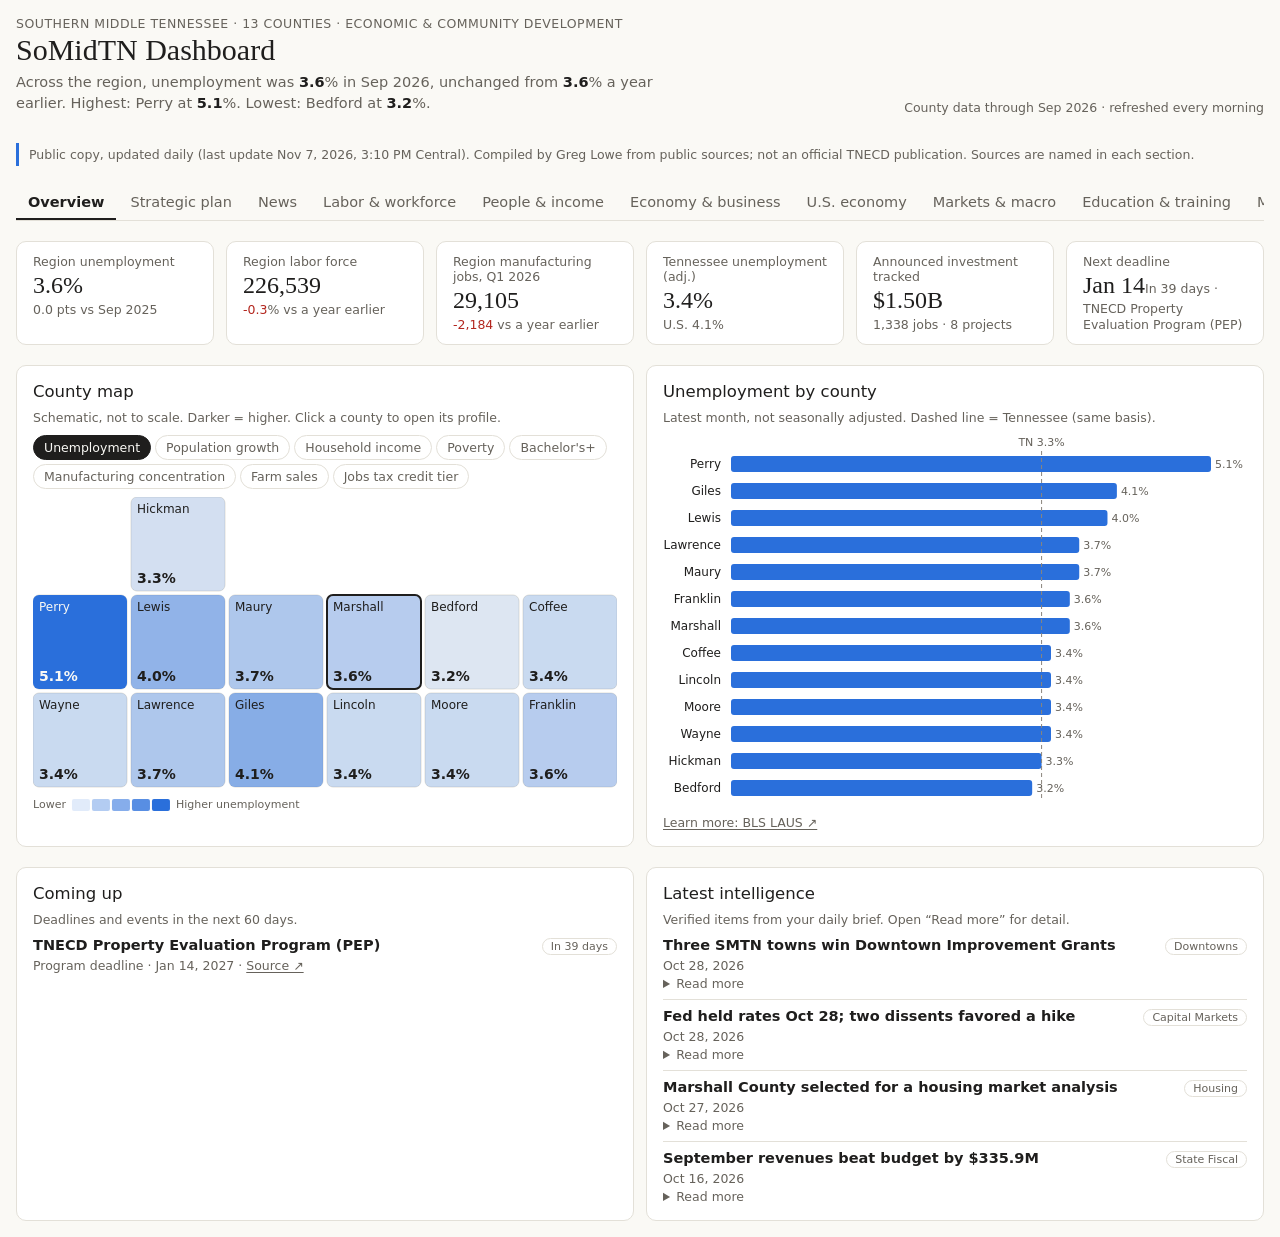
==== index.html @ 9c445b28 "Daily data update 2026-11-07 15:10 Central Co-Authored-By: Claude Opus 5.5 <noreply@anthropic.com> C" ====
<!doctype html>
<html lang="en">
<head>
<meta charset="utf-8">
<meta name="viewport" content="width=device-width, initial-scale=1">
<title>SoMidTN Dashboard</title>
<meta name="description" content="Southern Middle Tennessee economic and community development dashboard for 13 counties: labor, people, economy, education, manufacturing, tourism, agriculture, housing, county profiles, projects and grants. Updated daily from public sources.">
<meta name="robots" content="noindex, nofollow">
<link rel="stylesheet" href="theme.css">
<link rel="stylesheet" href="style.css">
</head>
<body>
<div class="sm" id="top">
  <header class="sm-head">
    <div>
      <p class="sm-eyebrow">Southern Middle Tennessee · 13 counties · Economic &amp; community development</p>
      <h1 class="sm-title">SoMidTN Dashboard</h1>
      <p class="sm-take">Across the region, unemployment was <b data-draw="t_rate" data-source="labor_region" data-field="rate" data-row="0">—</b>% in <span data-draw="t_month" data-source="labor_region" data-field="month" data-row="0">—</span>, <span data-draw="t_dir" data-source="labor_region">—</span> from <b data-draw="t_rateya" data-source="labor_region" data-field="rate_ya" data-row="0">—</b>% a year earlier. Highest: <span data-draw="t_hic" data-source="labor_region" data-field="high_county" data-row="0">—</span> at <b data-draw="t_hi" data-source="labor_region" data-field="high_rate" data-row="0">—</b>%. Lowest: <span data-draw="t_loc" data-source="labor_region" data-field="low_county" data-row="0">—</span> at <b data-draw="t_lo" data-source="labor_region" data-field="low_rate" data-row="0">—</b>%.</p>
    </div>
    <div class="sm-sync">
      <button class="sm-btn sm-syncbtn" type="button" title="Pull the newest state and national numbers from FRED (county numbers refresh every morning)">Sync now</button>
      <span class="sm-fresh">County data through <span data-draw="fresh_month" data-source="labor_region" data-field="month" data-row="0">—</span> · refreshed every morning</span>
    </div>
  </header>

  <nav class="sm-tabs" role="tablist" aria-label="Dashboard sections">
    <button class="sm-tab" role="tab" type="button" data-tab="overview" aria-selected="true">Overview</button>
    <button class="sm-tab" role="tab" type="button" data-tab="strategy" aria-selected="false">Strategic plan</button>
    <button class="sm-tab" role="tab" type="button" data-tab="news" aria-selected="false">News</button>
    <button class="sm-tab" role="tab" type="button" data-tab="workforce" aria-selected="false">Labor &amp; workforce</button>
    <button class="sm-tab" role="tab" type="button" data-tab="people" aria-selected="false">People &amp; income</button>
    <button class="sm-tab" role="tab" type="button" data-tab="economy" aria-selected="false">Economy &amp; business</button>
    <button class="sm-tab" role="tab" type="button" data-tab="useconomy" aria-selected="false">U.S. economy</button>
    <button class="sm-tab" role="tab" type="button" data-tab="markets" aria-selected="false">Markets &amp; macro</button>
    <button class="sm-tab" role="tab" type="button" data-tab="education" aria-selected="false">Education &amp; training</button>
    <button class="sm-tab" role="tab" type="button" data-tab="manufacturing" aria-selected="false">Manufacturing</button>
    <button class="sm-tab" role="tab" type="button" data-tab="tourism" aria-selected="false">Tourism</button>
    <button class="sm-tab" role="tab" type="button" data-tab="agriculture" aria-selected="false">Agriculture</button>
    <button class="sm-tab" role="tab" type="button" data-tab="housing" aria-selected="false">Housing</button>
    <button class="sm-tab" role="tab" type="button" data-tab="counties" aria-selected="false">County profiles</button>
    <button class="sm-tab" role="tab" type="button" data-tab="projects" aria-selected="false">Projects &amp; grants</button>
    <button class="sm-tab" role="tab" type="button" data-tab="resources" aria-selected="false">Resources</button>
  </nav>

  <!-- ================= OVERVIEW ================= -->
  <section class="sm-page" id="overview" role="tabpanel">
    <div class="sm-kpis">
      <div class="sm-kpi" id="kpi-region-unemp">
        <span class="sm-kpi-label">Region unemployment</span>
        <span class="sm-kpi-value"><b data-draw="k_rate" data-source="labor_region" data-field="rate" data-row="0">—</b>%</span>
        <span class="sm-kpi-sub"><b data-draw="k_rate_chg" data-source="labor_region" data-field="rate_chg" data-row="0">—</b> pts vs <span data-draw="k_rate_ya" data-source="labor_region" data-field="month_ya" data-row="0">—</span></span>
      </div>
      <div class="sm-kpi" id="kpi-region-lf">
        <span class="sm-kpi-label">Region labor force</span>
        <span class="sm-kpi-value"><b data-draw="k_lf" data-source="labor_region" data-field="lf" data-row="0">—</b></span>
        <span class="sm-kpi-sub"><b data-draw="k_lf_chg" data-source="labor_region" data-field="lf_chg_pct" data-row="0">—</b>% vs a year earlier</span>
      </div>
      <div class="sm-kpi" id="kpi-region-mfg">
        <span class="sm-kpi-label">Region manufacturing jobs, <span data-draw="k_mfg_q" data-source="mfg_county" data-field="quarter" data-where="county=Region">—</span></span>
        <span class="sm-kpi-value"><b data-draw="k_mfg" data-source="mfg_county" data-field="mfg_jobs" data-where="county=Region">—</b></span>
        <span class="sm-kpi-sub"><b data-draw="k_mfg_chg" data-source="mfg_county" data-field="mfg_jobs_chg" data-where="county=Region">—</b> vs a year earlier</span>
      </div>
      <div class="sm-kpi" id="kpi-tn-unemp">
        <span class="sm-kpi-label">Tennessee unemployment (adj.)</span>
        <span class="sm-kpi-value"><b data-draw="k_tn" data-source="macro" data-field="tn_rate" data-row="0">—</b>%</span>
        <span class="sm-kpi-sub">U.S. <b data-draw="k_us" data-source="macro" data-field="us_rate" data-row="0">—</b>%</span>
      </div>
      <div class="sm-kpi" id="kpi-pipeline">
        <span class="sm-kpi-label">Announced investment tracked</span>
        <span class="sm-kpi-value">$<b data-draw="k_inv" data-source="pipeline" data-field="invest_b" data-where="category=All">—</b>B</span>
        <span class="sm-kpi-sub"><b data-draw="k_jobs" data-source="pipeline" data-field="jobs" data-where="category=All">—</b> jobs · <b data-draw="k_projects" data-source="pipeline" data-field="projects" data-where="category=All">—</b> projects</span>
      </div>
      <div class="sm-kpi" id="kpi-next">
        <span class="sm-kpi-label">Next deadline</span>
        <div data-draw="k_next" data-source="deadlines">—</div>
      </div>
    </div>

    <div class="sm-grid wide">
      <div class="sm-card" id="card-map">
        <h3>County map</h3>
        <p class="sm-note">Schematic, not to scale. Darker = higher. Click a county to open its profile.</p>
        <div class="sm-seg" role="group" aria-label="Map metric">
          <button type="button" data-map="rate" aria-pressed="true">Unemployment</button>
          <button type="button" data-map="pop" aria-pressed="false">Population growth</button>
          <button type="button" data-map="mhi" aria-pressed="false">Household income</button>
          <button type="button" data-map="pov" aria-pressed="false">Poverty</button>
          <button type="button" data-map="bach" aria-pressed="false">Bachelor's+</button>
          <button type="button" data-map="mfg" aria-pressed="false">Manufacturing concentration</button>
          <button type="button" data-map="farm" aria-pressed="false">Farm sales</button>
          <button type="button" data-map="tier" aria-pressed="false">Jobs tax credit tier</button>
        </div>
        <div class="sm-map" data-mapview="rate" data-draw="map_rate" data-source="labor_latest"></div>
        <div class="sm-map" data-mapview="pop" data-draw="map_pop" data-source="pop_county" hidden></div>
        <div class="sm-map" data-mapview="mhi" data-draw="map_mhi" data-source="income_county" hidden></div>
        <div class="sm-map" data-mapview="pov" data-draw="map_pov" data-source="income_county" hidden></div>
        <div class="sm-map" data-mapview="bach" data-draw="map_bach" data-source="edu_county" hidden></div>
        <div class="sm-map" data-mapview="mfg" data-draw="map_mfg" data-source="mfg_county" hidden></div>
        <div class="sm-map" data-mapview="farm" data-draw="map_farm" data-source="ag_county" hidden></div>
        <div class="sm-map" data-mapview="tier" data-draw="map_tier" data-source="counties" hidden></div>
      </div>
      <div class="sm-card" id="card-county-unemp">
        <h3>Unemployment by county</h3>
        <p class="sm-note">Latest month, not seasonally adjusted. Dashed line = Tennessee (same basis).</p>
        <div class="sm-chart" data-draw="ov_urn_bars" data-source="labor_latest"></div>
        <div class="sm-more"><a href="https://www.bls.gov/lau/" target="_blank" rel="noopener">Learn more: BLS LAUS ↗</a></div>
      </div>
    </div>

    <div class="sm-grid wide">
      <div class="sm-card" id="card-coming-up">
        <h3>Coming up</h3>
        <p class="sm-note">Deadlines and events in the next 60 days.</p>
        <ul class="sm-list" data-draw="ov_deadlines" data-source="deadlines"></ul>
      </div>
      <div class="sm-card" id="card-intel">
        <h3>Latest intelligence</h3>
        <p class="sm-note">Verified items from your daily brief. Open “Read more” for detail.</p>
        <ul class="sm-list" data-draw="ov_intel" data-source="intel"></ul>
      </div>
    </div>
  </section>

  <!-- ================= STRATEGIC PLAN ================= -->
  <section class="sm-page" id="strategy" role="tabpanel" hidden>
    <p class="sm-note">A strategy for keeping and growing the region's existing employers (business retention and expansion) and recruiting new ones across the 13 counties. Every finding below is calculated from the data on this dashboard and updates on its own when that data refreshes. The focus areas and action steps are suggestions for review, not adopted policy.</p>
    <p class="sm-note" data-draw="sp_asof" data-source="sp_facts"></p>
    <div class="sm-kpis" data-draw="sp_kpis" data-source="sp_facts"></div>
    <div class="sm-grid">
      <div class="sm-card" id="card-sp-swot">
        <h3>Where the region stands</h3>
        <p class="sm-note">Strengths, weaknesses, opportunities and threats, each tied to a number and its source.</p>
        <div data-draw="sp_swot" data-source="sp_facts sp_counties sp_clusters programs markets_tape"></div>
      </div>
    </div>
    <div class="sm-grid">
      <div class="sm-card" id="card-sp-plan">
        <h3>Action plan</h3>
        <p class="sm-note">Plan start: Monday, Nov 9, 2026. Target dates are fixed from that day. Steps are suggestions and appear only when the data calls for them; the counties and programs named in each step update with the data.</p>
        <ul class="sm-list" data-draw="sp_plan" data-source="sp_facts sp_counties sp_clusters programs warn"></ul>
      </div>
    </div>
    <div class="sm-grid">
      <div class="sm-card" id="card-sp-matrix">
        <h3>County focus</h3>
        <p class="sm-note">How the focus is chosen. <b>Retain &amp; expand</b>: a WARN notice in the last 24 months, factory jobs down 5% or more from a year earlier, or manufacturing at 3 or more times the national share with jobs falling. <b>Build on wins</b>: announced projects in the last 24 months with 100 or more stated jobs. <b>Market the workforce</b>: unemployment at or above Tennessee's. <b>Prepare sites &amp; product</b>: none of these. Click a row to open that county's profile.</p>
        <div class="sm-tablebox" data-draw="sp_matrix" data-source="sp_counties"></div>
      </div>
    </div>
    <div class="sm-grid">
      <div class="sm-card" id="card-sp-bre">
        <h3>Retention and expansion watch list</h3>
        <p class="sm-note">Counties flagged <b>Retain &amp; expand</b>, with their largest manufacturing subsectors, the place to start employer visits. BLS withholds some county figures for privacy.</p>
        <div class="sm-tablebox" data-draw="sp_bre" data-source="sp_counties sp_employers"></div>
      </div>
    </div>
    <div class="sm-grid">
      <div class="sm-card" id="card-sp-employers">
        <h3>Major employers</h3>
        <p class="sm-note">From Greg's employer Sheet (notebook research), checked on the web one county a day on the 1st to 13th of each month. A company appears only when it has a web source; employee counts are as stated by that source. Statuses show whether and when each one was web-checked.</p>
        <div data-draw="sp_employers_tbl" data-source="sp_employers"></div>
      </div>
    </div>
    <div class="sm-grid wide">
      <div class="sm-card" id="card-sp-clusters">
        <h3>Recruitment targets: clusters the region already has</h3>
        <p class="sm-note">Manufacturing subsectors ranked by jobs across the 13 counties (BLS QCEW, disclosed figures only, so totals are lower bounds). Suppliers to these clusters are natural recruitment targets.</p>
        <div class="sm-tablebox" data-draw="sp_clusters_tbl" data-source="sp_clusters"></div>
        <h3>Recent wins to build on</h3>
        <ul class="sm-list" data-draw="sp_wins" data-source="projects sp_facts"></ul>
      </div>
      <div class="sm-card" id="card-sp-measures">
        <h3>Measures to track</h3>
        <p class="sm-note">Current values update with each data refresh.</p>
        <div class="sm-tablebox" data-draw="sp_measures" data-source="sp_facts sp_counties"></div>
        <h3>Funding and programs to use</h3>
        <ul class="sm-list" data-draw="sp_funding" data-source="programs"></ul>
      </div>
    </div>
    <div class="sm-grid">
      <div class="sm-card" id="card-sp-notebooks">
        <h3>Your Gemini Notebooks</h3>
        <p class="sm-note">Research notebooks behind this plan. They open only for you or people you have shared each notebook with. Notebook answers are AI summaries, so facts used on this dashboard cite the original sources.</p>
        <ul class="sm-list" data-draw="sp_notebooks" data-source="notebooks counties"></ul>
        <div class="sm-more" data-draw="sp_nb_counties" data-source="counties"></div>
      </div>
    </div>
    <div class="sm-more"><a href="https://tnecd.com/wp-content/uploads/2025/06/EHV_Tax_Tier_Map_FY2025-2026_V5.pdf" target="_blank" rel="noopener">TNECD tax credit tier map ↗</a><a href="https://www.bls.gov/cew/" target="_blank" rel="noopener">BLS QCEW ↗</a><a href="https://www.tn.gov/workforce/employers/staffing-redirect/layoffs---unemployment/warn-notices/q-and-a.html" target="_blank" rel="noopener">TDLWD WARN &amp; Rapid Response Q&amp;A ↗</a></div>
  </section>

  <!-- ================= NEWS ================= -->
  <section class="sm-page" id="news" role="tabpanel" hidden>
    <h2 class="sm-h2">Stories of interest</h2>
    <p class="sm-note">Verified stories, each with its source, picked for Southern Middle Tennessee economic development and your interests. A Claude scheduled task adds new ones every day. Newest first.</p>
    <div class="sm-seg" id="nw-filter" role="group" aria-label="Filter stories by category">
      <button type="button" data-cat="All" aria-pressed="true">All</button>
      <button type="button" data-cat="ECD &amp; Workforce" aria-pressed="false">ECD &amp; Workforce</button>
      <button type="button" data-cat="Industry &amp; Infrastructure" aria-pressed="false">Industry &amp; Infrastructure</button>
      <button type="button" data-cat="Economy &amp; Markets" aria-pressed="false">Economy &amp; Markets</button>
      <button type="button" data-cat="AI &amp; Agent Tech" aria-pressed="false">AI &amp; Agent Tech</button>
      <button type="button" data-cat="Health &amp; Longevity" aria-pressed="false">Health &amp; Longevity</button>
      <button type="button" data-cat="Non-Obvious Trends" aria-pressed="false">Non-Obvious Trends</button>
    </div>
    <ul class="sm-news" data-draw="nw_stories" data-source="stories"></ul>
    <h2 class="sm-h2">From your AI Frontier Radar sheet</h2>
    <p class="sm-note">Copied every day from the &ldquo;AI Frontier Radar&rdquo; tab of your Daily Brief Google Sheet and shown as written. These entries are not re-verified by Claude; check the link before citing one. <a href="https://docs.google.com/spreadsheets/d/1HSRRdZKimUHMlo3SUYB4FmWnyyxDk7aiKHU2eWq0wLo/edit" target="_blank" rel="noopener">Open the sheet &#8599;</a></p>
    <ul class="sm-news" data-draw="nw_radar" data-source="radar_feed"></ul>
  </section>

  <!-- ================= LABOR & WORKFORCE ================= -->
  <section class="sm-page" id="workforce" role="tabpanel" hidden>
    <div class="sm-kpis">
      <div class="sm-kpi">
        <span class="sm-kpi-label">Tennessee nonfarm jobs</span>
        <span class="sm-kpi-value"><b data-draw="w_nf" data-source="macro" data-field="nonfarm_k" data-row="0">—</b>K</span>
        <span class="sm-kpi-sub"><b data-draw="w_nf_chg" data-source="macro" data-field="nonfarm_chg_k" data-row="0">—</b>K over the year</span>
      </div>
      <div class="sm-kpi">
        <span class="sm-kpi-label">TN initial jobless claims, week of <span data-draw="w_cl_wk" data-source="macro" data-field="claims_week" data-row="0">—</span></span>
        <span class="sm-kpi-value"><b data-draw="w_cl" data-source="macro" data-field="claims" data-row="0">—</b></span>
        <span class="sm-kpi-sub">Prior week <b data-draw="w_cl_prev" data-source="macro" data-field="claims_prev" data-row="0">—</b></span>
      </div>
      <div class="sm-kpi">
        <span class="sm-kpi-label">Tennessee unemployment (adj.)</span>
        <span class="sm-kpi-value"><b data-draw="w_tn" data-source="macro" data-field="tn_rate" data-row="0">—</b>%</span>
        <span class="sm-kpi-sub">U.S. <b data-draw="w_us" data-source="macro" data-field="us_rate" data-row="0">—</b>%</span>
      </div>
      <div class="sm-kpi">
        <span class="sm-kpi-label">Region labor force</span>
        <span class="sm-kpi-value"><b data-draw="w_lf" data-source="labor_region" data-field="lf" data-row="0">—</b></span>
        <span class="sm-kpi-sub"><b data-draw="w_lf_chg" data-source="labor_region" data-field="lf_chg" data-row="0">—</b> people vs a year earlier</span>
      </div>
    </div>
    <div class="sm-card" id="card-multiples">
      <h3>Unemployment by county, last two years</h3>
      <p class="sm-note">Same scale on every chart. Dashed line = Tennessee. Not seasonally adjusted. October 2025 is blank because BLS did not collect it during the federal shutdown.</p>
      <div class="sm-mult" data-draw="w_mult" data-source="urn_trend"></div>
    </div>
    <div class="sm-grid wide">
      <div class="sm-card" id="card-region-trend">
        <h3>Region vs. Tennessee</h3>
        <p class="sm-note">Region rate weights each county by its labor force.</p>
        <div class="sm-chart" data-draw="w_region_line" data-source="urn_trend"></div>
      </div>
      <div class="sm-card" id="card-labor-table">
        <h3>Labor force detail</h3>
        <p class="sm-note">Click a column to sort.</p>
        <div class="sm-tablebox">
          <table class="sm-table" data-source="labor_latest" data-row-key="county" data-sort-table="labor">
            <thead><tr>
              <th data-field="county"><button class="sm-sort" type="button" data-sort="county">County</button></th>
              <th data-field="rate"><button class="sm-sort" type="button" data-sort="rate">Rate %</button></th>
              <th data-field="rate_ya"><button class="sm-sort" type="button" data-sort="rate_ya">Year ago %</button></th>
              <th data-field="rate_chg"><button class="sm-sort" type="button" data-sort="rate_chg">Change pts</button></th>
              <th data-field="lf"><button class="sm-sort" type="button" data-sort="lf">Labor force</button></th>
              <th data-field="lf_chg_pct"><button class="sm-sort" type="button" data-sort="lf_chg_pct">LF change %</button></th>
            </tr></thead>
            <tbody data-draw="w_table"></tbody>
          </table>
        </div>
      </div>
    </div>
    <div class="sm-card" id="card-warn">
      <h3>Layoff watch: WARN notices in the region</h3>
      <p class="sm-note">Verified WARN layoff and closure notices in the 13 counties, last 24 months: <b data-draw="w_warn_total" data-source="warn_total" data-field="workers" data-row="0">—</b> workers in <b data-draw="w_warn_n" data-source="warn_total" data-field="notices" data-row="0">—</b> notices. Newest first.</p>
      <ul class="sm-list" data-draw="w_warn" data-source="warn"></ul>
      <div class="sm-more"><a href="https://www.tn.gov/workforce/general-resources/major-publications0/major-publications-redirect/reports.html" target="_blank" rel="noopener">Learn more: TN WARN reports ↗</a></div>
    </div>
    <div class="sm-card" id="card-wf-signals">
      <h3>Workforce signals by county</h3>
      <p class="sm-note">From your county profiles. Items marked “Unverified” have not been re-checked against a source.</p>
      <ul class="sm-list" data-draw="w_signals" data-source="counties"></ul>
      <div class="sm-more"><a href="https://www.jobs4tn.gov/" target="_blank" rel="noopener">Jobs4TN ↗</a><a href="https://www.tn.gov/workforce.html" target="_blank" rel="noopener">TN Labor &amp; Workforce ↗</a></div>
    </div>
  </section>

  <!-- ================= PEOPLE & INCOME ================= -->
  <section class="sm-page" id="people" role="tabpanel" hidden>
    <div class="sm-kpis">
      <div class="sm-kpi">
        <span class="sm-kpi-label">Region population, <span data-draw="p_year" data-source="pop_region" data-field="year" data-row="0">—</span></span>
        <span class="sm-kpi-value"><b data-draw="p_pop" data-source="pop_region" data-field="pop" data-row="0">—</b></span>
        <span class="sm-kpi-sub"><b data-draw="p_pop_add" data-source="pop_region" data-field="chg_since_base" data-row="0">—</b> people since <span data-draw="p_base" data-source="pop_region" data-field="base_year" data-row="0">—</span></span>
      </div>
      <div class="sm-kpi">
        <span class="sm-kpi-label">Tennessee median household income</span>
        <span class="sm-kpi-value">$<b data-draw="p_tn_mhi" data-source="income_county" data-field="mhi" data-where="county=Tennessee">—</b></span>
        <span class="sm-kpi-sub">Census SAIPE, <span data-draw="p_tn_mhi_y" data-source="income_county" data-field="year" data-where="county=Tennessee">—</span></span>
      </div>
      <div class="sm-kpi">
        <span class="sm-kpi-label">Tennessee poverty rate</span>
        <span class="sm-kpi-value"><b data-draw="p_tn_pov" data-source="income_county" data-field="poverty" data-where="county=Tennessee">—</b>%</span>
        <span class="sm-kpi-sub">All ages</span>
      </div>
      <div class="sm-kpi">
        <span class="sm-kpi-label">Tennessee per-capita income</span>
        <span class="sm-kpi-value">$<b data-draw="p_tn_pcpi" data-source="income_county" data-field="pcpi" data-where="county=Tennessee">—</b></span>
        <span class="sm-kpi-sub">BEA, <span data-draw="p_tn_pcpi_y" data-source="income_county" data-field="year" data-where="county=Tennessee">—</span></span>
      </div>
    </div>
    <div class="sm-grid">
      <div class="sm-card" id="card-pop">
        <h3>Population by county</h3>
        <p class="sm-note">Census estimates, July 1 (live from FRED).</p>
        <div class="sm-chart" data-draw="p_pop_bars" data-source="pop_county"></div>
      </div>
      <div class="sm-card" id="card-pop-growth">
        <h3>Population growth</h3>
        <p class="sm-note">Percent change since <span data-draw="p_growth_base" data-source="pop_county" data-field="base_year" data-row="0">—</span>, Census estimates.</p>
        <div class="sm-chart" data-draw="p_growth_bars" data-source="pop_county"></div>
      </div>
      <div class="sm-card" id="card-pop-region">
        <h3>Region population by year</h3>
        <p class="sm-note">All 13 counties combined.</p>
        <div class="sm-chart" data-draw="p_region_cols" data-source="pop_region"></div>
      </div>
    </div>
    <div class="sm-grid">
      <div class="sm-card" id="card-mhi">
        <h3>Median household income</h3>
        <p class="sm-note">Census SAIPE. Dashed line = Tennessee.</p>
        <div class="sm-chart" data-draw="p_mhi_bars" data-source="income_county"></div>
      </div>
      <div class="sm-card" id="card-poverty">
        <h3>Poverty rate</h3>
        <p class="sm-note">All ages, Census SAIPE. Dashed line = Tennessee.</p>
        <div class="sm-chart" data-draw="p_pov_bars" data-source="income_county"></div>
      </div>
      <div class="sm-card" id="card-pcpi">
        <h3>Per-capita personal income</h3>
        <p class="sm-note">BEA. Dashed line = Tennessee, same year.</p>
        <div class="sm-chart" data-draw="p_pcpi_bars" data-source="income_county"></div>
      </div>
    </div>
    <h2 class="sm-h2" id="workforce-readiness">Workforce readiness</h2>
    <p class="sm-note">Census American Community Survey, <span data-draw="acs_period" data-source="acs_county" data-field="period" data-where="county=Tennessee">—</span> (five years of survey responses averaged). Dashed line = Tennessee.</p>
    <div class="sm-grid">
      <div class="sm-card" id="card-acs-lfpr">
        <h3>Labor force participation</h3>
        <p class="sm-note">Share of people 16 and older working or looking for work. Rates include people living in prisons and nursing homes, which can pull rural counties down.</p>
        <div class="sm-chart" data-draw="acs_lfpr" data-source="acs_county"></div>
      </div>
      <div class="sm-card" id="card-acs-age">
        <h3>Median age</h3>
        <p class="sm-note">Hover for the share of residents 65 and older.</p>
        <div class="sm-chart" data-draw="acs_age" data-source="acs_county"></div>
      </div>
      <div class="sm-card" id="card-acs-commute">
        <h3>Average commute</h3>
        <p class="sm-note">Minutes to work, one way. Hover for the share who work from home.</p>
        <div class="sm-chart" data-draw="acs_commute" data-source="acs_county"></div>
      </div>
      <div class="sm-card" id="card-acs-mfgw">
        <h3>Residents who work in manufacturing</h3>
        <p class="sm-note">Share of employed residents, wherever their job is.</p>
        <div class="sm-chart" data-draw="acs_mfgw" data-source="acs_county"></div>
      </div>
      <div class="sm-card" id="card-acs-bb">
        <h3>Households with broadband</h3>
        <p class="sm-note">Share of households with a broadband internet subscription.</p>
        <div class="sm-chart" data-draw="acs_bb" data-source="acs_county"></div>
      </div>
      <div class="sm-card" id="card-acs-vets">
        <h3>Veterans</h3>
        <p class="sm-note">Share of civilian adults who are veterans.</p>
        <div class="sm-chart" data-draw="acs_vets" data-source="acs_county"></div>
      </div>
      <div class="sm-card" id="card-acs-unins">
        <h3>No health insurance</h3>
        <p class="sm-note">Share of residents without health coverage.</p>
        <div class="sm-chart" data-draw="acs_unins" data-source="acs_county"></div>
      </div>
    </div>
    <div class="sm-more"><a href="https://www.census.gov/quickfacts/" target="_blank" rel="noopener">Learn more: Census QuickFacts ↗</a><a href="https://data.census.gov/" target="_blank" rel="noopener">data.census.gov ↗</a></div>
  </section>

  <!-- ================= ECONOMY & BUSINESS ================= -->
  <section class="sm-page" id="economy" role="tabpanel" hidden>
    <div class="sm-kpis">
      <div class="sm-kpi">
        <span class="sm-kpi-label">Region real GDP, <span data-draw="e_year" data-source="gdp_region" data-field="year" data-row="0">—</span></span>
        <span class="sm-kpi-value">$<b data-draw="e_gdp" data-source="gdp_region" data-field="gdp_b" data-row="0">—</b>B</span>
        <span class="sm-kpi-sub"><b data-draw="e_gdp_chg" data-source="gdp_region" data-field="chg_1yr_pct" data-row="0">—</b>% vs prior year (2017 dollars)</span>
      </div>
      <div class="sm-kpi">
        <span class="sm-kpi-label">10-year Treasury</span>
        <span class="sm-kpi-value"><b data-draw="e_10y" data-source="macro" data-field="ust10" data-row="0">—</b>%</span>
        <span class="sm-kpi-sub"><span data-draw="e_10y_d" data-source="macro" data-field="ust10_date" data-row="0">—</span></span>
      </div>
      <div class="sm-kpi">
        <span class="sm-kpi-label">30-year mortgage</span>
        <span class="sm-kpi-value"><b data-draw="e_mtg" data-source="macro" data-field="mortgage" data-row="0">—</b>%</span>
        <span class="sm-kpi-sub"><b data-draw="e_mtg_chg" data-source="macro" data-field="mortgage_chg" data-row="0">—</b> pts vs prior week</span>
      </div>
      <div class="sm-kpi">
        <span class="sm-kpi-label">Fed funds target (upper)</span>
        <span class="sm-kpi-value"><b data-draw="e_fed" data-source="macro" data-field="fed_upper" data-row="0">—</b>%</span>
        <span class="sm-kpi-sub">As of <span data-draw="e_fed_d" data-source="macro" data-field="fed_date" data-row="0">—</span></span>
      </div>
      <div class="sm-kpi">
        <span class="sm-kpi-label">Inflation (CPI, 12 months)</span>
        <span class="sm-kpi-value"><b data-draw="e_cpi" data-source="macro" data-field="cpi" data-row="0">—</b>%</span>
        <span class="sm-kpi-sub"><span data-draw="e_cpi_m" data-source="macro" data-field="cpi_month" data-row="0">—</span></span>
      </div>
    </div>
    <div class="sm-grid">
      <div class="sm-card" id="card-gdp">
        <h3>Real GDP by county</h3>
        <p class="sm-note">Billions of 2017 dollars, BEA.</p>
        <div class="sm-chart" data-draw="e_gdp_bars" data-source="gdp_county"></div>
      </div>
      <div class="sm-card" id="card-gdp-growth">
        <h3>Real GDP growth</h3>
        <p class="sm-note">Percent change since <span data-draw="e_growth_base" data-source="gdp_county" data-field="base_year" data-row="0">—</span>, inflation-adjusted.</p>
        <div class="sm-chart" data-draw="e_gdp_growth" data-source="gdp_county"></div>
      </div>
      <div class="sm-card" id="card-gdp-region">
        <h3>Region real GDP by year</h3>
        <p class="sm-note">Billions of 2017 dollars.</p>
        <div class="sm-chart" data-draw="e_gdp_cols" data-source="gdp_region"></div>
      </div>
      <div class="sm-card" id="card-biz">
        <h3>Private business establishments</h3>
        <p class="sm-note">BLS QCEW, latest quarter. Label shows change vs a year earlier.</p>
        <div class="sm-chart" data-draw="e_biz_bars" data-source="biz_county"></div>
      </div>
    </div>
    <h2 class="sm-h2" id="economy-mix">What each county's economy runs on</h2>
    <p class="sm-note">BEA GDP by industry, <span data-draw="e_mix_year" data-source="industry_mix" data-field="year" data-row="0">—</span>, current dollars. "Not disclosed" is the part BEA withholds to protect individual employers. Finance &amp; real estate includes the rental value of owner-occupied homes.</p>
    <div class="sm-card" id="card-econ-mix">
      <h3>Economy mix by county</h3>
      <p class="sm-note">Each bar is 100% of the county's GDP. Hover a segment for its dollar value.</p>
      <div class="sm-chart" data-draw="e_mix" data-source="industry_mix"></div>
    </div>
    <div class="sm-grid wide">
      <div class="sm-card" id="card-mfg-gdp">
        <h3>Manufacturing's share of the local economy</h3>
        <p class="sm-note">Manufacturing GDP as a share of all GDP. Dashed line = Tennessee.</p>
        <div class="sm-chart" data-draw="e_mfg_gdp" data-source="mfg_gdp"></div>
      </div>
      <div class="sm-card" id="card-top-ind">
        <h3>Largest industries in each county</h3>
        <p class="sm-note">Top three by share of GDP, among industries BEA publishes.</p>
        <ul class="sm-list" data-draw="e_top_ind" data-source="industry_mix"></ul>
      </div>
    </div>
    <div class="sm-more"><a href="https://www.bea.gov/data/by-place-county-metro-local" target="_blank" rel="noopener">Learn more: BEA county data ↗</a><a href="https://www.bls.gov/cew/" target="_blank" rel="noopener">BLS QCEW ↗</a></div>
  </section>

  <!-- ================= U.S. ECONOMY (EconVitals) ================= -->
  <section class="sm-page" id="useconomy" role="tabpanel" hidden>
    <p class="sm-note">National numbers from EconVitals (public domain), built from BLS, BEA, Census, Treasury and FRED data. Refreshed every morning.</p>
    <div class="sm-kpis" data-draw="ev_glance" data-source="econvitals"></div>
    <div class="sm-grid">
      <div class="sm-card" id="card-ev-nowcast">
        <h3>GDP nowcasts for this quarter</h3>
        <p class="sm-note">Annualized growth rate each tracker expects. Hover for the date.</p>
        <div class="sm-chart" data-draw="ev_nowcast" data-source="econvitals"></div>
      </div>
      <div class="sm-card" id="card-ev-jobs">
        <h3>U.S. job gains by sector</h3>
        <p class="sm-note">Average jobs added per month over the last 3 months, thousands. Hover for 1-month and 12-month figures.</p>
        <div class="sm-chart" data-draw="ev_jobs" data-source="econvitals"></div>
      </div>
      <div class="sm-card" id="card-ev-yields">
        <h3>Treasury yields</h3>
        <p class="sm-note">Borrowing costs that set the tone for industrial and spec-building finance. Hover for the weekly change.</p>
        <div class="sm-chart" data-draw="ev_yields" data-source="econvitals"></div>
      </div>
    </div>
    <div class="sm-more"><a href="https://econvitals.org/" target="_blank" rel="noopener">Learn more: EconVitals ↗</a><a href="https://econvitals.org/briefings/" target="_blank" rel="noopener">Weekly briefings ↗</a><a href="https://econvitals.org/calendar/" target="_blank" rel="noopener">Release calendar ↗</a></div>
  </section>

  <!-- ================= MARKETS & MACRO ================= -->
  <section class="sm-page" id="markets" role="tabpanel" hidden>
    <p class="sm-note">Interest rates, credit, currencies, commodities, the federal budget and other central banks. The daily market tape comes from EconVitals (public domain, built from Treasury, Federal Reserve, CME and exchange data) and refreshes every morning. Bond spreads, yield history and the federal budget are live FRED series. Each figure carries its own date. Data only, not investment advice.</p>
    <p class="sm-note" data-draw="mk_asof" data-source="markets_tape"></p>
    <div class="sm-kpis" data-draw="mk_kpis" data-source="markets_tape"></div>
    <div class="sm-grid wide">
      <div class="sm-card" id="card-mk-rates">
        <h3>Rates, inflation pricing and credit</h3>
        <p class="sm-note">Yield and spread changes are in basis points (bp; 100 bp = 1 percentage point). VIX and NFCI changes are index points.</p>
        <div class="sm-tablebox" data-draw="mk_rates_tbl" data-source="markets_tape mk_spreads"></div>
      </div>
      <div class="sm-card" id="card-mk-global">
        <h3>Central banks and economies abroad</h3>
        <p class="sm-note">Policy rate, 10-year government bond yield, inflation (12 months), unemployment and GDP growth over 4 quarters, percent (EconVitals; each country's latest month). The U.S. policy rate is the top of the Fed's range.</p>
        <div class="sm-tablebox" data-draw="mk_intl_tbl" data-source="markets_tape"></div>
      </div>
    </div>
    <div class="sm-grid">
      <div class="sm-card" id="card-mk-curve">
        <h3>Treasury yields, past year</h3>
        <p class="sm-note">Daily 2-, 10- and 30-year Treasury yields, percent (FRED). Hover for any day.</p>
        <div class="sm-chart" data-draw="mk_yields_chart" data-source="mk_dgs2 mk_dgs10 mk_dgs30"></div>
      </div>
      <div class="sm-card" id="card-mk-oas">
        <h3>Corporate bond spreads, past year</h3>
        <p class="sm-note">Extra yield companies pay over Treasuries (option-adjusted spread, percentage points; ICE BofA via FRED). Wider spreads mean costlier credit for expansions.</p>
        <div class="sm-chart" data-draw="mk_oas_chart" data-source="mk_ig mk_hy"></div>
      </div>
      <div class="sm-card" id="card-mk-infl">
        <h3>U.S. inflation</h3>
        <p class="sm-note">Change over 12 months, and the last 3 months at an annual rate (EconVitals, from BLS and BEA).</p>
        <div class="sm-tablebox" data-draw="mk_infl_tbl" data-source="markets_tape"></div>
      </div>
    </div>
    <div class="sm-grid wide">
      <div class="sm-card" id="card-mk-fx">
        <h3>Currencies and commodities</h3>
        <p class="sm-note">Changes in percent. Commodity prices are front-month futures.</p>
        <div class="sm-tablebox" data-draw="mk_fx_tbl" data-source="markets_tape"></div>
      </div>
      <div class="sm-card" id="card-mk-fiscal">
        <h3>Federal budget, share of GDP</h3>
        <p class="sm-note">Latest fiscal year compared with the average of the last 60 fiscal years (OMB and BEA via FRED). The line shows the surplus or deficit each year; the dashed line is the 60-year average.</p>
        <div class="sm-tablebox" data-draw="mk_fiscal_tbl" data-source="mk_fiscal"></div>
        <div class="sm-chart" data-draw="mk_deficit_chart" data-source="mk_fiscal mk_deficit"></div>
      </div>
    </div>
    <div class="sm-grid">
      <div class="sm-card" id="card-mk-why">
        <h3>Why it matters for Southern Middle Tennessee</h3>
        <ul class="sm-list">
          <li class="sm-item"><p>Long-term Treasury yields and the 30-year mortgage rate set the cost of financing industrial buildings, spec buildings and housing.</p></li>
          <li class="sm-item"><p>Corporate bond spreads show how easily companies can borrow. Wider spreads usually mean tighter credit for expansion projects.</p></li>
          <li class="sm-item"><p>The dollar's value affects what local manufacturers earn on exports and what foreign companies pay to invest in Tennessee.</p></li>
          <li class="sm-item"><p>Oil, natural gas and copper prices feed into manufacturers' input and freight costs.</p></li>
          <li class="sm-item"><p>Interest rates and growth abroad shape expansion decisions by foreign-owned companies with Tennessee plants.</p></li>
        </ul>
      </div>
    </div>
    <div class="sm-more"><a href="https://econvitals.org/financial/" target="_blank" rel="noopener">EconVitals financial ↗</a><a href="https://econvitals.org/inflation/" target="_blank" rel="noopener">EconVitals inflation ↗</a><a href="https://econvitals.org/international/" target="_blank" rel="noopener">EconVitals international ↗</a><a href="https://www.federalreserve.gov/monetarypolicy/fomccalendars.htm" target="_blank" rel="noopener">Fed meeting calendar ↗</a><a href="https://fred.stlouisfed.org/" target="_blank" rel="noopener">FRED ↗</a></div>
  </section>

  <!-- ================= EDUCATION & TRAINING ================= -->
  <section class="sm-page" id="education" role="tabpanel" hidden>
    <div class="sm-grid wide">
      <div class="sm-card" id="card-bach">
        <h3>Adults with a bachelor's degree or higher</h3>
        <p class="sm-note">Census ACS 5-year estimate, percent of adults.</p>
        <div class="sm-chart" data-draw="ed_bach" data-source="edu_county"></div>
      </div>
      <div class="sm-card" id="card-training">
        <h3>Training providers in the region</h3>
        <p class="sm-note">Main campuses. Check each site for current programs.</p>
        <ul class="sm-list" data-draw="ed_training" data-source="resources"></ul>
      </div>
    </div>
    <div class="sm-grid wide">
      <div class="sm-card" id="card-acs-hs">
        <h3>High school diploma or higher</h3>
        <p class="sm-note">Adults 25 and older, Census ACS. Dashed line = Tennessee.</p>
        <div class="sm-chart" data-draw="acs_hs" data-source="acs_county"></div>
      </div>
      <div class="sm-card" id="card-acs-assoc">
        <h3>Associate's degree</h3>
        <p class="sm-note">Adults 25 and older whose highest degree is an associate's. Dashed line = Tennessee.</p>
        <div class="sm-chart" data-draw="acs_assoc" data-source="acs_county"></div>
      </div>
    </div>
    <div class="sm-card" id="card-wf-programs">
      <h3>Workforce programs</h3>
      <ul class="sm-list" data-draw="ed_programs" data-source="programs"></ul>
    </div>
    <h2 class="sm-h2" id="college-pipeline">Colleges and TCATs in the region</h2>
    <p class="sm-note">U.S. Department of Education IPEDS: fall <span data-draw="col_eyear" data-source="college_summary" data-field="enroll_year" data-row="0">—</span> enrollment and credentials awarded in the <span data-draw="col_cyear" data-source="college_summary" data-field="comp_label" data-row="0">—</span> school year, for the 7 public and nonprofit colleges and TCATs with a main campus in the 13 counties. Three small for-profit schools (The Hair Academy, Lawrenceburg Technical College, Love Beauty School) are not included. Branch campuses count under their main campus.</p>
    <div class="sm-kpis">
      <div class="sm-kpi">
        <span class="sm-kpi-label">Students enrolled (fall)</span>
        <span class="sm-kpi-value"><b data-draw="col_enr" data-source="college_summary" data-field="enroll" data-where="institution=All">—</b></span>
        <span class="sm-kpi-sub"><b data-draw="col_enr_chg" data-source="college_summary" data-field="enroll_chg" data-where="institution=All">—</b> vs the year before</span>
      </div>
      <div class="sm-kpi">
        <span class="sm-kpi-label">Certificates &amp; diplomas</span>
        <span class="sm-kpi-value"><b data-draw="col_cert" data-source="college_summary" data-field="certificates" data-where="institution=All">—</b></span>
        <span class="sm-kpi-sub">Awarded in one school year</span>
      </div>
      <div class="sm-kpi">
        <span class="sm-kpi-label">Associate degrees</span>
        <span class="sm-kpi-value"><b data-draw="col_assoc" data-source="college_summary" data-field="associate" data-where="institution=All">—</b></span>
        <span class="sm-kpi-sub">Awarded in one school year</span>
      </div>
      <div class="sm-kpi">
        <span class="sm-kpi-label">Bachelor's &amp; graduate degrees</span>
        <span class="sm-kpi-value"><b data-draw="col_bach" data-source="college_summary" data-field="bachelor_plus" data-where="institution=All">—</b></span>
        <span class="sm-kpi-sub">Awarded in one school year</span>
      </div>
    </div>
    <div class="sm-grid">
      <div class="sm-card" id="card-col-enr">
        <h3>Fall enrollment by school</h3>
        <p class="sm-note">All students, full- and part-time. Hover for the change from the year before.</p>
        <div class="sm-chart" data-draw="col_enr_bars" data-source="college_summary"></div>
      </div>
      <div class="sm-card" id="card-col-comp">
        <h3>Credentials awarded by school</h3>
        <p class="sm-note">Certificates, diplomas and degrees in one school year. Hover for the mix.</p>
        <div class="sm-chart" data-draw="col_comp_bars" data-source="college_summary"></div>
      </div>
    </div>
    <div class="sm-grid wide">
      <div class="sm-card" id="card-pipeline">
        <h3>Regional talent pipeline by program area</h3>
        <p class="sm-note">Certificates, diplomas and associate degrees from all 7 schools combined. Hover for the split.</p>
        <div class="sm-chart" data-draw="col_pipeline" data-source="program_pipeline"></div>
      </div>
      <div class="sm-card" id="card-col-top">
        <h3>Top programs at each school</h3>
        <p class="sm-note">Program areas with the most credentials awarded. Open “Read more” for the full list.</p>
        <ul class="sm-list" data-draw="col_top" data-source="edu_colleges"></ul>
        <div class="sm-more"><a href="https://nces.ed.gov/collegenavigator/" target="_blank" rel="noopener">Learn more: College Navigator ↗</a></div>
      </div>
    </div>
    <h2 class="sm-h2" id="hs-grad">High school graduation, class of <span data-draw="hs_year" data-source="grad_summary" data-field="year" data-row="0">—</span></h2>
    <p class="sm-note">TN Department of Education district graduation rates (2025-26 file, suppressed version). 16 school districts in the 13 counties, including the Tullahoma, Manchester and Fayetteville city systems. TDOE publishes two versions of the rate; the federal version is the same or lower in every district here. Region and Tennessee figures are calculated by adding district counts.</p>
    <div class="sm-kpis">
      <div class="sm-kpi">
        <span class="sm-kpi-label">Graduation rate, region</span>
        <span class="sm-kpi-value"><b data-draw="hs_rate" data-source="grad_summary" data-field="rate_state" data-where="district=Region">—</b></span>
        <span class="sm-kpi-sub">State version · Tennessee <b data-draw="hs_tn" data-source="grad_summary" data-field="rate_state" data-where="district=Tennessee">—</b></span>
      </div>
      <div class="sm-kpi">
        <span class="sm-kpi-label">Federal version, region</span>
        <span class="sm-kpi-value"><b data-draw="hs_fed" data-source="grad_summary" data-field="rate_federal" data-where="district=Region">—</b></span>
        <span class="sm-kpi-sub">Tennessee <b data-draw="hs_tn_fed" data-source="grad_summary" data-field="rate_federal" data-where="district=Tennessee">—</b></span>
      </div>
      <div class="sm-kpi">
        <span class="sm-kpi-label">Graduates, region</span>
        <span class="sm-kpi-value"><b data-draw="hs_grads" data-source="grad_summary" data-field="grads_state" data-where="district=Region">—</b></span>
        <span class="sm-kpi-sub">of <b data-draw="hs_cohort" data-source="grad_summary" data-field="cohort" data-where="district=Region">—</b> students in the class</span>
      </div>
      <div class="sm-kpi">
        <span class="sm-kpi-label">Economically disadvantaged</span>
        <span class="sm-kpi-value"><b data-draw="hs_econ" data-source="grad_summary" data-field="econ_rate_state" data-where="district=Region">—</b></span>
        <span class="sm-kpi-sub">Graduation rate, state version, region</span>
      </div>
    </div>
    <div class="sm-grid wide">
      <div class="sm-card" id="card-hs-rate">
        <h3>Graduation rate by school district</h3>
        <p class="sm-note">Hover a district for graduates, class size and student groups.</p>
        <div class="sm-chart" data-draw="hs_dumbbell" data-source="grad_summary"></div>
      </div>
      <div class="sm-card" id="card-hs-grads">
        <h3>Graduates by district</h3>
        <p class="sm-note">The size of each district's yearly pipeline into college, training and work.</p>
        <div class="sm-chart" data-draw="hs_grads_bars" data-source="grad_summary"></div>
        <div class="sm-more"><a href="https://www.tn.gov/education/districts/federal-programs-and-oversight/data/data-downloads.html" target="_blank" rel="noopener">Learn more: TDOE Data Downloads &amp; Requests ↗</a></div>
      </div>
    </div>
    <p class="sm-note">Updated once a year by hand: the TDOE website blocks automated downloads, so attach each new district graduation-rate file in the Claude chat and the dashboard is rebuilt from it.</p>
  </section>

  <!-- ================= MANUFACTURING ================= -->
  <section class="sm-page" id="manufacturing" role="tabpanel" hidden>
    <div class="sm-kpis">
      <div class="sm-kpi">
        <span class="sm-kpi-label">Tennessee manufacturing jobs</span>
        <span class="sm-kpi-value"><b data-draw="m_jobs" data-source="macro" data-field="mfg_k" data-row="0">—</b>K</span>
        <span class="sm-kpi-sub"><b data-draw="m_jobs_chg" data-source="macro" data-field="mfg_chg_k" data-row="0">—</b>K over the year</span>
      </div>
      <div class="sm-kpi">
        <span class="sm-kpi-label">Announced manufacturing investment</span>
        <span class="sm-kpi-value">$<b data-draw="m_inv" data-source="pipeline" data-field="invest_b" data-where="category=Manufacturing">—</b>B</span>
        <span class="sm-kpi-sub"><b data-draw="m_jobs_ann" data-source="pipeline" data-field="jobs" data-where="category=Manufacturing">—</b> jobs announced</span>
      </div>
      <div class="sm-kpi">
        <span class="sm-kpi-label">TN factory pay, <span data-draw="m_wage_m" data-source="mfg_context" data-field="wage_month" data-row="0">—</span></span>
        <span class="sm-kpi-value">$<b data-draw="m_wage" data-source="mfg_context" data-field="tn_wage" data-row="0">—</b>/hr</span>
        <span class="sm-kpi-sub"><b data-draw="m_wage_chg" data-source="mfg_context" data-field="tn_wage_chg_pct" data-row="0">—</b>% vs a year earlier</span>
      </div>
      <div class="sm-kpi">
        <span class="sm-kpi-label">Nashville metro manufacturing jobs</span>
        <span class="sm-kpi-value"><b data-draw="m_nash" data-source="mfg_context" data-field="nash_k" data-row="0">—</b>K</span>
        <span class="sm-kpi-sub"><b data-draw="m_nash_chg" data-source="mfg_context" data-field="nash_chg_k" data-row="0">—</b>K over the year</span>
      </div>
      <div class="sm-kpi">
        <span class="sm-kpi-label">U.S. manufacturing jobs</span>
        <span class="sm-kpi-value"><b data-draw="m_us" data-source="mfg_context" data-field="us_m" data-row="0">—</b>M</span>
        <span class="sm-kpi-sub"><b data-draw="m_us_chg" data-source="mfg_context" data-field="us_chg_k" data-row="0">—</b>K over the year</span>
      </div>
    </div>
    <h2 class="sm-h2" id="mfg-counties">Manufacturing in the 13 counties, <span data-draw="m_q" data-source="mfg_county" data-field="quarter" data-where="county=Region">—</span></h2>
    <div class="sm-kpis">
      <div class="sm-kpi">
        <span class="sm-kpi-label">Region manufacturing jobs</span>
        <span class="sm-kpi-value"><b data-draw="m_reg_jobs" data-source="mfg_county" data-field="mfg_jobs" data-where="county=Region">—</b></span>
        <span class="sm-kpi-sub"><b data-draw="m_reg_chg" data-source="mfg_county" data-field="mfg_jobs_chg" data-where="county=Region">—</b> vs a year earlier (<b data-draw="m_reg_chg_pct" data-source="mfg_county" data-field="mfg_jobs_chg_pct" data-where="county=Region">—</b>%)</span>
      </div>
      <div class="sm-kpi">
        <span class="sm-kpi-label">Share of private-sector jobs</span>
        <span class="sm-kpi-value"><b data-draw="m_reg_share" data-source="mfg_county" data-field="mfg_share_pct" data-where="county=Region">—</b>%</span>
        <span class="sm-kpi-sub">Tennessee <b data-draw="m_tn_share" data-source="mfg_county" data-field="mfg_share_pct" data-where="county=Tennessee">—</b>%</span>
      </div>
      <div class="sm-kpi">
        <span class="sm-kpi-label">Manufacturing plants</span>
        <span class="sm-kpi-value"><b data-draw="m_reg_estabs" data-source="mfg_county" data-field="mfg_estabs" data-where="county=Region">—</b></span>
        <span class="sm-kpi-sub">Private establishments</span>
      </div>
      <div class="sm-kpi">
        <span class="sm-kpi-label">Tennessee manufacturing pay</span>
        <span class="sm-kpi-value">$<b data-draw="m_tn_wage" data-source="mfg_county" data-field="mfg_wage_wk" data-where="county=Tennessee">—</b>/wk</span>
        <span class="sm-kpi-sub">Average weekly wage, same quarter</span>
      </div>
    </div>
    <p class="sm-note">BLS Quarterly Census of Employment and Wages (QCEW), private employers, jobs in the last month of the quarter. Moore County's manufacturing figures are withheld by BLS to protect employer confidentiality, so region totals cover the other 12 counties.</p>
    <div class="sm-grid">
      <div class="sm-card" id="card-mfg-cty-jobs">
        <h3>Manufacturing jobs by county</h3>
        <p class="sm-note">Label shows the change from a year earlier.</p>
        <div class="sm-chart" data-draw="m_cty_jobs" data-source="mfg_county"></div>
      </div>
      <div class="sm-card" id="card-mfg-cty-chg">
        <h3>Change over the year</h3>
        <p class="sm-note">Percent change in manufacturing jobs. Dashed line = Tennessee.</p>
        <div class="sm-chart" data-draw="m_cty_chg" data-source="mfg_county"></div>
      </div>
      <div class="sm-card" id="card-mfg-cty-lq">
        <h3>How concentrated is manufacturing?</h3>
        <p class="sm-note">Location quotient: 1.0 = U.S. average share of jobs; 3.0 = three times the national share.</p>
        <div class="sm-chart" data-draw="m_cty_lq" data-source="mfg_county"></div>
      </div>
      <div class="sm-card" id="card-mfg-cty-wage">
        <h3>Average weekly manufacturing pay</h3>
        <p class="sm-note">Dashed line = Tennessee.</p>
        <div class="sm-chart" data-draw="m_cty_wage" data-source="mfg_county"></div>
      </div>
    </div>
    <div class="sm-card" id="card-mfg-subsectors">
      <h3>Largest manufacturing industries in each county</h3>
      <p class="sm-note">Top industries BLS publishes for each county (some are withheld for confidentiality). Open “Read more” for the full list.</p>
      <ul class="sm-list" data-draw="m_subsectors" data-source="qcew_subsectors"></ul>
      <div class="sm-more"><a href="https://www.bls.gov/cew/" target="_blank" rel="noopener">Learn more: BLS QCEW ↗</a></div>
    </div>
    <h2 class="sm-h2">Tennessee and national context</h2>
    <div class="sm-grid wide">
      <div class="sm-card" id="card-tn-mfg">
        <h3>Tennessee manufacturing employment</h3>
        <p class="sm-note">Thousands of jobs, seasonally adjusted, BLS.</p>
        <div class="sm-chart" data-draw="m_trend" data-source="tn_mfg"></div>
      </div>
      <div class="sm-card" id="card-mfg-inv">
        <h3>Announced manufacturing projects</h3>
        <p class="sm-note">Investment in millions of dollars.</p>
        <div class="sm-chart" data-draw="m_inv_bars" data-source="projects"></div>
      </div>
    </div>
    <div class="sm-grid wide">
      <div class="sm-card" id="card-mfg-growth">
        <h3>Manufacturing job growth, past 12 months</h3>
        <p class="sm-note">Percent change in manufacturing jobs, same month a year earlier. BLS.</p>
        <div class="sm-chart" data-draw="m_growth_bars" data-source="mfg_growth"></div>
      </div>
      <div class="sm-card" id="card-nash-mfg">
        <h3>Nashville metro manufacturing employment</h3>
        <p class="sm-note">Thousands of jobs, seasonally adjusted. The metro area includes Maury County.</p>
        <div class="sm-chart" data-draw="m_nash_trend" data-source="nash_mfg"></div>
      </div>
    </div>
    <div class="sm-card" id="card-anchors">
      <h3>Anchor employers by county</h3>
      <p class="sm-note">From your county profiles.</p>
      <ul class="sm-list" data-draw="m_anchors" data-source="counties"></ul>
    </div>
  </section>

  <!-- ================= TOURISM ================= -->
  <section class="sm-page" id="tourism" role="tabpanel" hidden>
    <div class="sm-kpis">
      <div class="sm-kpi">
        <span class="sm-kpi-label">Tennessee visitor spending, <span data-draw="tr_year" data-source="tourism_summary" data-field="year" data-where="county=Tennessee">—</span></span>
        <span class="sm-kpi-value">$<b data-draw="tr_spend" data-source="tourism_summary" data-field="spending" data-where="county=Tennessee">—</b>B</span>
        <span class="sm-kpi-sub"><b data-draw="tr_chg" data-source="tourism_summary" data-field="spend_chg_pct" data-where="county=Tennessee">—</b>% vs prior year</span>
      </div>
      <div class="sm-kpi">
        <span class="sm-kpi-label">TN leisure &amp; hospitality jobs</span>
        <span class="sm-kpi-value"><b data-draw="tr_jobs" data-source="macro" data-field="leih_k" data-row="0">—</b>K</span>
        <span class="sm-kpi-sub"><b data-draw="tr_jobs_chg" data-source="macro" data-field="leih_chg_k" data-row="0">—</b>K over the year</span>
      </div>
    </div>
    <div class="sm-grid wide">
      <div class="sm-card" id="card-leih">
        <h3>Tennessee leisure &amp; hospitality employment</h3>
        <p class="sm-note">Thousands of jobs, seasonally adjusted, BLS.</p>
        <div class="sm-chart" data-draw="tr_trend" data-source="tn_leih"></div>
      </div>
      <div class="sm-card" id="card-attractions">
        <h3>Signature attractions</h3>
        <ul class="sm-list" data-draw="tr_attr" data-source="resources"></ul>
      </div>
    </div>
    <h2 class="sm-h2" id="tourism-counties">Tourism in the 13 counties, <span data-draw="tu_year" data-source="tourism_summary" data-field="year" data-where="county=Region">—</span></h2>
    <p class="sm-note">TN Department of Tourist Development, <em>Economic Impact of Travel on Tennessee</em> report for that year (Tourism Economics), county pages. Direct impacts of visitor spending only. Region totals add the 13 counties; Tennessee adds all 95.</p>
    <div class="sm-kpis">
      <div class="sm-kpi">
        <span class="sm-kpi-label">Visitor spending, region</span>
        <span class="sm-kpi-value"><b data-draw="tu_spend" data-source="tourism_summary" data-field="spending" data-where="county=Region">—</b></span>
        <span class="sm-kpi-sub"><b data-draw="tu_spend_chg" data-source="tourism_summary" data-field="spend_chg_pct" data-where="county=Region">—</b> vs <span data-draw="tu_pyear" data-source="tourism_summary" data-field="prior_year" data-where="county=Region">—</span> · Tennessee <b data-draw="tu_tn_chg" data-source="tourism_summary" data-field="spend_chg_pct" data-where="county=Tennessee">—</b></span>
      </div>
      <div class="sm-kpi">
        <span class="sm-kpi-label">Tourism jobs, region</span>
        <span class="sm-kpi-value"><b data-draw="tu_jobs" data-source="tourism_summary" data-field="jobs" data-where="county=Region">—</b></span>
        <span class="sm-kpi-sub"><b data-draw="tu_jobs_chg" data-source="tourism_summary" data-field="jobs_chg" data-where="county=Region">—</b> vs the year before, full- and part-time</span>
      </div>
      <div class="sm-kpi">
        <span class="sm-kpi-label">State &amp; local taxes, region</span>
        <span class="sm-kpi-value"><b data-draw="tu_tax" data-source="tourism_summary" data-field="taxes" data-where="county=Region">—</b></span>
        <span class="sm-kpi-sub"><b data-draw="tu_state_tax" data-source="tourism_summary" data-field="state_taxes" data-where="county=Region">—</b> state · <b data-draw="tu_local_tax" data-source="tourism_summary" data-field="local_taxes" data-where="county=Region">—</b> local</span>
      </div>
      <div class="sm-kpi">
        <span class="sm-kpi-label">Region share of Tennessee spending</span>
        <span class="sm-kpi-value"><b data-draw="tu_share" data-source="tourism_summary" data-field="share_tn_pct" data-where="county=Region">—</b></span>
        <span class="sm-kpi-sub">Top county: <b data-draw="tu_top" data-source="tourism_summary" data-field="top_county" data-where="county=Region">—</b>, #<b data-draw="tu_top_rank" data-source="tourism_summary" data-field="top_rank" data-where="county=Region">—</b> of 95</span>
      </div>
    </div>
    <div class="sm-grid wide">
      <div class="sm-card" id="card-tu-map">
        <h3>Visitor spending by county</h3>
        <p class="sm-note">Darker = more spending. Hover for the change and state rank; click a county for its profile.</p>
        <div class="sm-map" data-draw="tu_map" data-source="tourism_summary"></div>
      </div>
      <div class="sm-card" id="card-tu-spend">
        <h3>Spending and rank among 95 counties</h3>
        <p class="sm-note">Direct visitor spending. # = state rank.</p>
        <div class="sm-chart" data-draw="tu_spend_bars" data-source="tourism_summary"></div>
      </div>
    </div>
    <div class="sm-grid">
      <div class="sm-card" id="card-tu-chg">
        <h3>Change from the year before</h3>
        <p class="sm-note">Percent change in visitor spending. Dashed line = Tennessee.</p>
        <div class="sm-chart" data-draw="tu_chg_bars" data-source="tourism_summary"></div>
      </div>
      <div class="sm-card" id="card-tu-jobs">
        <h3>Tourism jobs</h3>
        <p class="sm-note">Full- and part-time jobs, including owners, supported directly by visitor spending.</p>
        <div class="sm-chart" data-draw="tu_jobs_bars" data-source="tourism_summary"></div>
      </div>
    </div>
    <div class="sm-grid">
      <div class="sm-card" id="card-tu-tax">
        <h3>State &amp; local taxes from visitors</h3>
        <p class="sm-note">Sales, bed, income and other taxes generated by visitor spending. Hover for the state/local split.</p>
        <div class="sm-chart" data-draw="tu_tax_bars" data-source="tourism_summary"></div>
      </div>
      <div class="sm-card" id="card-tu-mix">
        <h3>Where visitors spend, region</h3>
        <p class="sm-note">Spending by category, all 13 counties.</p>
        <div class="sm-chart" data-draw="tu_mix" data-source="tourism_summary"></div>
        <div class="sm-more"><a href="https://industry.tnvacation.com/research" target="_blank" rel="noopener">Learn more: TN Tourism research &amp; full report ↗</a></div>
      </div>
    </div>
  </section>

  <!-- ================= AGRICULTURE ================= -->
  <section class="sm-page" id="agriculture" role="tabpanel" hidden>
    <div class="sm-kpis">
      <div class="sm-kpi">
        <span class="sm-kpi-label">Region farms, <span data-draw="ag_year" data-source="ag_county" data-field="year" data-where="county=Region">—</span></span>
        <span class="sm-kpi-value"><b data-draw="ag_farms" data-source="ag_county" data-field="farms" data-where="county=Region">—</b></span>
        <span class="sm-kpi-sub"><b data-draw="ag_farms_chg" data-source="ag_county" data-field="farms_chg_pct" data-where="county=Region">—</b>% vs 2017</span>
      </div>
      <div class="sm-kpi">
        <span class="sm-kpi-label">Land in farms</span>
        <span class="sm-kpi-value"><b data-draw="ag_acres" data-source="ag_county" data-field="acres" data-where="county=Region">—</b></span>
        <span class="sm-kpi-sub">acres</span>
      </div>
      <div class="sm-kpi">
        <span class="sm-kpi-label">Farm product sales</span>
        <span class="sm-kpi-value">$<b data-draw="ag_sales" data-source="ag_county" data-field="sales_m" data-where="county=Region">—</b>M</span>
        <span class="sm-kpi-sub"><b data-draw="ag_sales_chg" data-source="ag_county" data-field="sales_chg_pct" data-where="county=Region">—</b>% vs 2017 (not inflation-adjusted)</span>
      </div>
      <div class="sm-kpi">
        <span class="sm-kpi-label">Cattle and calves</span>
        <span class="sm-kpi-value"><b data-draw="ag_cattle" data-source="ag_county" data-field="cattle_head" data-where="county=Region">—</b></span>
        <span class="sm-kpi-sub">head on hand</span>
      </div>
    </div>
    <p class="sm-note">USDA 2022 Census of Agriculture, the most recent. The next one (2027) is expected to be published in 2029.</p>
    <div class="sm-grid">
      <div class="sm-card" id="card-ag-sales">
        <h3>Farm product sales by county</h3>
        <p class="sm-note">Millions of dollars. Hover to split crops and livestock.</p>
        <div class="sm-chart" data-draw="ag_sales_bars" data-source="ag_county"></div>
      </div>
      <div class="sm-card" id="card-ag-farms">
        <h3>Change in number of farms, 2017 to 2022</h3>
        <p class="sm-note">Percent change. Dashed line = Tennessee.</p>
        <div class="sm-chart" data-draw="ag_farms_bars" data-source="ag_county"></div>
      </div>
      <div class="sm-card" id="card-ag-cattle">
        <h3>Cattle and calves on hand</h3>
        <p class="sm-note">Head, December 31, 2022.</p>
        <div class="sm-chart" data-draw="ag_cattle_bars" data-source="ag_county"></div>
      </div>
    </div>
    <div class="sm-card" id="card-ag-top">
      <h3>Top farm products in each county</h3>
      <p class="sm-note">Ranked by 2022 sales. USDA withholds some products for confidentiality; those are listed under “Read more”.</p>
      <ul class="sm-list" data-draw="ag_top" data-source="ag_county"></ul>
      <div class="sm-more"><a href="https://quickstats.nass.usda.gov/" target="_blank" rel="noopener">Learn more: USDA Quick Stats ↗</a><a href="https://www.nass.usda.gov/AgCensus/" target="_blank" rel="noopener">Census of Agriculture ↗</a></div>
    </div>
    <div class="sm-grid wide">
      <div class="sm-card" id="card-ag-projects">
        <h3>Agriculture projects</h3>
        <ul class="sm-list" data-draw="ag_projects" data-source="projects"></ul>
      </div>
      <div class="sm-card" id="card-ag-links">
        <h3>Agriculture resources</h3>
        <ul class="sm-list" data-draw="ag_links" data-source="resources"></ul>
      </div>
    </div>
  </section>

  <!-- ================= HOUSING ================= -->
  <section class="sm-page" id="housing" role="tabpanel" hidden>
    <div class="sm-kpis">
      <div class="sm-kpi">
        <span class="sm-kpi-label">Region housing units permitted, <span data-draw="h_year" data-source="permits_region" data-field="year" data-row="0">—</span></span>
        <span class="sm-kpi-value"><b data-draw="h_units" data-source="permits_region" data-field="units" data-row="0">—</b></span>
        <span class="sm-kpi-sub"><b data-draw="h_units_prev" data-source="permits_region" data-field="units" data-row="1">—</b> the year before</span>
      </div>
      <div class="sm-kpi">
        <span class="sm-kpi-label">30-year mortgage rate</span>
        <span class="sm-kpi-value"><b data-draw="h_mtg" data-source="mortgage" data-field="mortgage" data-row="0">—</b>%</span>
        <span class="sm-kpi-sub">Week of <span data-draw="h_mtg_d" data-source="mortgage" data-field="mortgage_date" data-row="0">—</span></span>
      </div>
    </div>
    <div class="sm-grid wide">
      <div class="sm-card" id="card-permits">
        <h3>New housing units permitted</h3>
        <p class="sm-note">Census Building Permits Survey. Counts only places that issue permits, so rural counties can read low.</p>
        <div class="sm-chart" data-draw="h_permits" data-source="permits"></div>
      </div>
      <div class="sm-card" id="card-acs-home">
        <h3>Median home value</h3>
        <p class="sm-note">Owner-occupied homes, Census ACS. Dashed line = Tennessee.</p>
        <div class="sm-chart" data-draw="acs_home" data-source="acs_county"></div>
      </div>
      <div class="sm-card" id="card-acs-rent">
        <h3>Median gross rent</h3>
        <p class="sm-note">Monthly, including utilities, Census ACS. Dashed line = Tennessee.</p>
        <div class="sm-chart" data-draw="acs_rent" data-source="acs_county"></div>
      </div>
      <div class="sm-card" id="card-acs-vacant">
        <h3>Vacant housing</h3>
        <p class="sm-note">Share of all housing units, including seasonal homes. Dashed line = Tennessee.</p>
        <div class="sm-chart" data-draw="acs_vacant" data-source="acs_county"></div>
      </div>
      <div class="sm-card" id="card-housing-news">
        <h3>Housing programs and news</h3>
        <ul class="sm-list" data-draw="h_news" data-source="programs intel"></ul>
      </div>
    </div>
  </section>

  <!-- ================= COUNTY PROFILES ================= -->
  <section class="sm-page" id="counties" role="tabpanel" hidden>
    <div class="sm-chips" role="group" aria-label="Choose a county">
      <button class="sm-chip" type="button" data-county="Bedford" aria-pressed="false">Bedford</button>
      <button class="sm-chip" type="button" data-county="Coffee" aria-pressed="false">Coffee</button>
      <button class="sm-chip" type="button" data-county="Franklin" aria-pressed="false">Franklin</button>
      <button class="sm-chip" type="button" data-county="Giles" aria-pressed="false">Giles</button>
      <button class="sm-chip" type="button" data-county="Hickman" aria-pressed="false">Hickman</button>
      <button class="sm-chip" type="button" data-county="Lawrence" aria-pressed="false">Lawrence</button>
      <button class="sm-chip" type="button" data-county="Lewis" aria-pressed="false">Lewis</button>
      <button class="sm-chip" type="button" data-county="Lincoln" aria-pressed="false">Lincoln</button>
      <button class="sm-chip" type="button" data-county="Marshall" aria-pressed="false">Marshall</button>
      <button class="sm-chip" type="button" data-county="Maury" aria-pressed="false">Maury</button>
      <button class="sm-chip" type="button" data-county="Moore" aria-pressed="false">Moore</button>
      <button class="sm-chip" type="button" data-county="Perry" aria-pressed="false">Perry</button>
      <button class="sm-chip" type="button" data-county="Wayne" aria-pressed="false">Wayne</button>
    </div>
    <div class="sm-card" id="card-profile">
      <div class="sm-prof-head">
        <h2 class="sm-prof-name"><span data-draw="pf_name" data-source="counties" data-field="county">—</span> County</h2>
        <span class="sm-item-meta">Seat: <span data-draw="pf_seat" data-source="counties" data-field="seat">—</span> · <span data-draw="pf_tier" data-source="counties" data-field="tier_label">—</span> · <span data-draw="pf_badge" data-source="counties">—</span></span>
      </div>
      <div class="sm-kv">
        <div><span>Unemployment, <span data-draw="pf_month" data-source="labor_latest" data-field="month">—</span></span><b><span data-draw="pf_rate" data-source="labor_latest" data-field="rate">—</span>%</b></div>
        <div><span>Labor force</span><b data-draw="pf_lf" data-source="labor_latest" data-field="lf">—</b></div>
        <div><span>Population</span><b data-draw="pf_pop" data-source="pop_county" data-field="pop">—</b></div>
        <div><span>Growth since <span data-draw="pf_popbase" data-source="pop_county" data-field="base_year">—</span></span><b><span data-draw="pf_popchg" data-source="pop_county" data-field="chg_since_base_pct">—</span>%</b></div>
        <div><span>Median household income</span><b>$<span data-draw="pf_mhi" data-source="income_county" data-field="mhi">—</span></b></div>
        <div><span>Poverty rate</span><b><span data-draw="pf_pov" data-source="income_county" data-field="poverty">—</span>%</b></div>
        <div><span>Per-capita income</span><b>$<span data-draw="pf_pcpi" data-source="income_county" data-field="pcpi">—</span></b></div>
        <div><span>Real GDP</span><b>$<span data-draw="pf_gdp" data-source="gdp_county" data-field="gdp_b">—</span>B</b></div>
        <div><span>Business establishments</span><b data-draw="pf_est" data-source="biz_county" data-field="est">—</b></div>
        <div><span>Bachelor's degree+</span><b><span data-draw="pf_bach" data-source="edu_county" data-field="bach_pct">—</span>%</b></div>
        <div><span>Housing units permitted</span><b data-draw="pf_bp" data-source="permits_latest" data-field="units">—</b></div>
        <div><span>Manufacturing jobs</span><b data-draw="pf_mfg" data-source="mfg_county" data-field="mfg_jobs">—</b></div>
        <div><span>Manufacturing share of private jobs</span><b><span data-draw="pf_mfgshare" data-source="mfg_county" data-field="mfg_share_pct">—</span>%</b></div>
        <div><span>Manufacturing share of GDP</span><b><span data-draw="pf_mfggdp" data-source="mfg_gdp" data-field="mfg_share_pct">—</span>%</b></div>
        <div><span>Median age</span><b data-draw="pf_age" data-source="acs_county" data-field="median_age">—</b></div>
        <div><span>Labor force participation</span><b><span data-draw="pf_lfpr" data-source="acs_county" data-field="lfpr_pct">—</span>%</b></div>
        <div><span>Average commute</span><b><span data-draw="pf_commute" data-source="acs_county" data-field="commute_min">—</span> min</b></div>
        <div><span>Households with broadband</span><b><span data-draw="pf_bb" data-source="acs_county" data-field="broadband_pct">—</span>%</b></div>
        <div><span>Median home value</span><b>$<span data-draw="pf_home" data-source="acs_county" data-field="home_value">—</span></b></div>
        <div><span>Farm sales (2022)</span><b>$<span data-draw="pf_farm" data-source="ag_county" data-field="sales_m">—</span>M</b></div>
      </div>
      <div class="sm-chart" data-draw="pf_trend" data-source="urn_trend"></div>
      <dl class="sm-facts">
        <dt>Corridor</dt><dd data-draw="pf_corridor" data-source="counties" data-field="corridor">—</dd>
        <dt>Top industrial site</dt><dd data-draw="pf_park" data-source="counties" data-field="top_park">—</dd>
        <dt>Power provider</dt><dd data-draw="pf_power" data-source="counties" data-field="power">—</dd>
        <dt>Anchor employers</dt><dd data-draw="pf_anchors" data-source="counties" data-field="anchors">—</dd>
        <dt>Challenges</dt><dd data-draw="pf_challenges" data-source="counties" data-field="challenges">—</dd>
        <dt>County mayor</dt><dd data-draw="pf_mayor" data-source="counties" data-field="county_mayor">—</dd>
        <dt>Economic development lead</dt><dd data-draw="pf_ed" data-source="counties" data-field="ed_leader">—</dd>
        <dt>City leaders</dt><dd data-draw="pf_city" data-source="counties" data-field="city_leaders">—</dd>
        <dt>State legislators</dt><dd data-draw="pf_leg" data-source="counties" data-field="state_legislators">—</dd>
      </dl>
      <div class="sm-more" data-draw="pf_links" data-source="counties"></div>
    </div>
    <div class="sm-card" id="card-compare">
      <div class="sm-prof-head">
        <h3>All counties side by side</h3>
        <input class="sm-search" id="cmp-search" type="search" placeholder="Filter counties" aria-label="Filter counties">
      </div>
      <p class="sm-note">Latest available year for each measure. Click a column to sort, a row to open that profile.</p>
      <div class="sm-tablebox">
        <table class="sm-table" data-source="county_all" data-row-key="county" data-sort-table="compare">
          <thead><tr>
            <th data-field="county"><button class="sm-sort" type="button" data-sort="county">County</button></th>
            <th data-field="tier"><button class="sm-sort" type="button" data-sort="tier">Tier</button></th>
            <th data-field="rate"><button class="sm-sort" type="button" data-sort="rate">Unemp. %</button></th>
            <th data-field="lf"><button class="sm-sort" type="button" data-sort="lf">Labor force</button></th>
            <th data-field="pop"><button class="sm-sort" type="button" data-sort="pop">Population</button></th>
            <th data-field="pop_chg_pct"><button class="sm-sort" type="button" data-sort="pop_chg_pct">Pop. growth %</button></th>
            <th data-field="mhi"><button class="sm-sort" type="button" data-sort="mhi">Median HH income</button></th>
            <th data-field="poverty"><button class="sm-sort" type="button" data-sort="poverty">Poverty %</button></th>
            <th data-field="pcpi"><button class="sm-sort" type="button" data-sort="pcpi">Per-capita income</button></th>
            <th data-field="gdp_b"><button class="sm-sort" type="button" data-sort="gdp_b">Real GDP $B</button></th>
            <th data-field="est"><button class="sm-sort" type="button" data-sort="est">Establishments</button></th>
            <th data-field="bach_pct"><button class="sm-sort" type="button" data-sort="bach_pct">Bachelor's+ %</button></th>
            <th data-field="permits"><button class="sm-sort" type="button" data-sort="permits">Permits</button></th>
            <th data-field="mfg_jobs"><button class="sm-sort" type="button" data-sort="mfg_jobs">Mfg jobs</button></th>
            <th data-field="mfg_lq"><button class="sm-sort" type="button" data-sort="mfg_lq">Mfg LQ</button></th>
            <th data-field="farm_sales_m"><button class="sm-sort" type="button" data-sort="farm_sales_m">Farm sales $M</button></th>
            <th data-field="lfpr_pct"><button class="sm-sort" type="button" data-sort="lfpr_pct">Labor force part. %</button></th>
            <th data-field="median_age"><button class="sm-sort" type="button" data-sort="median_age">Median age</button></th>
          </tr></thead>
          <tbody data-draw="cmp_body"></tbody>
        </table>
      </div>
    </div>
  </section>

  <!-- ================= PROJECTS & GRANTS ================= -->
  <section class="sm-page" id="projects" role="tabpanel" hidden>
    <div class="sm-kpis">
      <div class="sm-kpi">
        <span class="sm-kpi-label">Announced investment tracked</span>
        <span class="sm-kpi-value">$<b data-draw="g_inv" data-source="pipeline" data-field="invest_b" data-where="category=All">—</b>B</span>
        <span class="sm-kpi-sub"><b data-draw="g_proj" data-source="pipeline" data-field="projects" data-where="category=All">—</b> projects</span>
      </div>
      <div class="sm-kpi">
        <span class="sm-kpi-label">Jobs announced</span>
        <span class="sm-kpi-value"><b data-draw="g_jobs" data-source="pipeline" data-field="jobs" data-where="category=All">—</b></span>
        <span class="sm-kpi-sub">Where a count was stated</span>
      </div>
      <div class="sm-kpi">
        <span class="sm-kpi-label">Open action items</span>
        <span class="sm-kpi-value"><b data-draw="g_actions" data-source="action_count" data-field="open" data-row="0">—</b></span>
        <span class="sm-kpi-sub"><b data-draw="g_actions_dated" data-source="action_count" data-field="with_deadline" data-row="0">—</b> with a deadline</span>
      </div>
    </div>
    <div class="sm-grid wide">
      <div class="sm-card" id="card-inv-bars">
        <h3>Investment by project</h3>
        <p class="sm-note">Millions of dollars, as announced.</p>
        <div class="sm-chart" data-draw="g_inv_bars" data-source="projects"></div>
      </div>
      <div class="sm-card" id="card-actions">
        <h3>Action items</h3>
        <p class="sm-note">Soonest deadline first. Open “Steps” for who does what.</p>
        <ul class="sm-list" data-draw="g_actions_list" data-source="actions"></ul>
      </div>
    </div>
    <div class="sm-card" id="card-projects">
      <h3>Project pipeline</h3>
      <div class="sm-cards" data-draw="g_projects" data-source="projects"></div>
    </div>
    <div class="sm-grid wide">
      <div class="sm-card" id="card-programs">
        <h3>Grants and state programs</h3>
        <ul class="sm-list" data-draw="g_programs" data-source="programs"></ul>
      </div>
      <div class="sm-card" id="card-events">
        <h3>Events</h3>
        <ul class="sm-list" data-draw="g_events" data-source="events"></ul>
      </div>
    </div>
  </section>

  <!-- ================= RESOURCES ================= -->
  <section class="sm-page" id="resources" role="tabpanel" hidden>
    <div class="sm-cards" data-draw="r_all" data-source="resources"></div>
  </section>
</div>
<script src="vendor/d3.min.js"></script>
<script src="runtime.js"></script>
<script src="app.js"></script>
<script>window.__dashStart();</script>
</body>
</html>
---- theme.css ----
/* Design tokens the dashboard expects (normally provided by Claude), light and dark. */
:root {
  --font-anthropic-sans: system-ui, -apple-system, "Segoe UI", Roboto, "Helvetica Neue", Arial, sans-serif;
  --font-anthropic-serif: Georgia, "Times New Roman", serif;
  --color-bg: #faf9f5; --color-panel: #ffffff; --color-fg: #1f1e1d; --color-fg-muted: #66625b;
  --color-border-line: #e3e0d8; --color-ok: #2e7d4f; --color-bad: #b3261e; --color-warn: #946200; --color-accent: #2a6fdb;
  --cds-chart-grid: #ece9e2; --cds-chart-axis: #b4afa5; --cds-chart-reference: #8a857c; --cds-chart-muted: #c9c5bc;
  --cds-surface-popover: #ffffff; --cds-border: #e3e0d8; --cds-shadow-popover: 0 4px 16px rgba(0,0,0,.12); --cds-text-secondary: #66625b;
  --cds-font-size-caption: 12.5px; --cds-font-size-body: 14.5px; --cds-font-size-heading: 16.5px; --cds-font-size-title: 24px; --cds-font-weight-medium: 500;
  --cds-radius: 10px; --cds-gap-xs: 4px; --cds-gap-sm: 8px; --cds-gap-md: 12px; --cds-gap-lg: 20px;
  --cds-pad-xs: 4px; --cds-pad-sm: 8px; --cds-pad-md: 12px; --cds-pad-lg: 16px;
  --cds-dur-slow: 300ms; --cds-ease-out: cubic-bezier(.2, .8, .2, 1);
  color-scheme: light;
}
@media (prefers-color-scheme: dark) {
  :root:not([data-theme="light"]) {
    --color-bg: #1c1b1a; --color-panel: #262523; --color-fg: #ece9e2; --color-fg-muted: #aaa59b;
    --color-border-line: #3a3936; --color-ok: #5cbf86; --color-bad: #ef6b60; --color-warn: #e0a83a; --color-accent: #6d9eeb;
    --cds-chart-grid: #33322f; --cds-chart-axis: #5a5852; --cds-chart-reference: #9a958b; --cds-chart-muted: #55534e;
    --cds-surface-popover: #2f2e2b; --cds-border: #45443f; --cds-shadow-popover: 0 4px 16px rgba(0,0,0,.45); --cds-text-secondary: #aaa59b;
    color-scheme: dark;
  }
}
html, body { margin: 0; background: var(--color-bg); color: var(--color-fg); font-family: var(--font-anthropic-sans); font-size: var(--cds-font-size-body); }
body { padding: 16px; max-width: 1400px; margin: 0 auto; box-sizing: border-box; }
a { color: var(--color-accent); }
.sm-syncbtn { display: none !important; }
.sm-public-note { margin: 8px 0 0; font-size: var(--cds-font-size-caption); color: var(--color-fg-muted); border-left: 3px solid var(--color-accent); padding: 4px 10px; }
.dash-skeleton { min-height: 1.2em; border-radius: 6px; background: linear-gradient(90deg, var(--color-border-line) 25%, transparent 50%, var(--color-border-line) 75%); background-size: 200% 100%; animation: sk 1.2s linear infinite; color: transparent !important; }
.sm-chart.dash-skeleton { min-height: 160px; }
@keyframes sk { from { background-position: 200% 0; } to { background-position: -200% 0; } }
@media (max-width: 640px) { body { padding: 12px; } }
---- style.css ----
/* SoMidTN Dashboard. Layout: sticky title + tab strip, then one page (section) at a time; cards in an auto-fit grid. */
.sm { font-family: var(--font-anthropic-sans); color: var(--color-fg); display: flex; flex-direction: column; gap: var(--cds-gap-lg); max-width: 1280px; margin-inline: auto; font-variant-numeric: tabular-nums; }
.sm a { color: inherit; text-underline-offset: 2px; }
.sm-head { display: flex; justify-content: space-between; align-items: flex-end; gap: var(--cds-gap-md); flex-wrap: wrap; }
.sm-head > div { min-width: 0; }
.sm-eyebrow { margin: 0; font-size: var(--cds-font-size-caption); color: var(--color-fg-muted); letter-spacing: .04em; text-transform: uppercase; }
.sm-title { margin: 2px 0 4px; font-family: var(--font-anthropic-serif); font-weight: 400; font-size: calc(var(--cds-font-size-title) * 1.25); line-height: 1.15; text-wrap: balance; }
.sm-take { margin: 0; max-width: 70ch; font-size: var(--cds-font-size-body); color: var(--color-fg-muted); line-height: 1.5; }
.sm .sm-take b { color: var(--color-fg); font-weight: 600; }
.sm-sync { display: flex; flex-direction: column; align-items: flex-end; gap: var(--cds-gap-xs); }
.sm-fresh { font-size: var(--cds-font-size-caption); color: var(--color-fg-muted); text-align: right; }
.sm-btn { font: inherit; font-size: var(--cds-font-size-caption); font-weight: 600; padding: 6px 14px; border-radius: 999px; border: 1px solid var(--color-border-line); background: var(--color-panel); color: var(--color-fg); cursor: pointer; }
.sm-btn:hover { border-color: var(--color-fg-muted); }
.sm-btn:focus-visible, .sm-tab:focus-visible, .sm-chip:focus-visible, .sm-seg button:focus-visible, .sm-sort:focus-visible { outline: 2px solid var(--color-fg); outline-offset: 2px; }
.sm-btn.is-syncing { opacity: .6; cursor: progress; }
.sm-btn.is-syncing::after { content: " …"; }

.sm-tabs { display: flex; gap: 2px; overflow-x: auto; border-bottom: 1px solid var(--color-border-line); scrollbar-width: thin; }
.sm-tab { font: inherit; font-size: var(--cds-font-size-body); background: none; border: 0; border-bottom: 2px solid transparent; padding: 8px 12px; color: var(--color-fg-muted); cursor: pointer; white-space: nowrap; }
.sm-tab[aria-selected="true"] { color: var(--color-fg); border-bottom-color: var(--color-fg); font-weight: 600; }
.sm-tab:hover { color: var(--color-fg); }

.sm-page { display: flex; flex-direction: column; gap: var(--cds-gap-lg); }
.sm-page[hidden] { display: none; }
.sm-h2 { margin: var(--cds-gap-sm) 0 0; font-size: var(--cds-font-size-heading); font-weight: var(--cds-font-weight-medium); }
.sm-grid { display: grid; grid-template-columns: repeat(auto-fit, minmax(min(100%, 22rem), 1fr)); gap: var(--cds-gap-md); }
.sm-grid.wide { grid-template-columns: repeat(auto-fit, minmax(min(100%, 34rem), 1fr)); }
.sm-card { background: var(--color-panel); border: 1px solid var(--color-border-line); border-radius: var(--cds-radius); padding: var(--cds-pad-lg); display: flex; flex-direction: column; gap: var(--cds-gap-sm); min-width: 0; }
.sm-card h3 { margin: 0; font-size: var(--cds-font-size-heading); font-weight: var(--cds-font-weight-medium); }
.sm-note { margin: 0; font-size: var(--cds-font-size-caption); color: var(--color-fg-muted); line-height: 1.45; }
.sm-more { font-size: var(--cds-font-size-caption); color: var(--color-fg-muted); display: flex; gap: var(--cds-gap-md); flex-wrap: wrap; margin-top: auto; padding-top: var(--cds-gap-xs); }
.sm-more a { color: var(--color-fg-muted); }
.sm-more a:hover { color: var(--color-fg); }

/* KPI tiles */
.sm-kpis { display: grid; grid-template-columns: repeat(auto-fit, minmax(min(100%, 11.5rem), 1fr)); gap: var(--cds-gap-md); }
.sm-kpi { background: var(--color-panel); border: 1px solid var(--color-border-line); border-radius: var(--cds-radius); padding: var(--cds-pad-md) var(--cds-pad-lg); display: flex; flex-direction: column; gap: 2px; min-width: 0; }
.sm-kpi-label { font-size: var(--cds-font-size-caption); color: var(--color-fg-muted); }
.sm-kpi-value { font-family: var(--font-anthropic-serif); font-weight: 400; font-size: var(--cds-font-size-title); line-height: 1.2; white-space: nowrap; }
.sm-kpi-sub { font-size: var(--cds-font-size-caption); color: var(--color-fg-muted); }
.sm-kpi-sub .good { color: var(--color-ok); }
.sm-kpi-sub .bad { color: var(--color-bad); }
.sm .sm-kpi-value b, .sm .sm-kpi-sub b { font-weight: inherit; }

/* charts */
.sm-chart { position: relative; min-height: 120px; width: 100%; }
.sm-chart svg { display: block; overflow: visible; }
.sm-chart.tall { min-height: 340px; }
.sm-tick { font-size: 11px; fill: var(--color-fg-muted); font-family: var(--font-anthropic-sans); }
.sm-lbl { font-size: 12px; fill: var(--color-fg); font-family: var(--font-anthropic-sans); }
.sm-val { font-size: 11px; fill: var(--color-fg-muted); font-family: var(--font-anthropic-sans); font-variant-numeric: tabular-nums; }
.sm-tip { position: absolute; z-index: 5; pointer-events: none; background: var(--cds-surface-popover); border: 1px solid var(--cds-border); border-radius: var(--cds-radius); box-shadow: var(--cds-shadow-popover); padding: var(--cds-pad-xs) var(--cds-pad-sm); font-size: var(--cds-font-size-caption); white-space: nowrap; }
.sm-tip-h { color: var(--cds-text-secondary); }
.sm-fail { display: flex; align-items: center; justify-content: center; gap: 6px; min-height: inherit; color: var(--color-fg-muted); font-size: var(--cds-font-size-caption); }
.sm-fail::before { content: ""; width: .375rem; height: .375rem; border-radius: 50%; background: var(--color-bad); }
[data-dash-source-state=refreshing] { opacity: .5; transition: opacity var(--cds-dur-slow); }
[data-dash-source-state=empty] { color: transparent; }

/* map */
.sm-seg { display: flex; flex-wrap: wrap; gap: 4px; }
.sm-seg button { font: inherit; font-size: var(--cds-font-size-caption); padding: 4px 10px; border-radius: 999px; border: 1px solid var(--color-border-line); background: transparent; color: var(--color-fg-muted); cursor: pointer; }
.sm-seg button[aria-pressed="true"] { background: var(--color-fg); color: var(--color-bg); border-color: var(--color-fg); }
.sm-map { position: relative; min-height: 230px; }
.sm-map .tile { cursor: pointer; }
.sm-map .tile:focus-visible rect { stroke: var(--color-fg); stroke-width: 2px; }
.sm-legend { display: flex; align-items: center; gap: 8px; font-size: var(--cds-font-size-caption); color: var(--color-fg-muted); flex-wrap: wrap; }

/* small multiples */
.sm-mult { display: grid; grid-template-columns: repeat(auto-fill, minmax(min(100%, 11rem), 1fr)); gap: var(--cds-gap-sm); }
.sm-mini { border: 1px solid var(--color-border-line); border-radius: var(--cds-radius); padding: var(--cds-pad-xs) var(--cds-pad-sm); position: relative; }
.sm-mini-h { display: flex; justify-content: space-between; font-size: var(--cds-font-size-caption); gap: 6px; }
.sm-mini-h span:last-child { color: var(--color-fg-muted); }

/* lists & cards from data */
.sm-list { display: flex; flex-direction: column; gap: var(--cds-gap-sm); margin: 0; padding: 0; list-style: none; }
.sm-item { border-top: 1px solid var(--color-border-line); padding-top: var(--cds-gap-sm); display: flex; flex-direction: column; gap: 3px; }
.sm-item:first-child { border-top: 0; padding-top: 0; }
.sm-item-top { display: flex; justify-content: space-between; gap: var(--cds-gap-sm); align-items: baseline; flex-wrap: wrap; }
.sm-item-title { font-weight: 600; font-size: var(--cds-font-size-body); }
.sm-item-meta { font-size: var(--cds-font-size-caption); color: var(--color-fg-muted); }
.sm-item p { margin: 0; font-size: var(--cds-font-size-caption); line-height: 1.45; }
.sm details { font-size: var(--cds-font-size-caption); }
.sm details summary { cursor: pointer; color: var(--color-fg-muted); width: max-content; }
.sm details[open] summary { margin-bottom: 4px; }
.sm details p, .sm details li { color: var(--color-fg); line-height: 1.5; }
.sm details ul { margin: 0; padding-left: 1.1rem; }
.sm-pill { display: inline-block; font-size: 11px; padding: 1px 8px; border-radius: 999px; border: 1px solid var(--color-border-line); color: var(--color-fg-muted); white-space: nowrap; }
.sm-pill.soon { color: var(--color-warn); border-color: currentColor; }
.sm-pill.late { color: var(--color-bad); border-color: currentColor; }
.sm-pill.ok { color: var(--color-ok); border-color: currentColor; }
.sm-pill.unv { color: var(--color-warn); border-color: currentColor; }
.sm-cards { display: grid; grid-template-columns: repeat(auto-fill, minmax(min(100%, 19rem), 1fr)); gap: var(--cds-gap-md); }
.sm-cards > div { border: 1px solid var(--color-border-line); border-radius: var(--cds-radius); padding: var(--cds-pad-md); display: flex; flex-direction: column; gap: 4px; min-width: 0; }
.sm-big { font-family: var(--font-anthropic-serif); font-size: var(--cds-font-size-title); }

/* notice */
.sm-notice { border: 1px dashed var(--color-border-line); border-radius: var(--cds-radius); padding: var(--cds-pad-md) var(--cds-pad-lg); font-size: var(--cds-font-size-caption); color: var(--color-fg-muted); line-height: 1.5; }
.sm-notice strong { color: var(--color-fg); }

/* county explorer */
.sm-chips { display: flex; flex-wrap: wrap; gap: 6px; }
.sm-chip { font: inherit; font-size: var(--cds-font-size-caption); padding: 5px 12px; border-radius: 999px; border: 1px solid var(--color-border-line); background: var(--color-panel); color: var(--color-fg); cursor: pointer; }
.sm-chip[aria-pressed="true"] { background: var(--color-fg); color: var(--color-bg); border-color: var(--color-fg); }
.sm-prof-head { display: flex; justify-content: space-between; align-items: baseline; gap: var(--cds-gap-sm); flex-wrap: wrap; }
.sm-prof-name { font-family: var(--font-anthropic-serif); font-size: var(--cds-font-size-title); margin: 0; font-weight: 400; }
.sm-kv { display: grid; grid-template-columns: repeat(auto-fill, minmax(min(100%, 9.5rem), 1fr)); gap: var(--cds-gap-sm); }
.sm-kv > div { border: 1px solid var(--color-border-line); border-radius: var(--cds-radius); padding: var(--cds-pad-xs) var(--cds-pad-sm); display: flex; flex-direction: column; min-width: 0; }
.sm-kv span { font-size: 11px; color: var(--color-fg-muted); }
.sm .sm-kv b { font-family: var(--font-anthropic-serif); font-weight: 400; font-size: var(--cds-font-size-heading); }
.sm-facts { display: grid; grid-template-columns: minmax(7rem, max-content) 1fr; gap: 6px 14px; margin: 0; font-size: var(--cds-font-size-caption); }
.sm-facts dt { color: var(--color-fg-muted); }
.sm-facts dd { margin: 0; line-height: 1.45; min-width: 0; }
@media (max-width: 520px) { .sm-facts { grid-template-columns: 1fr; } .sm-facts dd { margin-bottom: 6px; } }

/* tables */
.sm-tablebox { overflow: auto; max-height: 560px; }
.sm-table { width: 100%; border-collapse: collapse; font-size: var(--cds-font-size-caption); }
.sm-table th, .sm-table td { padding: 6px 8px; text-align: right; border-bottom: 1px solid var(--color-border-line); white-space: nowrap; }
.sm-table th:first-child, .sm-table td:first-child { text-align: left; position: sticky; left: 0; background: var(--color-panel); }
.sm-table thead th { position: sticky; top: 0; background: var(--color-panel); z-index: 1; font-weight: 600; }
.sm-table thead th:first-child { z-index: 2; }
.sm-sort { font: inherit; font-weight: 600; background: none; border: 0; padding: 0; color: inherit; cursor: pointer; }
.sm-sort::after { content: ""; display: inline-block; width: 1em; }
th[aria-sort="ascending"] .sm-sort::after { content: " ▲"; }
th[aria-sort="descending"] .sm-sort::after { content: " ▼"; }
.sm-table tbody tr:hover td { background: var(--color-bg); }
.sm-search { font: inherit; font-size: var(--cds-font-size-caption); padding: 5px 10px; border-radius: var(--cds-radius); border: 1px solid var(--color-border-line); background: var(--color-bg); color: var(--color-fg); max-width: 16rem; }

@media (prefers-reduced-motion: no-preference) {
  .sm-page:not([hidden]) { animation: sm-in var(--cds-dur-slow) var(--cds-ease-out); }
  @keyframes sm-in { from { opacity: 0; transform: translateY(4px); } to { opacity: 1; transform: none; } }
}

/* news */
.sm-news { display: grid; grid-template-columns: repeat(auto-fill, minmax(min(100%, 22rem), 1fr)); gap: var(--cds-gap-md); margin: 0; padding: 0; list-style: none; }
.sm-story { background: var(--color-panel); border: 1px solid var(--color-border-line); border-radius: var(--cds-radius); padding: var(--cds-pad-md); display: flex; flex-direction: column; gap: 6px; min-width: 0; }
.sm-story-title { font-weight: 600; font-size: var(--cds-font-size-body); line-height: 1.35; }
.sm-story-title a { color: inherit; text-decoration: none; }
.sm-story-title a:hover { text-decoration: underline; }
.sm-story p { margin: 0; font-size: var(--cds-font-size-caption); line-height: 1.5; }
.sm-why { font-size: var(--cds-font-size-caption); line-height: 1.45; padding: 6px 10px; border-left: 3px solid var(--color-border-line); color: var(--color-fg-muted); margin-top: auto; }
.sm-why strong { color: var(--color-fg); font-weight: 600; }
.sm-story-more { grid-column: 1 / -1; list-style: none; }
.sm-story-more summary { cursor: pointer; font-size: var(--cds-font-size-caption); color: var(--color-fg-muted); margin-bottom: var(--cds-gap-sm); }
/* strategic plan */
.sm-swot { display: grid; grid-template-columns: repeat(auto-fit, minmax(min(100%, 19rem), 1fr)); gap: var(--cds-gap-md); }
.sm-swot-q { border: 1px solid var(--color-border-line); border-top-width: 3px; border-radius: var(--cds-radius); padding: var(--cds-pad-md) var(--cds-pad-lg); min-width: 0; }
.sm-swot-strengths { border-top-color: var(--color-ok); }
.sm-swot-weaknesses { border-top-color: var(--color-bad); }
.sm-swot-opportunities { border-top-color: var(--color-accent, var(--color-ok)); }
.sm-swot-threats { border-top-color: var(--color-warn); }
.sm-swot-q h4 { margin: 0 0 6px; font-size: var(--cds-font-size-body); font-weight: 600; }
.sm-swot-q ul { margin: 0; padding-left: 1.1em; display: flex; flex-direction: column; gap: 6px; }
.sm-swot-q li { font-size: var(--cds-font-size-caption); line-height: 1.45; }
.sm-src { color: var(--color-fg-muted); }
.sm-table td.sm-wrap { white-space: normal; min-width: 12rem; max-width: 24rem; text-align: left; }
.sm-sp-table td:nth-child(2) { text-align: left; }
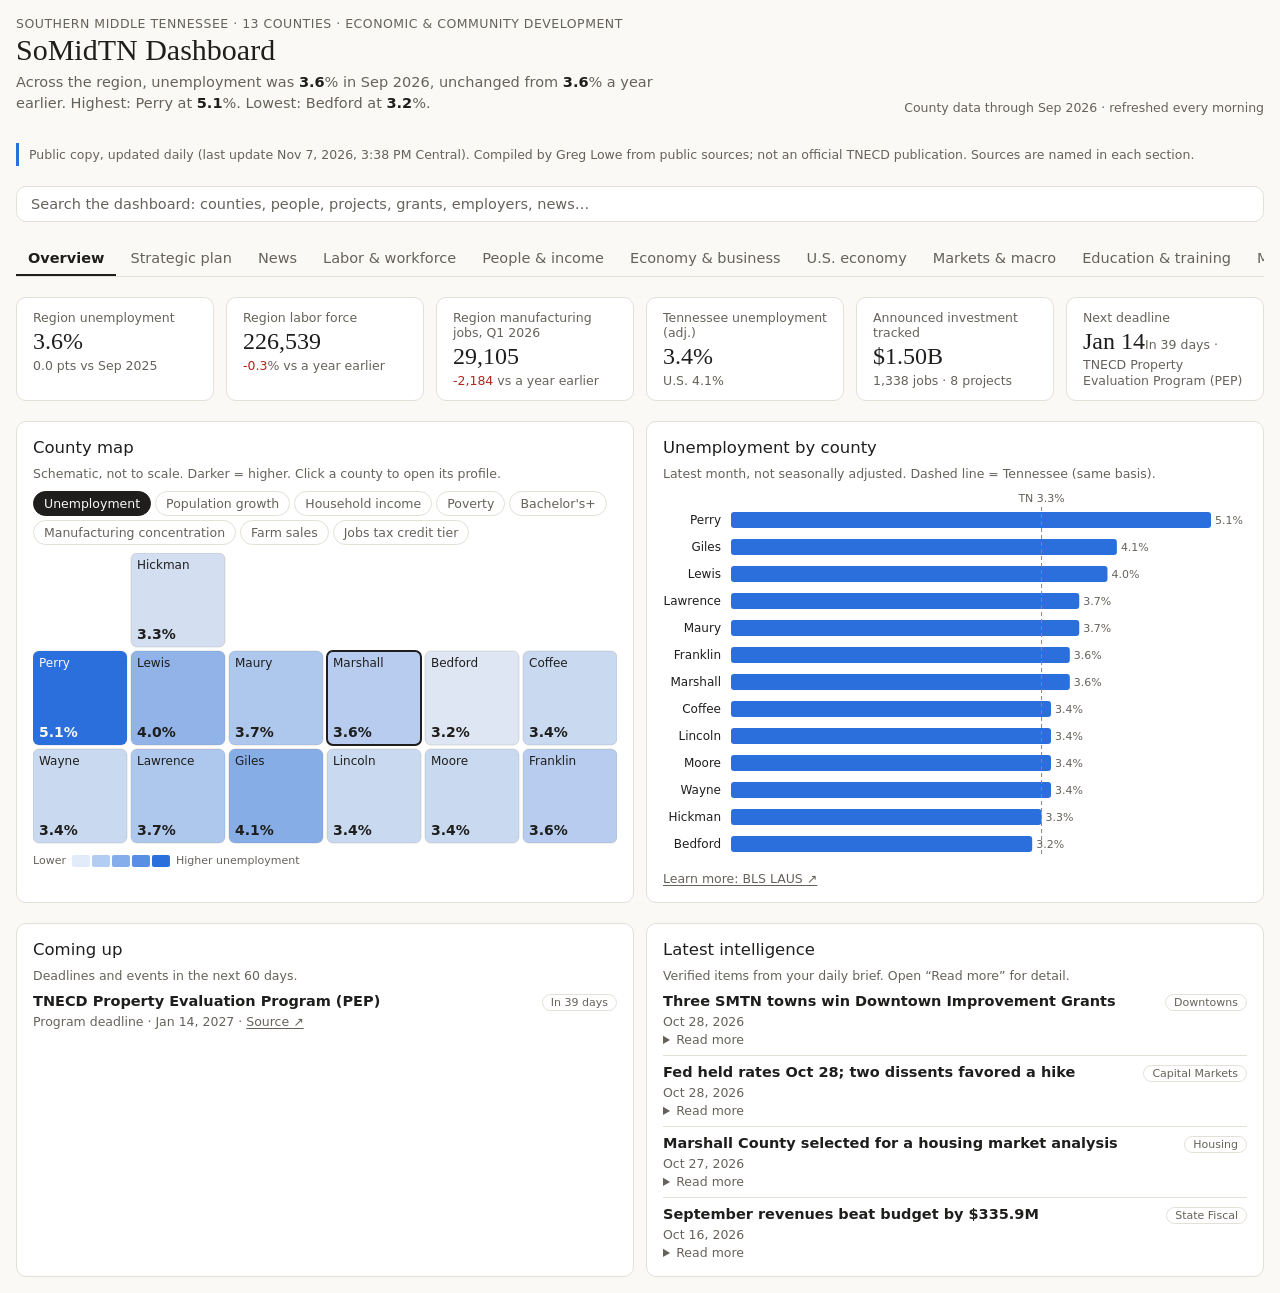
==== commit 093f851f: "Daily data update 2026-11-07 15:38 Central Co-Authored-By: Claude Opus 5.5 <noreply@anthropic.com> C" ====
--- a/index.html
+++ b/index.html
@@ -22,6 +22,12 @@
       <span class="sm-fresh">County data through <span data-draw="fresh_month" data-source="labor_region" data-field="month" data-row="0">—</span> · refreshed every morning</span>
     </div>
   </header>
+
+  <div class="sm-searchbar" role="search">
+    <label class="sm-vh" for="sm-q">Search the dashboard</label>
+    <input id="sm-q" class="sm-sitesearch" type="search" placeholder="Search the dashboard: counties, people, projects, grants, employers, news…" autocomplete="off" spellcheck="false">
+    <div id="sm-results" class="sm-results" hidden></div>
+  </div>
 
   <nav class="sm-tabs" role="tablist" aria-label="Dashboard sections">
     <button class="sm-tab" role="tab" type="button" data-tab="overview" aria-selected="true">Overview</button>
@@ -125,6 +131,12 @@
   <section class="sm-page" id="strategy" role="tabpanel" hidden>
     <p class="sm-note">A strategy for keeping and growing the region's existing employers (business retention and expansion) and recruiting new ones across the 13 counties. Every finding below is calculated from the data on this dashboard and updates on its own when that data refreshes. The focus areas and action steps are suggestions for review, not adopted policy.</p>
     <p class="sm-note" data-draw="sp_asof" data-source="sp_facts"></p>
+    <div class="sm-dlbar" data-report="strategy">
+      <span>Download this plan:</span>
+      <button class="sm-btn sm-btn-sm" type="button" data-fmt="docx">Word</button>
+      <button class="sm-btn sm-btn-sm" type="button" data-fmt="pdf">PDF</button>
+      <button class="sm-btn sm-btn-sm" type="button" data-fmt="pptx">PowerPoint</button>
+    </div>
     <div class="sm-kpis" data-draw="sp_kpis" data-source="sp_facts"></div>
     <div class="sm-grid">
       <div class="sm-card" id="card-sp-swot">
@@ -971,6 +983,11 @@
       <button class="sm-chip" type="button" data-county="Moore" aria-pressed="false">Moore</button>
       <button class="sm-chip" type="button" data-county="Perry" aria-pressed="false">Perry</button>
       <button class="sm-chip" type="button" data-county="Wayne" aria-pressed="false">Wayne</button>
+    </div>
+    <div class="sm-dlbar" data-report="county">
+      <span>Download this county's profile:</span>
+      <button class="sm-btn sm-btn-sm" type="button" data-fmt="docx">Word</button>
+      <button class="sm-btn sm-btn-sm" type="button" data-fmt="pdf">PDF</button>
     </div>
     <div class="sm-card" id="card-profile">
       <div class="sm-prof-head">
@@ -1102,6 +1119,7 @@
 <script src="vendor/d3.min.js"></script>
 <script src="runtime.js"></script>
 <script src="app.js"></script>
+<script src="export.js"></script>
 <script>window.__dashStart();</script>
 </body>
 </html>
--- a/style.css
+++ b/style.css
@@ -155,3 +155,28 @@
 .sm-src { color: var(--color-fg-muted); }
 .sm-table td.sm-wrap { white-space: normal; min-width: 12rem; max-width: 24rem; text-align: left; }
 .sm-sp-table td:nth-child(2) { text-align: left; }
+/* site search */
+.sm-vh { position: absolute; width: 1px; height: 1px; overflow: hidden; clip: rect(0 0 0 0); white-space: nowrap; }
+.sm-searchbar { position: relative; }
+.sm-sitesearch { box-sizing: border-box; width: 100%; font: inherit; font-size: var(--cds-font-size-body); padding: 9px 14px; border-radius: var(--cds-radius); border: 1px solid var(--color-border-line); background: var(--color-panel); color: var(--color-fg); }
+.sm-sitesearch::placeholder { color: var(--color-fg-muted); }
+.sm-sitesearch:focus-visible { outline: 2px solid var(--color-fg); outline-offset: 1px; }
+.sm-results { position: absolute; z-index: 30; top: calc(100% + 4px); left: 0; right: 0; max-height: min(70vh, 560px); overflow: auto; background: var(--cds-surface-popover, var(--color-panel)); border: 1px solid var(--color-border-line); border-radius: var(--cds-radius); box-shadow: var(--cds-shadow-popover, 0 8px 24px rgba(0, 0, 0, .18)); padding: var(--cds-pad-xs) 0; }
+.sm-results-head { padding: 6px 14px; font-size: var(--cds-font-size-caption); color: var(--color-fg-muted); }
+.sm-result { display: flex; align-items: flex-start; gap: var(--cds-gap-sm); padding: 0 14px 0 0; border-top: 1px solid var(--color-border-line); }
+.sm-result > a { flex: none; padding-top: 10px; font-size: var(--cds-font-size-caption); }
+.sm-result-main { flex: 1; min-width: 0; display: flex; flex-direction: column; gap: 3px; text-align: left; font: inherit; color: var(--color-fg); background: none; border: 0; padding: 8px 14px; cursor: pointer; }
+.sm-result-main:hover, .sm-result-main:focus-visible { background: var(--color-bg); outline: none; }
+.sm-result-top { display: flex; align-items: center; gap: var(--cds-gap-sm); flex-wrap: wrap; }
+.sm-result-title { font-weight: 600; }
+.sm-result-snip { font-size: var(--cds-font-size-caption); color: var(--color-fg-muted); line-height: 1.4; overflow-wrap: anywhere; }
+.sm-results mark { background: color-mix(in srgb, var(--color-warn) 28%, transparent); color: inherit; border-radius: 2px; }
+/* downloads */
+.sm-btn-sm { padding: 3px 10px; font-size: 12px; }
+.sm-btn.is-busy { opacity: .6; cursor: progress; }
+.sm-btn.is-busy::after { content: " …"; }
+.sm-dlbar, .sm-tbtns { display: flex; flex-wrap: wrap; align-items: center; gap: var(--cds-gap-sm); font-size: var(--cds-font-size-caption); color: var(--color-fg-muted); }
+.sm-tbtns { margin: 0 0 var(--cds-gap-sm); }
+.sm-toast { position: fixed; z-index: 50; left: 50%; bottom: 20px; transform: translateX(-50%); max-width: min(92vw, 520px); padding: 10px 16px; border-radius: var(--cds-radius); background: var(--color-fg); color: var(--color-bg); font-size: var(--cds-font-size-caption); box-shadow: 0 6px 20px rgba(0, 0, 0, .25); }
+.sm-toast[hidden] { display: none; }
+@media print { .sm-searchbar, .sm-dlbar, .sm-tbtns { display: none; } }
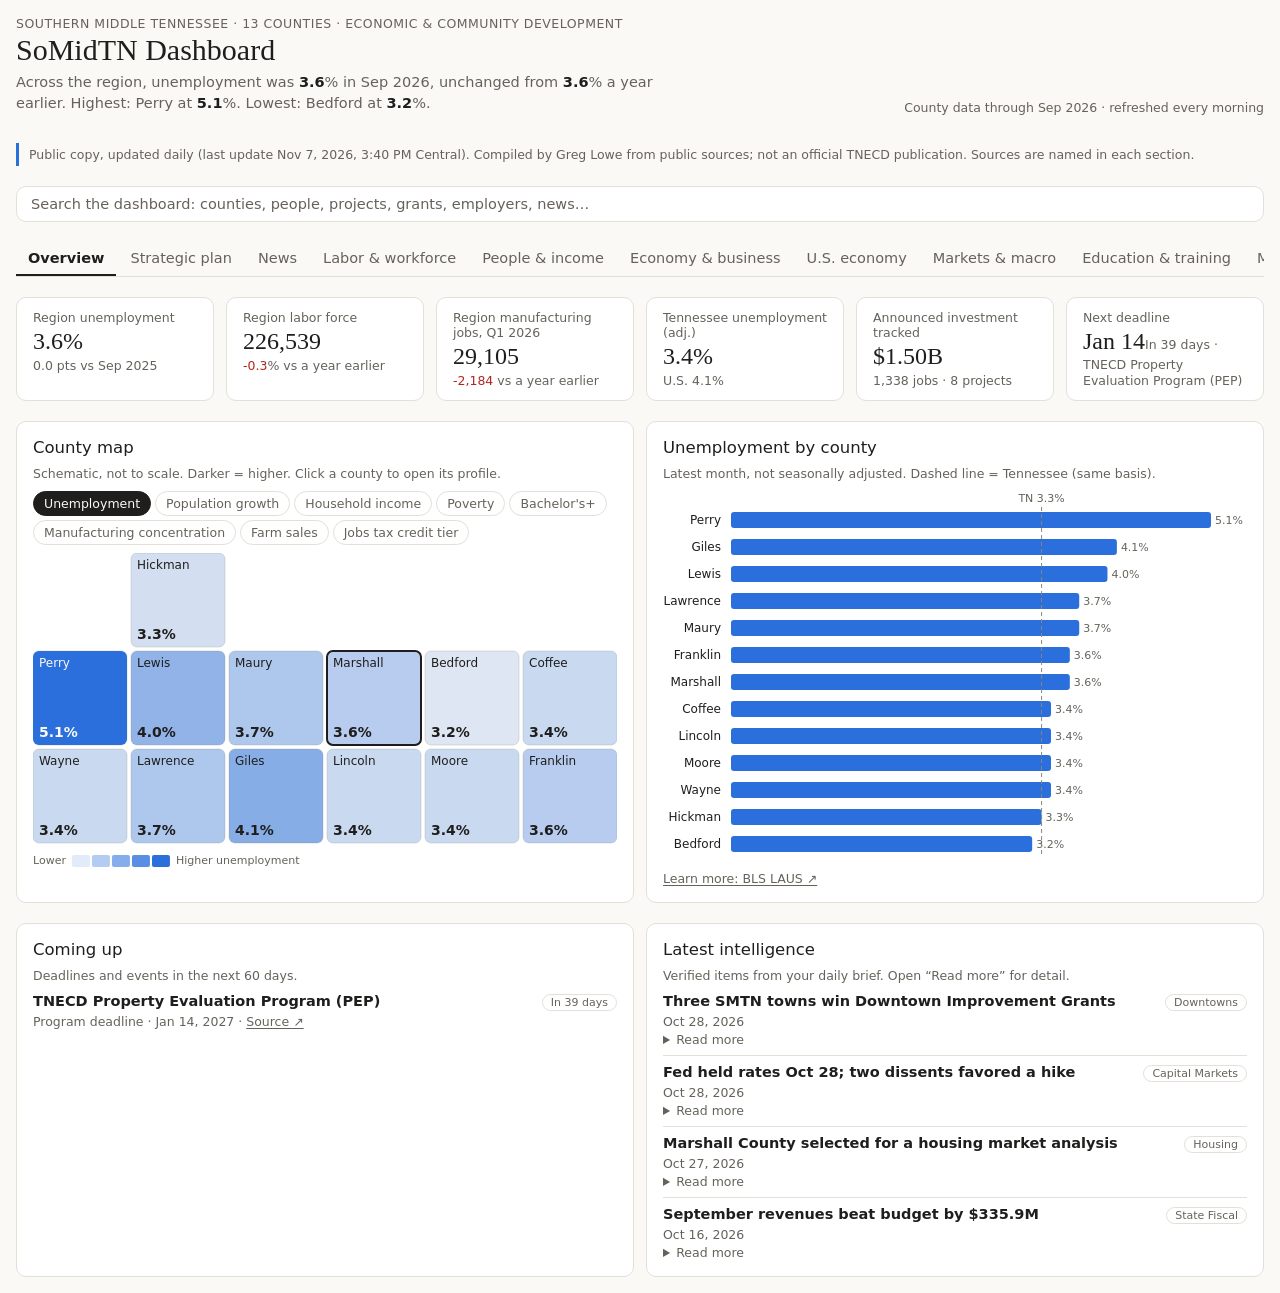
==== commit 621328ba: "Daily data update 2026-11-07 15:41 Central Co-Authored-By: Claude Opus 5.5 <noreply@anthropic.com> C" ====
--- a/index.html
+++ b/index.html
@@ -1113,6 +1113,43 @@
 
   <!-- ================= RESOURCES ================= -->
   <section class="sm-page" id="resources" role="tabpanel" hidden>
+    <div class="sm-card" id="card-ai-howto">
+      <h3>Use this dashboard with Claude</h3>
+      <p class="sm-note">Claude (or another AI assistant) can read this dashboard's data and turn it into briefs, spreadsheets, slides and documents. These steps keep its answers tied to the real numbers.</p>
+      <h4 class="sm-howto-h">Two ways to give Claude the data</h4>
+      <ol class="sm-howto">
+        <li><b>Attach a download (works everywhere).</b> Use the Word, PDF or PowerPoint buttons on the Strategic plan and County profiles tabs, or the CSV and Excel buttons above any table, then attach the file to your Claude chat and ask your question.</li>
+        <li><b>Give Claude the live data link.</b> Paste <code>https://glowe1714.github.io/somidtn-dashboard/data/manifest.json</code> into the chat. It lists every dataset with its source and last update; each one is at <code>…/data/&lt;id&gt;.json</code> (for example <code>data/counties.json</code>, <code>data/projects.json</code>, <code>data/warn.json</code>). Claude can open links only when web access is available in your Claude app; if it says it cannot, use option 1.</li>
+      </ol>
+      <h4 class="sm-howto-h">Optional: a saved instruction</h4>
+      <p class="sm-note">Paste this at the start of a chat, or into a Claude Project's instructions so every chat in that project follows it.</p>
+      <textarea class="sm-howto-text" id="sm-howto-text" readonly rows="14" aria-label="Saved instruction for Claude">You help me use the SoMidTN Dashboard: public economic and community development data for 13 Southern Middle Tennessee counties (Bedford, Coffee, Franklin, Giles, Hickman, Lawrence, Lewis, Lincoln, Marshall, Maury, Moore, Perry and Wayne), compiled by Greg Lowe (TNECD Business Development Consultant) from public sources. It is not an official TNECD publication.
+
+Where the data is:
+- Dashboard: https://glowe1714.github.io/somidtn-dashboard/
+- Every dataset, with its title, description, source and last update: https://glowe1714.github.io/somidtn-dashboard/data/manifest.json
+- Each dataset's rows: https://glowe1714.github.io/somidtn-dashboard/data/<id>.json (ids are in the manifest)
+- Files I attach that were downloaded from the dashboard
+
+Rules:
+1. Use only figures and facts you read in that data or in files I attach. Never estimate, fill gaps or invent numbers, names, titles, dates or links. If the data doesn't have it, say so plainly.
+2. After each figure, name its dataset and period (for example: unemployment, BLS, Sep 2026).
+3. If you can't open a link or file, tell me. Don't answer from memory.
+4. When you calculate something (a total, a share, a change), say it's your calculation and show how.
+5. Contacts change often: remind me to confirm names and titles on the official website before outreach.
+6. Keep it plain and structured: headings, short bullets, tables, and a sources list at the end.</textarea>
+      <div class="sm-dlbar"><button class="sm-btn sm-btn-sm" type="button" id="sm-howto-copy">Copy the instruction</button><span id="sm-howto-msg" role="status"></span></div>
+      <h4 class="sm-howto-h">Things to ask</h4>
+      <ul class="sm-howto">
+        <li>“Write a one-page brief on Lincoln County for a prospect visit. Cite every number.”</li>
+        <li>“Make an Excel workbook comparing unemployment, manufacturing jobs and median household income for all 13 counties.”</li>
+        <li>“Turn the attached Strategic plan into a 10-slide PowerPoint for county mayors.”</li>
+        <li>“Which counties had WARN notices in the last 24 months, and how many workers were affected?”</li>
+        <li>“Draft talking points for a TVA panel on the region's manufacturing clusters.”</li>
+        <li>Google Docs, Sheets or Slides: if Google Drive is connected in your Claude app, add “Save it to my Google Drive as a Google Doc” (or Sheet, or Slides).</li>
+      </ul>
+      <p class="sm-note">Creating Word, Excel, PowerPoint or PDF files inside Claude needs Claude's file creation turned on in your app's settings. If it's off, Claude can still write the content for you to paste.</p>
+    </div>
     <div class="sm-cards" data-draw="r_all" data-source="resources"></div>
   </section>
 </div>
--- a/style.css
+++ b/style.css
@@ -180,3 +180,8 @@
 .sm-toast { position: fixed; z-index: 50; left: 50%; bottom: 20px; transform: translateX(-50%); max-width: min(92vw, 520px); padding: 10px 16px; border-radius: var(--cds-radius); background: var(--color-fg); color: var(--color-bg); font-size: var(--cds-font-size-caption); box-shadow: 0 6px 20px rgba(0, 0, 0, .25); }
 .sm-toast[hidden] { display: none; }
 @media print { .sm-searchbar, .sm-dlbar, .sm-tbtns { display: none; } }
+/* how-to card */
+.sm-howto-h { margin: var(--cds-gap-sm) 0 0; font-size: var(--cds-font-size-body); font-weight: 600; }
+.sm-howto { margin: 0; padding-left: 1.3em; display: flex; flex-direction: column; gap: 6px; line-height: 1.5; max-width: 90ch; }
+.sm-howto code, #card-ai-howto code { font-size: .92em; overflow-wrap: anywhere; background: var(--color-bg); border: 1px solid var(--color-border-line); border-radius: 4px; padding: 0 4px; }
+.sm-howto-text { box-sizing: border-box; width: 100%; max-width: 90ch; font: inherit; font-size: var(--cds-font-size-caption); line-height: 1.5; padding: 10px 12px; border-radius: var(--cds-radius); border: 1px solid var(--color-border-line); background: var(--color-bg); color: var(--color-fg); resize: vertical; }
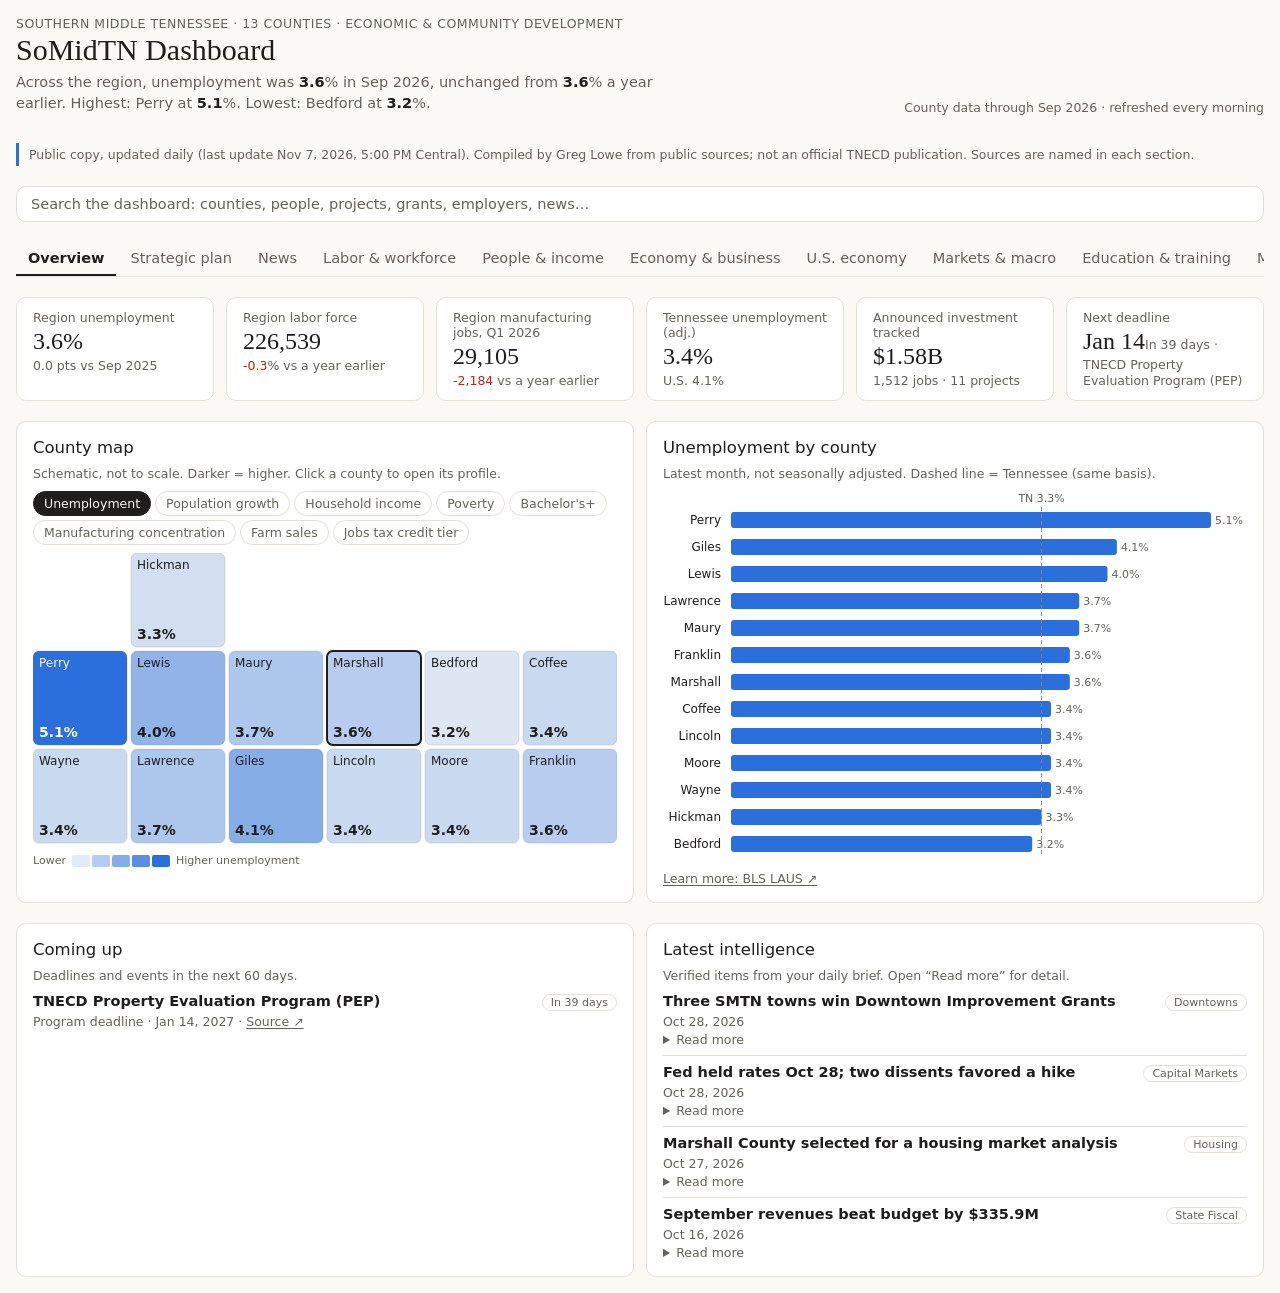
==== commit a0aa1d4c: "Daily data update 2026-11-07 17:01 Central Co-Authored-By: Claude Opus 5.5 <noreply@anthropic.com> C" ====
--- a/index.html
+++ b/index.html
@@ -44,6 +44,7 @@
     <button class="sm-tab" role="tab" type="button" data-tab="agriculture" aria-selected="false">Agriculture</button>
     <button class="sm-tab" role="tab" type="button" data-tab="housing" aria-selected="false">Housing</button>
     <button class="sm-tab" role="tab" type="button" data-tab="counties" aria-selected="false">County profiles</button>
+    <button class="sm-tab" role="tab" type="button" data-tab="sites" aria-selected="false">Sites map</button>
     <button class="sm-tab" role="tab" type="button" data-tab="projects" aria-selected="false">Projects &amp; grants</button>
     <button class="sm-tab" role="tab" type="button" data-tab="resources" aria-selected="false">Resources</button>
   </nav>
@@ -1065,6 +1066,21 @@
   </section>
 
   <!-- ================= PROJECTS & GRANTS ================= -->
+  <!-- ================= SITES MAP ================= -->
+  <section class="sm-page" id="sites" role="tabpanel" hidden>
+    <div class="sm-card" id="card-sites-map">
+      <h3>Available sites and buildings</h3>
+      <p class="sm-note">Industrial sites and buildings marketed in the region, from two property databases: TVA Sites (Tennessee Valley Authority) and MTIDA (Middle Tennessee Industrial Development Association). Use the maps to search and filter properties by size, utilities, rail and more. Property details and contacts come from those databases, not from this dashboard.</p>
+      <div class="sm-dlbar" id="sm-maplinks">
+        <a class="sm-btn sm-btn-sm" href="https://tvasites.giswebtechguru.com/?sorting=featured&amp;showcommunityonmap=true&amp;layer=Region&amp;activebasemap2d=World%20Navigation%20Map%20(Places)&amp;mapextent=-9388814.803837564,4490805.938632733,-9973405.196162436,4065816.0613672663&amp;mapzoom=7&amp;FIPSCode=OID436" target="_blank" rel="noopener">Open the TVA Sites map ↗</a>
+        <a class="sm-btn sm-btn-sm" href="https://mtida.giswebtechguru.com/?sorting=featured&amp;showpropertyonmap=true&amp;activebasemap2d=World%20Street%20Map%20(Places)&amp;mapextent=-9321791.803837564,4490815.438632733,-9906382.196162436,4065825.5613672663&amp;mapzoom=7" target="_blank" rel="noopener">Open the MTIDA properties map ↗</a>
+      </div>
+      <div class="sm-mapbox" id="sm-mapframe">
+        <p class="sm-note" id="sm-mapnote">The maps open in a new browser tab. (On the public copy of this dashboard they also appear right here.)</p>
+      </div>
+    </div>
+  </section>
+
   <section class="sm-page" id="projects" role="tabpanel" hidden>
     <div class="sm-kpis">
       <div class="sm-kpi">
@@ -1098,6 +1114,11 @@
     <div class="sm-card" id="card-projects">
       <h3>Project pipeline</h3>
       <div class="sm-cards" data-draw="g_projects" data-source="projects"></div>
+    </div>
+    <div class="sm-card" id="card-awards">
+      <h3>State awards to the region, 2026</h3>
+      <p class="sm-note">Grants TNECD announced in 2026 for places in the 13 counties: site development, infrastructure planning, historic courthouses, downtown improvement and broadband (BEAD). Broadband amounts for providers that serve several counties cover their whole service area, so they are not added up here. Statewide broadband awards to providers serving dozens of counties (such as AT&amp;T, ZiTEL and SpaceX) also reach parts of the region and are not listed.</p>
+      <div data-draw="g_awards" data-source="awards"></div>
     </div>
     <div class="sm-grid wide">
       <div class="sm-card" id="card-programs">
--- a/style.css
+++ b/style.css
@@ -185,3 +185,8 @@
 .sm-howto { margin: 0; padding-left: 1.3em; display: flex; flex-direction: column; gap: 6px; line-height: 1.5; max-width: 90ch; }
 .sm-howto code, #card-ai-howto code { font-size: .92em; overflow-wrap: anywhere; background: var(--color-bg); border: 1px solid var(--color-border-line); border-radius: 4px; padding: 0 4px; }
 .sm-howto-text { box-sizing: border-box; width: 100%; max-width: 90ch; font: inherit; font-size: var(--cds-font-size-caption); line-height: 1.5; padding: 10px 12px; border-radius: var(--cds-radius); border: 1px solid var(--color-border-line); background: var(--color-bg); color: var(--color-fg); resize: vertical; }
+/* sites map */
+a.sm-btn { display: inline-block; text-decoration: none; }
+.sm-btn[aria-pressed="true"] { background: var(--color-fg); color: var(--color-bg); border-color: var(--color-fg); }
+.sm-mapbox { min-height: 3rem; }
+.sm-mapframe { display: block; width: 100%; height: min(78vh, 760px); border: 1px solid var(--color-border-line); border-radius: var(--cds-radius); background: var(--color-bg); }
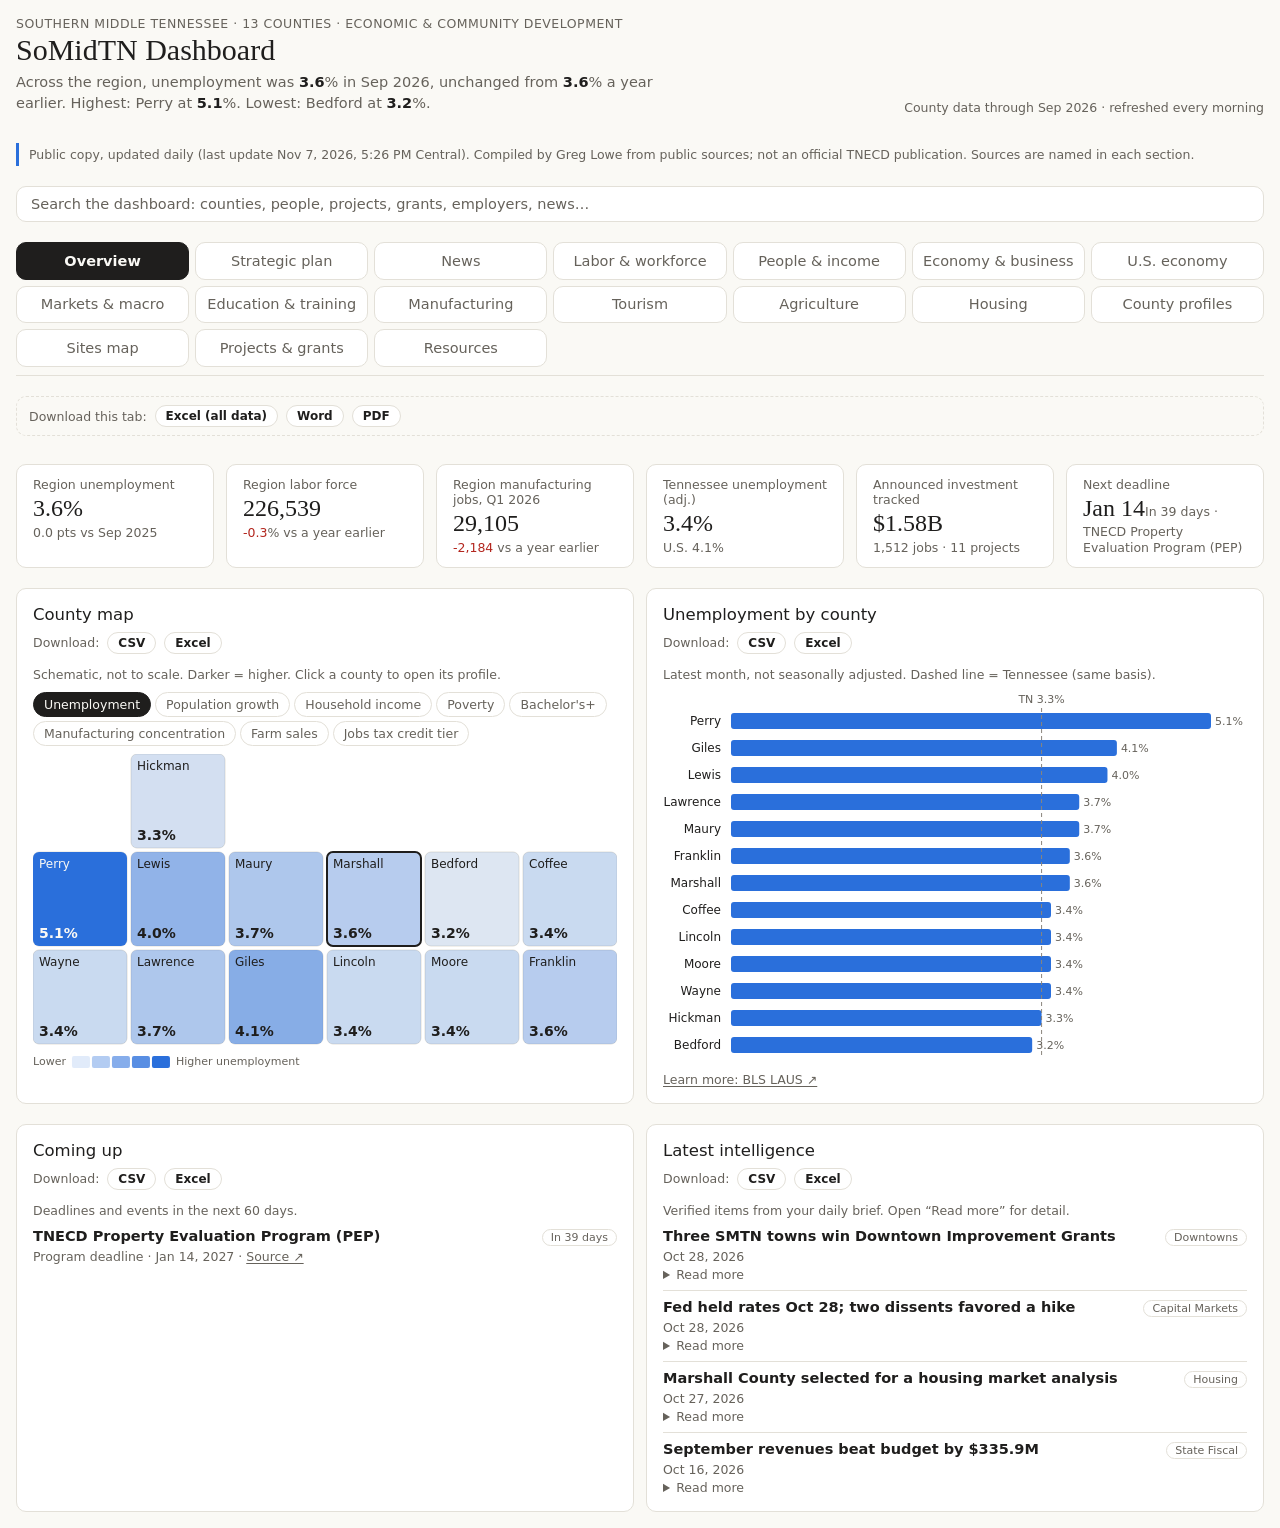
==== commit 7c0ccd7a: "Daily data update 2026-11-07 17:27 Central Co-Authored-By: Claude Opus 5.5 <noreply@anthropic.com> C" ====
--- a/index.html
+++ b/index.html
@@ -26,8 +26,9 @@
   <div class="sm-searchbar" role="search">
     <label class="sm-vh" for="sm-q">Search the dashboard</label>
     <input id="sm-q" class="sm-sitesearch" type="search" placeholder="Search the dashboard: counties, people, projects, grants, employers, news…" autocomplete="off" spellcheck="false">
-    <div id="sm-results" class="sm-results" hidden></div>
+    <div id="sm-results" class="sm-results is-off" data-draw="sm_search" data-source="counties projects programs events intel warn stories radar_feed resources edu_colleges notebooks actions sp_employers awards"></div>
   </div>
+  <div class="sm-toast is-off" id="sm-toast" role="status" aria-live="polite" data-draw="sm_toast"></div>
 
   <nav class="sm-tabs" role="tablist" aria-label="Dashboard sections">
     <button class="sm-tab" role="tab" type="button" data-tab="overview" aria-selected="true">Overview</button>
@@ -51,6 +52,12 @@
 
   <!-- ================= OVERVIEW ================= -->
   <section class="sm-page" id="overview" role="tabpanel">
+    <div class="sm-dlbar sm-tabdl" data-report="tab">
+      <span>Download this tab:</span>
+      <button class="sm-btn sm-btn-sm" type="button" data-fmt="xlsx">Excel (all data)</button>
+      <button class="sm-btn sm-btn-sm" type="button" data-fmt="docx">Word</button>
+      <button class="sm-btn sm-btn-sm" type="button" data-fmt="pdf">PDF</button>
+    </div>
     <div class="sm-kpis">
       <div class="sm-kpi" id="kpi-region-unemp">
         <span class="sm-kpi-label">Region unemployment</span>
@@ -86,6 +93,7 @@
     <div class="sm-grid wide">
       <div class="sm-card" id="card-map">
         <h3>County map</h3>
+      <div class="sm-tbtns" data-dl="card"><span>Download:</span> <button class="sm-btn sm-btn-sm" type="button" data-fmt="csv">CSV</button> <button class="sm-btn sm-btn-sm" type="button" data-fmt="xlsx">Excel</button></div>
         <p class="sm-note">Schematic, not to scale. Darker = higher. Click a county to open its profile.</p>
         <div class="sm-seg" role="group" aria-label="Map metric">
           <button type="button" data-map="rate" aria-pressed="true">Unemployment</button>
@@ -108,6 +116,7 @@
       </div>
       <div class="sm-card" id="card-county-unemp">
         <h3>Unemployment by county</h3>
+      <div class="sm-tbtns" data-dl="card"><span>Download:</span> <button class="sm-btn sm-btn-sm" type="button" data-fmt="csv">CSV</button> <button class="sm-btn sm-btn-sm" type="button" data-fmt="xlsx">Excel</button></div>
         <p class="sm-note">Latest month, not seasonally adjusted. Dashed line = Tennessee (same basis).</p>
         <div class="sm-chart" data-draw="ov_urn_bars" data-source="labor_latest"></div>
         <div class="sm-more"><a href="https://www.bls.gov/lau/" target="_blank" rel="noopener">Learn more: BLS LAUS ↗</a></div>
@@ -117,11 +126,13 @@
     <div class="sm-grid wide">
       <div class="sm-card" id="card-coming-up">
         <h3>Coming up</h3>
+      <div class="sm-tbtns" data-dl="card"><span>Download:</span> <button class="sm-btn sm-btn-sm" type="button" data-fmt="csv">CSV</button> <button class="sm-btn sm-btn-sm" type="button" data-fmt="xlsx">Excel</button></div>
         <p class="sm-note">Deadlines and events in the next 60 days.</p>
         <ul class="sm-list" data-draw="ov_deadlines" data-source="deadlines"></ul>
       </div>
       <div class="sm-card" id="card-intel">
         <h3>Latest intelligence</h3>
+      <div class="sm-tbtns" data-dl="card"><span>Download:</span> <button class="sm-btn sm-btn-sm" type="button" data-fmt="csv">CSV</button> <button class="sm-btn sm-btn-sm" type="button" data-fmt="xlsx">Excel</button></div>
         <p class="sm-note">Verified items from your daily brief. Open “Read more” for detail.</p>
         <ul class="sm-list" data-draw="ov_intel" data-source="intel"></ul>
       </div>
@@ -137,11 +148,13 @@
       <button class="sm-btn sm-btn-sm" type="button" data-fmt="docx">Word</button>
       <button class="sm-btn sm-btn-sm" type="button" data-fmt="pdf">PDF</button>
       <button class="sm-btn sm-btn-sm" type="button" data-fmt="pptx">PowerPoint</button>
+      <button class="sm-btn sm-btn-sm" type="button" data-fmt="xlsx">Excel (all data)</button>
     </div>
     <div class="sm-kpis" data-draw="sp_kpis" data-source="sp_facts"></div>
     <div class="sm-grid">
       <div class="sm-card" id="card-sp-swot">
         <h3>Where the region stands</h3>
+      <div class="sm-tbtns" data-dl="card"><span>Download:</span> <button class="sm-btn sm-btn-sm" type="button" data-fmt="csv">CSV</button> <button class="sm-btn sm-btn-sm" type="button" data-fmt="xlsx">Excel</button></div>
         <p class="sm-note">Strengths, weaknesses, opportunities and threats, each tied to a number and its source.</p>
         <div data-draw="sp_swot" data-source="sp_facts sp_counties sp_clusters programs markets_tape"></div>
       </div>
@@ -149,6 +162,7 @@
     <div class="sm-grid">
       <div class="sm-card" id="card-sp-plan">
         <h3>Action plan</h3>
+      <div class="sm-tbtns" data-dl="card"><span>Download:</span> <button class="sm-btn sm-btn-sm" type="button" data-fmt="csv">CSV</button> <button class="sm-btn sm-btn-sm" type="button" data-fmt="xlsx">Excel</button></div>
         <p class="sm-note">Plan start: Monday, Nov 9, 2026. Target dates are fixed from that day. Steps are suggestions and appear only when the data calls for them; the counties and programs named in each step update with the data.</p>
         <ul class="sm-list" data-draw="sp_plan" data-source="sp_facts sp_counties sp_clusters programs warn"></ul>
       </div>
@@ -156,6 +170,7 @@
     <div class="sm-grid">
       <div class="sm-card" id="card-sp-matrix">
         <h3>County focus</h3>
+      <div class="sm-tbtns" data-dl="card"><span>Download:</span> <button class="sm-btn sm-btn-sm" type="button" data-fmt="csv">CSV</button> <button class="sm-btn sm-btn-sm" type="button" data-fmt="xlsx">Excel</button></div>
         <p class="sm-note">How the focus is chosen. <b>Retain &amp; expand</b>: a WARN notice in the last 24 months, factory jobs down 5% or more from a year earlier, or manufacturing at 3 or more times the national share with jobs falling. <b>Build on wins</b>: announced projects in the last 24 months with 100 or more stated jobs. <b>Market the workforce</b>: unemployment at or above Tennessee's. <b>Prepare sites &amp; product</b>: none of these. Click a row to open that county's profile.</p>
         <div class="sm-tablebox" data-draw="sp_matrix" data-source="sp_counties"></div>
       </div>
@@ -163,6 +178,7 @@
     <div class="sm-grid">
       <div class="sm-card" id="card-sp-bre">
         <h3>Retention and expansion watch list</h3>
+      <div class="sm-tbtns" data-dl="card"><span>Download:</span> <button class="sm-btn sm-btn-sm" type="button" data-fmt="csv">CSV</button> <button class="sm-btn sm-btn-sm" type="button" data-fmt="xlsx">Excel</button></div>
         <p class="sm-note">Counties flagged <b>Retain &amp; expand</b>, with their largest manufacturing subsectors, the place to start employer visits. BLS withholds some county figures for privacy.</p>
         <div class="sm-tablebox" data-draw="sp_bre" data-source="sp_counties sp_employers"></div>
       </div>
@@ -170,6 +186,7 @@
     <div class="sm-grid">
       <div class="sm-card" id="card-sp-employers">
         <h3>Major employers</h3>
+      <div class="sm-tbtns" data-dl="card"><span>Download:</span> <button class="sm-btn sm-btn-sm" type="button" data-fmt="csv">CSV</button> <button class="sm-btn sm-btn-sm" type="button" data-fmt="xlsx">Excel</button></div>
         <p class="sm-note">From Greg's employer Sheet (notebook research), checked on the web one county a day on the 1st to 13th of each month. A company appears only when it has a web source; employee counts are as stated by that source. Statuses show whether and when each one was web-checked.</p>
         <div data-draw="sp_employers_tbl" data-source="sp_employers"></div>
       </div>
@@ -177,6 +194,7 @@
     <div class="sm-grid wide">
       <div class="sm-card" id="card-sp-clusters">
         <h3>Recruitment targets: clusters the region already has</h3>
+      <div class="sm-tbtns" data-dl="card"><span>Download:</span> <button class="sm-btn sm-btn-sm" type="button" data-fmt="csv">CSV</button> <button class="sm-btn sm-btn-sm" type="button" data-fmt="xlsx">Excel</button></div>
         <p class="sm-note">Manufacturing subsectors ranked by jobs across the 13 counties (BLS QCEW, disclosed figures only, so totals are lower bounds). Suppliers to these clusters are natural recruitment targets.</p>
         <div class="sm-tablebox" data-draw="sp_clusters_tbl" data-source="sp_clusters"></div>
         <h3>Recent wins to build on</h3>
@@ -184,6 +202,7 @@
       </div>
       <div class="sm-card" id="card-sp-measures">
         <h3>Measures to track</h3>
+      <div class="sm-tbtns" data-dl="card"><span>Download:</span> <button class="sm-btn sm-btn-sm" type="button" data-fmt="csv">CSV</button> <button class="sm-btn sm-btn-sm" type="button" data-fmt="xlsx">Excel</button></div>
         <p class="sm-note">Current values update with each data refresh.</p>
         <div class="sm-tablebox" data-draw="sp_measures" data-source="sp_facts sp_counties"></div>
         <h3>Funding and programs to use</h3>
@@ -193,6 +212,7 @@
     <div class="sm-grid">
       <div class="sm-card" id="card-sp-notebooks">
         <h3>Your Gemini Notebooks</h3>
+      <div class="sm-tbtns" data-dl="card"><span>Download:</span> <button class="sm-btn sm-btn-sm" type="button" data-fmt="csv">CSV</button> <button class="sm-btn sm-btn-sm" type="button" data-fmt="xlsx">Excel</button></div>
         <p class="sm-note">Research notebooks behind this plan. They open only for you or people you have shared each notebook with. Notebook answers are AI summaries, so facts used on this dashboard cite the original sources.</p>
         <ul class="sm-list" data-draw="sp_notebooks" data-source="notebooks counties"></ul>
         <div class="sm-more" data-draw="sp_nb_counties" data-source="counties"></div>
@@ -203,6 +223,12 @@
 
   <!-- ================= NEWS ================= -->
   <section class="sm-page" id="news" role="tabpanel" hidden>
+    <div class="sm-dlbar sm-tabdl" data-report="tab">
+      <span>Download this tab:</span>
+      <button class="sm-btn sm-btn-sm" type="button" data-fmt="xlsx">Excel (all data)</button>
+      <button class="sm-btn sm-btn-sm" type="button" data-fmt="docx">Word</button>
+      <button class="sm-btn sm-btn-sm" type="button" data-fmt="pdf">PDF</button>
+    </div>
     <h2 class="sm-h2">Stories of interest</h2>
     <p class="sm-note">Verified stories, each with its source, picked for Southern Middle Tennessee economic development and your interests. A Claude scheduled task adds new ones every day. Newest first.</p>
     <div class="sm-seg" id="nw-filter" role="group" aria-label="Filter stories by category">
@@ -222,6 +248,12 @@
 
   <!-- ================= LABOR & WORKFORCE ================= -->
   <section class="sm-page" id="workforce" role="tabpanel" hidden>
+    <div class="sm-dlbar sm-tabdl" data-report="tab">
+      <span>Download this tab:</span>
+      <button class="sm-btn sm-btn-sm" type="button" data-fmt="xlsx">Excel (all data)</button>
+      <button class="sm-btn sm-btn-sm" type="button" data-fmt="docx">Word</button>
+      <button class="sm-btn sm-btn-sm" type="button" data-fmt="pdf">PDF</button>
+    </div>
     <div class="sm-kpis">
       <div class="sm-kpi">
         <span class="sm-kpi-label">Tennessee nonfarm jobs</span>
@@ -246,17 +278,20 @@
     </div>
     <div class="sm-card" id="card-multiples">
       <h3>Unemployment by county, last two years</h3>
+      <div class="sm-tbtns" data-dl="card"><span>Download:</span> <button class="sm-btn sm-btn-sm" type="button" data-fmt="csv">CSV</button> <button class="sm-btn sm-btn-sm" type="button" data-fmt="xlsx">Excel</button></div>
       <p class="sm-note">Same scale on every chart. Dashed line = Tennessee. Not seasonally adjusted. October 2025 is blank because BLS did not collect it during the federal shutdown.</p>
       <div class="sm-mult" data-draw="w_mult" data-source="urn_trend"></div>
     </div>
     <div class="sm-grid wide">
       <div class="sm-card" id="card-region-trend">
         <h3>Region vs. Tennessee</h3>
+      <div class="sm-tbtns" data-dl="card"><span>Download:</span> <button class="sm-btn sm-btn-sm" type="button" data-fmt="csv">CSV</button> <button class="sm-btn sm-btn-sm" type="button" data-fmt="xlsx">Excel</button></div>
         <p class="sm-note">Region rate weights each county by its labor force.</p>
         <div class="sm-chart" data-draw="w_region_line" data-source="urn_trend"></div>
       </div>
       <div class="sm-card" id="card-labor-table">
         <h3>Labor force detail</h3>
+      <div class="sm-tbtns" data-dl="card"><span>Download:</span> <button class="sm-btn sm-btn-sm" type="button" data-fmt="csv">CSV</button> <button class="sm-btn sm-btn-sm" type="button" data-fmt="xlsx">Excel</button></div>
         <p class="sm-note">Click a column to sort.</p>
         <div class="sm-tablebox">
           <table class="sm-table" data-source="labor_latest" data-row-key="county" data-sort-table="labor">
@@ -275,12 +310,14 @@
     </div>
     <div class="sm-card" id="card-warn">
       <h3>Layoff watch: WARN notices in the region</h3>
+      <div class="sm-tbtns" data-dl="card"><span>Download:</span> <button class="sm-btn sm-btn-sm" type="button" data-fmt="csv">CSV</button> <button class="sm-btn sm-btn-sm" type="button" data-fmt="xlsx">Excel</button></div>
       <p class="sm-note">Verified WARN layoff and closure notices in the 13 counties, last 24 months: <b data-draw="w_warn_total" data-source="warn_total" data-field="workers" data-row="0">—</b> workers in <b data-draw="w_warn_n" data-source="warn_total" data-field="notices" data-row="0">—</b> notices. Newest first.</p>
       <ul class="sm-list" data-draw="w_warn" data-source="warn"></ul>
       <div class="sm-more"><a href="https://www.tn.gov/workforce/general-resources/major-publications0/major-publications-redirect/reports.html" target="_blank" rel="noopener">Learn more: TN WARN reports ↗</a></div>
     </div>
     <div class="sm-card" id="card-wf-signals">
       <h3>Workforce signals by county</h3>
+      <div class="sm-tbtns" data-dl="card"><span>Download:</span> <button class="sm-btn sm-btn-sm" type="button" data-fmt="csv">CSV</button> <button class="sm-btn sm-btn-sm" type="button" data-fmt="xlsx">Excel</button></div>
       <p class="sm-note">From your county profiles. Items marked “Unverified” have not been re-checked against a source.</p>
       <ul class="sm-list" data-draw="w_signals" data-source="counties"></ul>
       <div class="sm-more"><a href="https://www.jobs4tn.gov/" target="_blank" rel="noopener">Jobs4TN ↗</a><a href="https://www.tn.gov/workforce.html" target="_blank" rel="noopener">TN Labor &amp; Workforce ↗</a></div>
@@ -289,6 +326,12 @@
 
   <!-- ================= PEOPLE & INCOME ================= -->
   <section class="sm-page" id="people" role="tabpanel" hidden>
+    <div class="sm-dlbar sm-tabdl" data-report="tab">
+      <span>Download this tab:</span>
+      <button class="sm-btn sm-btn-sm" type="button" data-fmt="xlsx">Excel (all data)</button>
+      <button class="sm-btn sm-btn-sm" type="button" data-fmt="docx">Word</button>
+      <button class="sm-btn sm-btn-sm" type="button" data-fmt="pdf">PDF</button>
+    </div>
     <div class="sm-kpis">
       <div class="sm-kpi">
         <span class="sm-kpi-label">Region population, <span data-draw="p_year" data-source="pop_region" data-field="year" data-row="0">—</span></span>
@@ -314,16 +357,19 @@
     <div class="sm-grid">
       <div class="sm-card" id="card-pop">
         <h3>Population by county</h3>
+      <div class="sm-tbtns" data-dl="card"><span>Download:</span> <button class="sm-btn sm-btn-sm" type="button" data-fmt="csv">CSV</button> <button class="sm-btn sm-btn-sm" type="button" data-fmt="xlsx">Excel</button></div>
         <p class="sm-note">Census estimates, July 1 (live from FRED).</p>
         <div class="sm-chart" data-draw="p_pop_bars" data-source="pop_county"></div>
       </div>
       <div class="sm-card" id="card-pop-growth">
         <h3>Population growth</h3>
+      <div class="sm-tbtns" data-dl="card"><span>Download:</span> <button class="sm-btn sm-btn-sm" type="button" data-fmt="csv">CSV</button> <button class="sm-btn sm-btn-sm" type="button" data-fmt="xlsx">Excel</button></div>
         <p class="sm-note">Percent change since <span data-draw="p_growth_base" data-source="pop_county" data-field="base_year" data-row="0">—</span>, Census estimates.</p>
         <div class="sm-chart" data-draw="p_growth_bars" data-source="pop_county"></div>
       </div>
       <div class="sm-card" id="card-pop-region">
         <h3>Region population by year</h3>
+      <div class="sm-tbtns" data-dl="card"><span>Download:</span> <button class="sm-btn sm-btn-sm" type="button" data-fmt="csv">CSV</button> <button class="sm-btn sm-btn-sm" type="button" data-fmt="xlsx">Excel</button></div>
         <p class="sm-note">All 13 counties combined.</p>
         <div class="sm-chart" data-draw="p_region_cols" data-source="pop_region"></div>
       </div>
@@ -331,16 +377,19 @@
     <div class="sm-grid">
       <div class="sm-card" id="card-mhi">
         <h3>Median household income</h3>
+      <div class="sm-tbtns" data-dl="card"><span>Download:</span> <button class="sm-btn sm-btn-sm" type="button" data-fmt="csv">CSV</button> <button class="sm-btn sm-btn-sm" type="button" data-fmt="xlsx">Excel</button></div>
         <p class="sm-note">Census SAIPE. Dashed line = Tennessee.</p>
         <div class="sm-chart" data-draw="p_mhi_bars" data-source="income_county"></div>
       </div>
       <div class="sm-card" id="card-poverty">
         <h3>Poverty rate</h3>
+      <div class="sm-tbtns" data-dl="card"><span>Download:</span> <button class="sm-btn sm-btn-sm" type="button" data-fmt="csv">CSV</button> <button class="sm-btn sm-btn-sm" type="button" data-fmt="xlsx">Excel</button></div>
         <p class="sm-note">All ages, Census SAIPE. Dashed line = Tennessee.</p>
         <div class="sm-chart" data-draw="p_pov_bars" data-source="income_county"></div>
       </div>
       <div class="sm-card" id="card-pcpi">
         <h3>Per-capita personal income</h3>
+      <div class="sm-tbtns" data-dl="card"><span>Download:</span> <button class="sm-btn sm-btn-sm" type="button" data-fmt="csv">CSV</button> <button class="sm-btn sm-btn-sm" type="button" data-fmt="xlsx">Excel</button></div>
         <p class="sm-note">BEA. Dashed line = Tennessee, same year.</p>
         <div class="sm-chart" data-draw="p_pcpi_bars" data-source="income_county"></div>
       </div>
@@ -350,36 +399,43 @@
     <div class="sm-grid">
       <div class="sm-card" id="card-acs-lfpr">
         <h3>Labor force participation</h3>
+      <div class="sm-tbtns" data-dl="card"><span>Download:</span> <button class="sm-btn sm-btn-sm" type="button" data-fmt="csv">CSV</button> <button class="sm-btn sm-btn-sm" type="button" data-fmt="xlsx">Excel</button></div>
         <p class="sm-note">Share of people 16 and older working or looking for work. Rates include people living in prisons and nursing homes, which can pull rural counties down.</p>
         <div class="sm-chart" data-draw="acs_lfpr" data-source="acs_county"></div>
       </div>
       <div class="sm-card" id="card-acs-age">
         <h3>Median age</h3>
+      <div class="sm-tbtns" data-dl="card"><span>Download:</span> <button class="sm-btn sm-btn-sm" type="button" data-fmt="csv">CSV</button> <button class="sm-btn sm-btn-sm" type="button" data-fmt="xlsx">Excel</button></div>
         <p class="sm-note">Hover for the share of residents 65 and older.</p>
         <div class="sm-chart" data-draw="acs_age" data-source="acs_county"></div>
       </div>
       <div class="sm-card" id="card-acs-commute">
         <h3>Average commute</h3>
+      <div class="sm-tbtns" data-dl="card"><span>Download:</span> <button class="sm-btn sm-btn-sm" type="button" data-fmt="csv">CSV</button> <button class="sm-btn sm-btn-sm" type="button" data-fmt="xlsx">Excel</button></div>
         <p class="sm-note">Minutes to work, one way. Hover for the share who work from home.</p>
         <div class="sm-chart" data-draw="acs_commute" data-source="acs_county"></div>
       </div>
       <div class="sm-card" id="card-acs-mfgw">
         <h3>Residents who work in manufacturing</h3>
+      <div class="sm-tbtns" data-dl="card"><span>Download:</span> <button class="sm-btn sm-btn-sm" type="button" data-fmt="csv">CSV</button> <button class="sm-btn sm-btn-sm" type="button" data-fmt="xlsx">Excel</button></div>
         <p class="sm-note">Share of employed residents, wherever their job is.</p>
         <div class="sm-chart" data-draw="acs_mfgw" data-source="acs_county"></div>
       </div>
       <div class="sm-card" id="card-acs-bb">
         <h3>Households with broadband</h3>
+      <div class="sm-tbtns" data-dl="card"><span>Download:</span> <button class="sm-btn sm-btn-sm" type="button" data-fmt="csv">CSV</button> <button class="sm-btn sm-btn-sm" type="button" data-fmt="xlsx">Excel</button></div>
         <p class="sm-note">Share of households with a broadband internet subscription.</p>
         <div class="sm-chart" data-draw="acs_bb" data-source="acs_county"></div>
       </div>
       <div class="sm-card" id="card-acs-vets">
         <h3>Veterans</h3>
+      <div class="sm-tbtns" data-dl="card"><span>Download:</span> <button class="sm-btn sm-btn-sm" type="button" data-fmt="csv">CSV</button> <button class="sm-btn sm-btn-sm" type="button" data-fmt="xlsx">Excel</button></div>
         <p class="sm-note">Share of civilian adults who are veterans.</p>
         <div class="sm-chart" data-draw="acs_vets" data-source="acs_county"></div>
       </div>
       <div class="sm-card" id="card-acs-unins">
         <h3>No health insurance</h3>
+      <div class="sm-tbtns" data-dl="card"><span>Download:</span> <button class="sm-btn sm-btn-sm" type="button" data-fmt="csv">CSV</button> <button class="sm-btn sm-btn-sm" type="button" data-fmt="xlsx">Excel</button></div>
         <p class="sm-note">Share of residents without health coverage.</p>
         <div class="sm-chart" data-draw="acs_unins" data-source="acs_county"></div>
       </div>
@@ -389,6 +445,12 @@
 
   <!-- ================= ECONOMY & BUSINESS ================= -->
   <section class="sm-page" id="economy" role="tabpanel" hidden>
+    <div class="sm-dlbar sm-tabdl" data-report="tab">
+      <span>Download this tab:</span>
+      <button class="sm-btn sm-btn-sm" type="button" data-fmt="xlsx">Excel (all data)</button>
+      <button class="sm-btn sm-btn-sm" type="button" data-fmt="docx">Word</button>
+      <button class="sm-btn sm-btn-sm" type="button" data-fmt="pdf">PDF</button>
+    </div>
     <div class="sm-kpis">
       <div class="sm-kpi">
         <span class="sm-kpi-label">Region real GDP, <span data-draw="e_year" data-source="gdp_region" data-field="year" data-row="0">—</span></span>
@@ -419,21 +481,25 @@
     <div class="sm-grid">
       <div class="sm-card" id="card-gdp">
         <h3>Real GDP by county</h3>
+      <div class="sm-tbtns" data-dl="card"><span>Download:</span> <button class="sm-btn sm-btn-sm" type="button" data-fmt="csv">CSV</button> <button class="sm-btn sm-btn-sm" type="button" data-fmt="xlsx">Excel</button></div>
         <p class="sm-note">Billions of 2017 dollars, BEA.</p>
         <div class="sm-chart" data-draw="e_gdp_bars" data-source="gdp_county"></div>
       </div>
       <div class="sm-card" id="card-gdp-growth">
         <h3>Real GDP growth</h3>
+      <div class="sm-tbtns" data-dl="card"><span>Download:</span> <button class="sm-btn sm-btn-sm" type="button" data-fmt="csv">CSV</button> <button class="sm-btn sm-btn-sm" type="button" data-fmt="xlsx">Excel</button></div>
         <p class="sm-note">Percent change since <span data-draw="e_growth_base" data-source="gdp_county" data-field="base_year" data-row="0">—</span>, inflation-adjusted.</p>
         <div class="sm-chart" data-draw="e_gdp_growth" data-source="gdp_county"></div>
       </div>
       <div class="sm-card" id="card-gdp-region">
         <h3>Region real GDP by year</h3>
+      <div class="sm-tbtns" data-dl="card"><span>Download:</span> <button class="sm-btn sm-btn-sm" type="button" data-fmt="csv">CSV</button> <button class="sm-btn sm-btn-sm" type="button" data-fmt="xlsx">Excel</button></div>
         <p class="sm-note">Billions of 2017 dollars.</p>
         <div class="sm-chart" data-draw="e_gdp_cols" data-source="gdp_region"></div>
       </div>
       <div class="sm-card" id="card-biz">
         <h3>Private business establishments</h3>
+      <div class="sm-tbtns" data-dl="card"><span>Download:</span> <button class="sm-btn sm-btn-sm" type="button" data-fmt="csv">CSV</button> <button class="sm-btn sm-btn-sm" type="button" data-fmt="xlsx">Excel</button></div>
         <p class="sm-note">BLS QCEW, latest quarter. Label shows change vs a year earlier.</p>
         <div class="sm-chart" data-draw="e_biz_bars" data-source="biz_county"></div>
       </div>
@@ -442,17 +508,20 @@
     <p class="sm-note">BEA GDP by industry, <span data-draw="e_mix_year" data-source="industry_mix" data-field="year" data-row="0">—</span>, current dollars. "Not disclosed" is the part BEA withholds to protect individual employers. Finance &amp; real estate includes the rental value of owner-occupied homes.</p>
     <div class="sm-card" id="card-econ-mix">
       <h3>Economy mix by county</h3>
+      <div class="sm-tbtns" data-dl="card"><span>Download:</span> <button class="sm-btn sm-btn-sm" type="button" data-fmt="csv">CSV</button> <button class="sm-btn sm-btn-sm" type="button" data-fmt="xlsx">Excel</button></div>
       <p class="sm-note">Each bar is 100% of the county's GDP. Hover a segment for its dollar value.</p>
       <div class="sm-chart" data-draw="e_mix" data-source="industry_mix"></div>
     </div>
     <div class="sm-grid wide">
       <div class="sm-card" id="card-mfg-gdp">
         <h3>Manufacturing's share of the local economy</h3>
+      <div class="sm-tbtns" data-dl="card"><span>Download:</span> <button class="sm-btn sm-btn-sm" type="button" data-fmt="csv">CSV</button> <button class="sm-btn sm-btn-sm" type="button" data-fmt="xlsx">Excel</button></div>
         <p class="sm-note">Manufacturing GDP as a share of all GDP. Dashed line = Tennessee.</p>
         <div class="sm-chart" data-draw="e_mfg_gdp" data-source="mfg_gdp"></div>
       </div>
       <div class="sm-card" id="card-top-ind">
         <h3>Largest industries in each county</h3>
+      <div class="sm-tbtns" data-dl="card"><span>Download:</span> <button class="sm-btn sm-btn-sm" type="button" data-fmt="csv">CSV</button> <button class="sm-btn sm-btn-sm" type="button" data-fmt="xlsx">Excel</button></div>
         <p class="sm-note">Top three by share of GDP, among industries BEA publishes.</p>
         <ul class="sm-list" data-draw="e_top_ind" data-source="industry_mix"></ul>
       </div>
@@ -462,21 +531,30 @@
 
   <!-- ================= U.S. ECONOMY (EconVitals) ================= -->
   <section class="sm-page" id="useconomy" role="tabpanel" hidden>
+    <div class="sm-dlbar sm-tabdl" data-report="tab">
+      <span>Download this tab:</span>
+      <button class="sm-btn sm-btn-sm" type="button" data-fmt="xlsx">Excel (all data)</button>
+      <button class="sm-btn sm-btn-sm" type="button" data-fmt="docx">Word</button>
+      <button class="sm-btn sm-btn-sm" type="button" data-fmt="pdf">PDF</button>
+    </div>
     <p class="sm-note">National numbers from EconVitals (public domain), built from BLS, BEA, Census, Treasury and FRED data. Refreshed every morning.</p>
     <div class="sm-kpis" data-draw="ev_glance" data-source="econvitals"></div>
     <div class="sm-grid">
       <div class="sm-card" id="card-ev-nowcast">
         <h3>GDP nowcasts for this quarter</h3>
+      <div class="sm-tbtns" data-dl="card"><span>Download:</span> <button class="sm-btn sm-btn-sm" type="button" data-fmt="csv">CSV</button> <button class="sm-btn sm-btn-sm" type="button" data-fmt="xlsx">Excel</button></div>
         <p class="sm-note">Annualized growth rate each tracker expects. Hover for the date.</p>
         <div class="sm-chart" data-draw="ev_nowcast" data-source="econvitals"></div>
       </div>
       <div class="sm-card" id="card-ev-jobs">
         <h3>U.S. job gains by sector</h3>
+      <div class="sm-tbtns" data-dl="card"><span>Download:</span> <button class="sm-btn sm-btn-sm" type="button" data-fmt="csv">CSV</button> <button class="sm-btn sm-btn-sm" type="button" data-fmt="xlsx">Excel</button></div>
         <p class="sm-note">Average jobs added per month over the last 3 months, thousands. Hover for 1-month and 12-month figures.</p>
         <div class="sm-chart" data-draw="ev_jobs" data-source="econvitals"></div>
       </div>
       <div class="sm-card" id="card-ev-yields">
         <h3>Treasury yields</h3>
+      <div class="sm-tbtns" data-dl="card"><span>Download:</span> <button class="sm-btn sm-btn-sm" type="button" data-fmt="csv">CSV</button> <button class="sm-btn sm-btn-sm" type="button" data-fmt="xlsx">Excel</button></div>
         <p class="sm-note">Borrowing costs that set the tone for industrial and spec-building finance. Hover for the weekly change.</p>
         <div class="sm-chart" data-draw="ev_yields" data-source="econvitals"></div>
       </div>
@@ -486,17 +564,25 @@
 
   <!-- ================= MARKETS & MACRO ================= -->
   <section class="sm-page" id="markets" role="tabpanel" hidden>
+    <div class="sm-dlbar sm-tabdl" data-report="tab">
+      <span>Download this tab:</span>
+      <button class="sm-btn sm-btn-sm" type="button" data-fmt="xlsx">Excel (all data)</button>
+      <button class="sm-btn sm-btn-sm" type="button" data-fmt="docx">Word</button>
+      <button class="sm-btn sm-btn-sm" type="button" data-fmt="pdf">PDF</button>
+    </div>
     <p class="sm-note">Interest rates, credit, currencies, commodities, the federal budget and other central banks. The daily market tape comes from EconVitals (public domain, built from Treasury, Federal Reserve, CME and exchange data) and refreshes every morning. Bond spreads, yield history and the federal budget are live FRED series. Each figure carries its own date. Data only, not investment advice.</p>
     <p class="sm-note" data-draw="mk_asof" data-source="markets_tape"></p>
     <div class="sm-kpis" data-draw="mk_kpis" data-source="markets_tape"></div>
     <div class="sm-grid wide">
       <div class="sm-card" id="card-mk-rates">
         <h3>Rates, inflation pricing and credit</h3>
+      <div class="sm-tbtns" data-dl="card"><span>Download:</span> <button class="sm-btn sm-btn-sm" type="button" data-fmt="csv">CSV</button> <button class="sm-btn sm-btn-sm" type="button" data-fmt="xlsx">Excel</button></div>
         <p class="sm-note">Yield and spread changes are in basis points (bp; 100 bp = 1 percentage point). VIX and NFCI changes are index points.</p>
         <div class="sm-tablebox" data-draw="mk_rates_tbl" data-source="markets_tape mk_spreads"></div>
       </div>
       <div class="sm-card" id="card-mk-global">
         <h3>Central banks and economies abroad</h3>
+      <div class="sm-tbtns" data-dl="card"><span>Download:</span> <button class="sm-btn sm-btn-sm" type="button" data-fmt="csv">CSV</button> <button class="sm-btn sm-btn-sm" type="button" data-fmt="xlsx">Excel</button></div>
         <p class="sm-note">Policy rate, 10-year government bond yield, inflation (12 months), unemployment and GDP growth over 4 quarters, percent (EconVitals; each country's latest month). The U.S. policy rate is the top of the Fed's range.</p>
         <div class="sm-tablebox" data-draw="mk_intl_tbl" data-source="markets_tape"></div>
       </div>
@@ -504,16 +590,19 @@
     <div class="sm-grid">
       <div class="sm-card" id="card-mk-curve">
         <h3>Treasury yields, past year</h3>
+      <div class="sm-tbtns" data-dl="card"><span>Download:</span> <button class="sm-btn sm-btn-sm" type="button" data-fmt="csv">CSV</button> <button class="sm-btn sm-btn-sm" type="button" data-fmt="xlsx">Excel</button></div>
         <p class="sm-note">Daily 2-, 10- and 30-year Treasury yields, percent (FRED). Hover for any day.</p>
         <div class="sm-chart" data-draw="mk_yields_chart" data-source="mk_dgs2 mk_dgs10 mk_dgs30"></div>
       </div>
       <div class="sm-card" id="card-mk-oas">
         <h3>Corporate bond spreads, past year</h3>
+      <div class="sm-tbtns" data-dl="card"><span>Download:</span> <button class="sm-btn sm-btn-sm" type="button" data-fmt="csv">CSV</button> <button class="sm-btn sm-btn-sm" type="button" data-fmt="xlsx">Excel</button></div>
         <p class="sm-note">Extra yield companies pay over Treasuries (option-adjusted spread, percentage points; ICE BofA via FRED). Wider spreads mean costlier credit for expansions.</p>
         <div class="sm-chart" data-draw="mk_oas_chart" data-source="mk_ig mk_hy"></div>
       </div>
       <div class="sm-card" id="card-mk-infl">
         <h3>U.S. inflation</h3>
+      <div class="sm-tbtns" data-dl="card"><span>Download:</span> <button class="sm-btn sm-btn-sm" type="button" data-fmt="csv">CSV</button> <button class="sm-btn sm-btn-sm" type="button" data-fmt="xlsx">Excel</button></div>
         <p class="sm-note">Change over 12 months, and the last 3 months at an annual rate (EconVitals, from BLS and BEA).</p>
         <div class="sm-tablebox" data-draw="mk_infl_tbl" data-source="markets_tape"></div>
       </div>
@@ -521,11 +610,13 @@
     <div class="sm-grid wide">
       <div class="sm-card" id="card-mk-fx">
         <h3>Currencies and commodities</h3>
+      <div class="sm-tbtns" data-dl="card"><span>Download:</span> <button class="sm-btn sm-btn-sm" type="button" data-fmt="csv">CSV</button> <button class="sm-btn sm-btn-sm" type="button" data-fmt="xlsx">Excel</button></div>
         <p class="sm-note">Changes in percent. Commodity prices are front-month futures.</p>
         <div class="sm-tablebox" data-draw="mk_fx_tbl" data-source="markets_tape"></div>
       </div>
       <div class="sm-card" id="card-mk-fiscal">
         <h3>Federal budget, share of GDP</h3>
+      <div class="sm-tbtns" data-dl="card"><span>Download:</span> <button class="sm-btn sm-btn-sm" type="button" data-fmt="csv">CSV</button> <button class="sm-btn sm-btn-sm" type="button" data-fmt="xlsx">Excel</button></div>
         <p class="sm-note">Latest fiscal year compared with the average of the last 60 fiscal years (OMB and BEA via FRED). The line shows the surplus or deficit each year; the dashed line is the 60-year average.</p>
         <div class="sm-tablebox" data-draw="mk_fiscal_tbl" data-source="mk_fiscal"></div>
         <div class="sm-chart" data-draw="mk_deficit_chart" data-source="mk_fiscal mk_deficit"></div>
@@ -548,14 +639,22 @@
 
   <!-- ================= EDUCATION & TRAINING ================= -->
   <section class="sm-page" id="education" role="tabpanel" hidden>
+    <div class="sm-dlbar sm-tabdl" data-report="tab">
+      <span>Download this tab:</span>
+      <button class="sm-btn sm-btn-sm" type="button" data-fmt="xlsx">Excel (all data)</button>
+      <button class="sm-btn sm-btn-sm" type="button" data-fmt="docx">Word</button>
+      <button class="sm-btn sm-btn-sm" type="button" data-fmt="pdf">PDF</button>
+    </div>
     <div class="sm-grid wide">
       <div class="sm-card" id="card-bach">
         <h3>Adults with a bachelor's degree or higher</h3>
+      <div class="sm-tbtns" data-dl="card"><span>Download:</span> <button class="sm-btn sm-btn-sm" type="button" data-fmt="csv">CSV</button> <button class="sm-btn sm-btn-sm" type="button" data-fmt="xlsx">Excel</button></div>
         <p class="sm-note">Census ACS 5-year estimate, percent of adults.</p>
         <div class="sm-chart" data-draw="ed_bach" data-source="edu_county"></div>
       </div>
       <div class="sm-card" id="card-training">
         <h3>Training providers in the region</h3>
+      <div class="sm-tbtns" data-dl="card"><span>Download:</span> <button class="sm-btn sm-btn-sm" type="button" data-fmt="csv">CSV</button> <button class="sm-btn sm-btn-sm" type="button" data-fmt="xlsx">Excel</button></div>
         <p class="sm-note">Main campuses. Check each site for current programs.</p>
         <ul class="sm-list" data-draw="ed_training" data-source="resources"></ul>
       </div>
@@ -563,17 +662,20 @@
     <div class="sm-grid wide">
       <div class="sm-card" id="card-acs-hs">
         <h3>High school diploma or higher</h3>
+      <div class="sm-tbtns" data-dl="card"><span>Download:</span> <button class="sm-btn sm-btn-sm" type="button" data-fmt="csv">CSV</button> <button class="sm-btn sm-btn-sm" type="button" data-fmt="xlsx">Excel</button></div>
         <p class="sm-note">Adults 25 and older, Census ACS. Dashed line = Tennessee.</p>
         <div class="sm-chart" data-draw="acs_hs" data-source="acs_county"></div>
       </div>
       <div class="sm-card" id="card-acs-assoc">
         <h3>Associate's degree</h3>
+      <div class="sm-tbtns" data-dl="card"><span>Download:</span> <button class="sm-btn sm-btn-sm" type="button" data-fmt="csv">CSV</button> <button class="sm-btn sm-btn-sm" type="button" data-fmt="xlsx">Excel</button></div>
         <p class="sm-note">Adults 25 and older whose highest degree is an associate's. Dashed line = Tennessee.</p>
         <div class="sm-chart" data-draw="acs_assoc" data-source="acs_county"></div>
       </div>
     </div>
     <div class="sm-card" id="card-wf-programs">
       <h3>Workforce programs</h3>
+      <div class="sm-tbtns" data-dl="card"><span>Download:</span> <button class="sm-btn sm-btn-sm" type="button" data-fmt="csv">CSV</button> <button class="sm-btn sm-btn-sm" type="button" data-fmt="xlsx">Excel</button></div>
       <ul class="sm-list" data-draw="ed_programs" data-source="programs"></ul>
     </div>
     <h2 class="sm-h2" id="college-pipeline">Colleges and TCATs in the region</h2>
@@ -603,11 +705,13 @@
     <div class="sm-grid">
       <div class="sm-card" id="card-col-enr">
         <h3>Fall enrollment by school</h3>
+      <div class="sm-tbtns" data-dl="card"><span>Download:</span> <button class="sm-btn sm-btn-sm" type="button" data-fmt="csv">CSV</button> <button class="sm-btn sm-btn-sm" type="button" data-fmt="xlsx">Excel</button></div>
         <p class="sm-note">All students, full- and part-time. Hover for the change from the year before.</p>
         <div class="sm-chart" data-draw="col_enr_bars" data-source="college_summary"></div>
       </div>
       <div class="sm-card" id="card-col-comp">
         <h3>Credentials awarded by school</h3>
+      <div class="sm-tbtns" data-dl="card"><span>Download:</span> <button class="sm-btn sm-btn-sm" type="button" data-fmt="csv">CSV</button> <button class="sm-btn sm-btn-sm" type="button" data-fmt="xlsx">Excel</button></div>
         <p class="sm-note">Certificates, diplomas and degrees in one school year. Hover for the mix.</p>
         <div class="sm-chart" data-draw="col_comp_bars" data-source="college_summary"></div>
       </div>
@@ -615,11 +719,13 @@
     <div class="sm-grid wide">
       <div class="sm-card" id="card-pipeline">
         <h3>Regional talent pipeline by program area</h3>
+      <div class="sm-tbtns" data-dl="card"><span>Download:</span> <button class="sm-btn sm-btn-sm" type="button" data-fmt="csv">CSV</button> <button class="sm-btn sm-btn-sm" type="button" data-fmt="xlsx">Excel</button></div>
         <p class="sm-note">Certificates, diplomas and associate degrees from all 7 schools combined. Hover for the split.</p>
         <div class="sm-chart" data-draw="col_pipeline" data-source="program_pipeline"></div>
       </div>
       <div class="sm-card" id="card-col-top">
         <h3>Top programs at each school</h3>
+      <div class="sm-tbtns" data-dl="card"><span>Download:</span> <button class="sm-btn sm-btn-sm" type="button" data-fmt="csv">CSV</button> <button class="sm-btn sm-btn-sm" type="button" data-fmt="xlsx">Excel</button></div>
         <p class="sm-note">Program areas with the most credentials awarded. Open “Read more” for the full list.</p>
         <ul class="sm-list" data-draw="col_top" data-source="edu_colleges"></ul>
         <div class="sm-more"><a href="https://nces.ed.gov/collegenavigator/" target="_blank" rel="noopener">Learn more: College Navigator ↗</a></div>
@@ -652,11 +758,13 @@
     <div class="sm-grid wide">
       <div class="sm-card" id="card-hs-rate">
         <h3>Graduation rate by school district</h3>
+      <div class="sm-tbtns" data-dl="card"><span>Download:</span> <button class="sm-btn sm-btn-sm" type="button" data-fmt="csv">CSV</button> <button class="sm-btn sm-btn-sm" type="button" data-fmt="xlsx">Excel</button></div>
         <p class="sm-note">Hover a district for graduates, class size and student groups.</p>
         <div class="sm-chart" data-draw="hs_dumbbell" data-source="grad_summary"></div>
       </div>
       <div class="sm-card" id="card-hs-grads">
         <h3>Graduates by district</h3>
+      <div class="sm-tbtns" data-dl="card"><span>Download:</span> <button class="sm-btn sm-btn-sm" type="button" data-fmt="csv">CSV</button> <button class="sm-btn sm-btn-sm" type="button" data-fmt="xlsx">Excel</button></div>
         <p class="sm-note">The size of each district's yearly pipeline into college, training and work.</p>
         <div class="sm-chart" data-draw="hs_grads_bars" data-source="grad_summary"></div>
         <div class="sm-more"><a href="https://www.tn.gov/education/districts/federal-programs-and-oversight/data/data-downloads.html" target="_blank" rel="noopener">Learn more: TDOE Data Downloads &amp; Requests ↗</a></div>
@@ -667,6 +775,12 @@
 
   <!-- ================= MANUFACTURING ================= -->
   <section class="sm-page" id="manufacturing" role="tabpanel" hidden>
+    <div class="sm-dlbar sm-tabdl" data-report="tab">
+      <span>Download this tab:</span>
+      <button class="sm-btn sm-btn-sm" type="button" data-fmt="xlsx">Excel (all data)</button>
+      <button class="sm-btn sm-btn-sm" type="button" data-fmt="docx">Word</button>
+      <button class="sm-btn sm-btn-sm" type="button" data-fmt="pdf">PDF</button>
+    </div>
     <div class="sm-kpis">
       <div class="sm-kpi">
         <span class="sm-kpi-label">Tennessee manufacturing jobs</span>
@@ -721,27 +835,32 @@
     <div class="sm-grid">
       <div class="sm-card" id="card-mfg-cty-jobs">
         <h3>Manufacturing jobs by county</h3>
+      <div class="sm-tbtns" data-dl="card"><span>Download:</span> <button class="sm-btn sm-btn-sm" type="button" data-fmt="csv">CSV</button> <button class="sm-btn sm-btn-sm" type="button" data-fmt="xlsx">Excel</button></div>
         <p class="sm-note">Label shows the change from a year earlier.</p>
         <div class="sm-chart" data-draw="m_cty_jobs" data-source="mfg_county"></div>
       </div>
       <div class="sm-card" id="card-mfg-cty-chg">
         <h3>Change over the year</h3>
+      <div class="sm-tbtns" data-dl="card"><span>Download:</span> <button class="sm-btn sm-btn-sm" type="button" data-fmt="csv">CSV</button> <button class="sm-btn sm-btn-sm" type="button" data-fmt="xlsx">Excel</button></div>
         <p class="sm-note">Percent change in manufacturing jobs. Dashed line = Tennessee.</p>
         <div class="sm-chart" data-draw="m_cty_chg" data-source="mfg_county"></div>
       </div>
       <div class="sm-card" id="card-mfg-cty-lq">
         <h3>How concentrated is manufacturing?</h3>
+      <div class="sm-tbtns" data-dl="card"><span>Download:</span> <button class="sm-btn sm-btn-sm" type="button" data-fmt="csv">CSV</button> <button class="sm-btn sm-btn-sm" type="button" data-fmt="xlsx">Excel</button></div>
         <p class="sm-note">Location quotient: 1.0 = U.S. average share of jobs; 3.0 = three times the national share.</p>
         <div class="sm-chart" data-draw="m_cty_lq" data-source="mfg_county"></div>
       </div>
       <div class="sm-card" id="card-mfg-cty-wage">
         <h3>Average weekly manufacturing pay</h3>
+      <div class="sm-tbtns" data-dl="card"><span>Download:</span> <button class="sm-btn sm-btn-sm" type="button" data-fmt="csv">CSV</button> <button class="sm-btn sm-btn-sm" type="button" data-fmt="xlsx">Excel</button></div>
         <p class="sm-note">Dashed line = Tennessee.</p>
         <div class="sm-chart" data-draw="m_cty_wage" data-source="mfg_county"></div>
       </div>
     </div>
     <div class="sm-card" id="card-mfg-subsectors">
       <h3>Largest manufacturing industries in each county</h3>
+      <div class="sm-tbtns" data-dl="card"><span>Download:</span> <button class="sm-btn sm-btn-sm" type="button" data-fmt="csv">CSV</button> <button class="sm-btn sm-btn-sm" type="button" data-fmt="xlsx">Excel</button></div>
       <p class="sm-note">Top industries BLS publishes for each county (some are withheld for confidentiality). Open “Read more” for the full list.</p>
       <ul class="sm-list" data-draw="m_subsectors" data-source="qcew_subsectors"></ul>
       <div class="sm-more"><a href="https://www.bls.gov/cew/" target="_blank" rel="noopener">Learn more: BLS QCEW ↗</a></div>
@@ -750,11 +869,13 @@
     <div class="sm-grid wide">
       <div class="sm-card" id="card-tn-mfg">
         <h3>Tennessee manufacturing employment</h3>
+      <div class="sm-tbtns" data-dl="card"><span>Download:</span> <button class="sm-btn sm-btn-sm" type="button" data-fmt="csv">CSV</button> <button class="sm-btn sm-btn-sm" type="button" data-fmt="xlsx">Excel</button></div>
         <p class="sm-note">Thousands of jobs, seasonally adjusted, BLS.</p>
         <div class="sm-chart" data-draw="m_trend" data-source="tn_mfg"></div>
       </div>
       <div class="sm-card" id="card-mfg-inv">
         <h3>Announced manufacturing projects</h3>
+      <div class="sm-tbtns" data-dl="card"><span>Download:</span> <button class="sm-btn sm-btn-sm" type="button" data-fmt="csv">CSV</button> <button class="sm-btn sm-btn-sm" type="button" data-fmt="xlsx">Excel</button></div>
         <p class="sm-note">Investment in millions of dollars.</p>
         <div class="sm-chart" data-draw="m_inv_bars" data-source="projects"></div>
       </div>
@@ -762,17 +883,20 @@
     <div class="sm-grid wide">
       <div class="sm-card" id="card-mfg-growth">
         <h3>Manufacturing job growth, past 12 months</h3>
+      <div class="sm-tbtns" data-dl="card"><span>Download:</span> <button class="sm-btn sm-btn-sm" type="button" data-fmt="csv">CSV</button> <button class="sm-btn sm-btn-sm" type="button" data-fmt="xlsx">Excel</button></div>
         <p class="sm-note">Percent change in manufacturing jobs, same month a year earlier. BLS.</p>
         <div class="sm-chart" data-draw="m_growth_bars" data-source="mfg_growth"></div>
       </div>
       <div class="sm-card" id="card-nash-mfg">
         <h3>Nashville metro manufacturing employment</h3>
+      <div class="sm-tbtns" data-dl="card"><span>Download:</span> <button class="sm-btn sm-btn-sm" type="button" data-fmt="csv">CSV</button> <button class="sm-btn sm-btn-sm" type="button" data-fmt="xlsx">Excel</button></div>
         <p class="sm-note">Thousands of jobs, seasonally adjusted. The metro area includes Maury County.</p>
         <div class="sm-chart" data-draw="m_nash_trend" data-source="nash_mfg"></div>
       </div>
     </div>
     <div class="sm-card" id="card-anchors">
       <h3>Anchor employers by county</h3>
+      <div class="sm-tbtns" data-dl="card"><span>Download:</span> <button class="sm-btn sm-btn-sm" type="button" data-fmt="csv">CSV</button> <button class="sm-btn sm-btn-sm" type="button" data-fmt="xlsx">Excel</button></div>
       <p class="sm-note">From your county profiles.</p>
       <ul class="sm-list" data-draw="m_anchors" data-source="counties"></ul>
     </div>
@@ -780,6 +904,12 @@
 
   <!-- ================= TOURISM ================= -->
   <section class="sm-page" id="tourism" role="tabpanel" hidden>
+    <div class="sm-dlbar sm-tabdl" data-report="tab">
+      <span>Download this tab:</span>
+      <button class="sm-btn sm-btn-sm" type="button" data-fmt="xlsx">Excel (all data)</button>
+      <button class="sm-btn sm-btn-sm" type="button" data-fmt="docx">Word</button>
+      <button class="sm-btn sm-btn-sm" type="button" data-fmt="pdf">PDF</button>
+    </div>
     <div class="sm-kpis">
       <div class="sm-kpi">
         <span class="sm-kpi-label">Tennessee visitor spending, <span data-draw="tr_year" data-source="tourism_summary" data-field="year" data-where="county=Tennessee">—</span></span>
@@ -795,11 +925,13 @@
     <div class="sm-grid wide">
       <div class="sm-card" id="card-leih">
         <h3>Tennessee leisure &amp; hospitality employment</h3>
+      <div class="sm-tbtns" data-dl="card"><span>Download:</span> <button class="sm-btn sm-btn-sm" type="button" data-fmt="csv">CSV</button> <button class="sm-btn sm-btn-sm" type="button" data-fmt="xlsx">Excel</button></div>
         <p class="sm-note">Thousands of jobs, seasonally adjusted, BLS.</p>
         <div class="sm-chart" data-draw="tr_trend" data-source="tn_leih"></div>
       </div>
       <div class="sm-card" id="card-attractions">
         <h3>Signature attractions</h3>
+      <div class="sm-tbtns" data-dl="card"><span>Download:</span> <button class="sm-btn sm-btn-sm" type="button" data-fmt="csv">CSV</button> <button class="sm-btn sm-btn-sm" type="button" data-fmt="xlsx">Excel</button></div>
         <ul class="sm-list" data-draw="tr_attr" data-source="resources"></ul>
       </div>
     </div>
@@ -830,11 +962,13 @@
     <div class="sm-grid wide">
       <div class="sm-card" id="card-tu-map">
         <h3>Visitor spending by county</h3>
+      <div class="sm-tbtns" data-dl="card"><span>Download:</span> <button class="sm-btn sm-btn-sm" type="button" data-fmt="csv">CSV</button> <button class="sm-btn sm-btn-sm" type="button" data-fmt="xlsx">Excel</button></div>
         <p class="sm-note">Darker = more spending. Hover for the change and state rank; click a county for its profile.</p>
         <div class="sm-map" data-draw="tu_map" data-source="tourism_summary"></div>
       </div>
       <div class="sm-card" id="card-tu-spend">
         <h3>Spending and rank among 95 counties</h3>
+      <div class="sm-tbtns" data-dl="card"><span>Download:</span> <button class="sm-btn sm-btn-sm" type="button" data-fmt="csv">CSV</button> <button class="sm-btn sm-btn-sm" type="button" data-fmt="xlsx">Excel</button></div>
         <p class="sm-note">Direct visitor spending. # = state rank.</p>
         <div class="sm-chart" data-draw="tu_spend_bars" data-source="tourism_summary"></div>
       </div>
@@ -842,11 +976,13 @@
     <div class="sm-grid">
       <div class="sm-card" id="card-tu-chg">
         <h3>Change from the year before</h3>
+      <div class="sm-tbtns" data-dl="card"><span>Download:</span> <button class="sm-btn sm-btn-sm" type="button" data-fmt="csv">CSV</button> <button class="sm-btn sm-btn-sm" type="button" data-fmt="xlsx">Excel</button></div>
         <p class="sm-note">Percent change in visitor spending. Dashed line = Tennessee.</p>
         <div class="sm-chart" data-draw="tu_chg_bars" data-source="tourism_summary"></div>
       </div>
       <div class="sm-card" id="card-tu-jobs">
         <h3>Tourism jobs</h3>
+      <div class="sm-tbtns" data-dl="card"><span>Download:</span> <button class="sm-btn sm-btn-sm" type="button" data-fmt="csv">CSV</button> <button class="sm-btn sm-btn-sm" type="button" data-fmt="xlsx">Excel</button></div>
         <p class="sm-note">Full- and part-time jobs, including owners, supported directly by visitor spending.</p>
         <div class="sm-chart" data-draw="tu_jobs_bars" data-source="tourism_summary"></div>
       </div>
@@ -854,11 +990,13 @@
     <div class="sm-grid">
       <div class="sm-card" id="card-tu-tax">
         <h3>State &amp; local taxes from visitors</h3>
+      <div class="sm-tbtns" data-dl="card"><span>Download:</span> <button class="sm-btn sm-btn-sm" type="button" data-fmt="csv">CSV</button> <button class="sm-btn sm-btn-sm" type="button" data-fmt="xlsx">Excel</button></div>
         <p class="sm-note">Sales, bed, income and other taxes generated by visitor spending. Hover for the state/local split.</p>
         <div class="sm-chart" data-draw="tu_tax_bars" data-source="tourism_summary"></div>
       </div>
       <div class="sm-card" id="card-tu-mix">
         <h3>Where visitors spend, region</h3>
+      <div class="sm-tbtns" data-dl="card"><span>Download:</span> <button class="sm-btn sm-btn-sm" type="button" data-fmt="csv">CSV</button> <button class="sm-btn sm-btn-sm" type="button" data-fmt="xlsx">Excel</button></div>
         <p class="sm-note">Spending by category, all 13 counties.</p>
         <div class="sm-chart" data-draw="tu_mix" data-source="tourism_summary"></div>
         <div class="sm-more"><a href="https://industry.tnvacation.com/research" target="_blank" rel="noopener">Learn more: TN Tourism research &amp; full report ↗</a></div>
@@ -868,6 +1006,12 @@
 
   <!-- ================= AGRICULTURE ================= -->
   <section class="sm-page" id="agriculture" role="tabpanel" hidden>
+    <div class="sm-dlbar sm-tabdl" data-report="tab">
+      <span>Download this tab:</span>
+      <button class="sm-btn sm-btn-sm" type="button" data-fmt="xlsx">Excel (all data)</button>
+      <button class="sm-btn sm-btn-sm" type="button" data-fmt="docx">Word</button>
+      <button class="sm-btn sm-btn-sm" type="button" data-fmt="pdf">PDF</button>
+    </div>
     <div class="sm-kpis">
       <div class="sm-kpi">
         <span class="sm-kpi-label">Region farms, <span data-draw="ag_year" data-source="ag_county" data-field="year" data-where="county=Region">—</span></span>
@@ -885,31 +1029,41 @@
         <span class="sm-kpi-sub"><b data-draw="ag_sales_chg" data-source="ag_county" data-field="sales_chg_pct" data-where="county=Region">—</b>% vs 2017 (not inflation-adjusted)</span>
       </div>
       <div class="sm-kpi">
-        <span class="sm-kpi-label">Cattle and calves</span>
-        <span class="sm-kpi-value"><b data-draw="ag_cattle" data-source="ag_county" data-field="cattle_head" data-where="county=Region">—</b></span>
-        <span class="sm-kpi-sub">head on hand</span>
-      </div>
-    </div>
-    <p class="sm-note">USDA 2022 Census of Agriculture, the most recent. The next one (2027) is expected to be published in 2029.</p>
+        <span class="sm-kpi-label">Cattle and calves (USDA estimate)</span>
+        <span class="sm-kpi-value"><b data-draw="ag_cattle" data-source="ag_latest" data-field="cattle_head" data-where="county=Region">—</b></span>
+        <span class="sm-kpi-sub">head on <span data-draw="ag_cattle_asof" data-source="ag_latest" data-field="cattle_as_of" data-where="county=Region">—</span> · <b data-draw="ag_cattle_chg" data-source="ag_latest" data-field="cattle_chg_pct" data-where="county=Region">—</b>% vs a year earlier</span>
+      </div>
+    </div>
+    <p class="sm-note">Farms, land in farms and farm sales come from the USDA 2022 Census of Agriculture, still the most recent census (the 2027 census is expected to be published in 2029). Cattle, crop production and cash rent come from USDA NASS annual county estimates, the newest available; each figure shows its own date.</p>
     <div class="sm-grid">
       <div class="sm-card" id="card-ag-sales">
         <h3>Farm product sales by county</h3>
+      <div class="sm-tbtns" data-dl="card"><span>Download:</span> <button class="sm-btn sm-btn-sm" type="button" data-fmt="csv">CSV</button> <button class="sm-btn sm-btn-sm" type="button" data-fmt="xlsx">Excel</button></div>
         <p class="sm-note">Millions of dollars. Hover to split crops and livestock.</p>
         <div class="sm-chart" data-draw="ag_sales_bars" data-source="ag_county"></div>
       </div>
       <div class="sm-card" id="card-ag-farms">
         <h3>Change in number of farms, 2017 to 2022</h3>
+      <div class="sm-tbtns" data-dl="card"><span>Download:</span> <button class="sm-btn sm-btn-sm" type="button" data-fmt="csv">CSV</button> <button class="sm-btn sm-btn-sm" type="button" data-fmt="xlsx">Excel</button></div>
         <p class="sm-note">Percent change. Dashed line = Tennessee.</p>
         <div class="sm-chart" data-draw="ag_farms_bars" data-source="ag_county"></div>
       </div>
       <div class="sm-card" id="card-ag-cattle">
         <h3>Cattle and calves on hand</h3>
-        <p class="sm-note">Head, December 31, 2022.</p>
-        <div class="sm-chart" data-draw="ag_cattle_bars" data-source="ag_county"></div>
-      </div>
+      <div class="sm-tbtns" data-dl="card"><span>Download:</span> <button class="sm-btn sm-btn-sm" type="button" data-fmt="csv">CSV</button> <button class="sm-btn sm-btn-sm" type="button" data-fmt="xlsx">Excel</button></div>
+        <p class="sm-note">Head on <span data-draw="ag_cattle_asof2" data-source="ag_latest" data-field="cattle_as_of" data-where="county=Region">—</span>, USDA NASS county estimates. Labels show the change from a year earlier.</p>
+        <div class="sm-chart" data-draw="ag_cattle_bars" data-source="ag_latest"></div>
+      </div>
+    </div>
+    <div class="sm-card" id="card-ag-latest">
+      <h3>Latest USDA county estimates</h3>
+      <div class="sm-tbtns" data-dl="card"><span>Download:</span> <button class="sm-btn sm-btn-sm" type="button" data-fmt="csv">CSV</button> <button class="sm-btn sm-btn-sm" type="button" data-fmt="xlsx">Excel</button></div>
+      <p class="sm-note">USDA NASS annual surveys: cattle on January 1 of this year and last, 2025 crop production, and 2026 average cash rent per acre. “Not published” means USDA combined the county with others to protect confidentiality.</p>
+      <div class="sm-tablebox" data-draw="ag_latest_tbl" data-source="ag_latest"></div>
     </div>
     <div class="sm-card" id="card-ag-top">
       <h3>Top farm products in each county</h3>
+      <div class="sm-tbtns" data-dl="card"><span>Download:</span> <button class="sm-btn sm-btn-sm" type="button" data-fmt="csv">CSV</button> <button class="sm-btn sm-btn-sm" type="button" data-fmt="xlsx">Excel</button></div>
       <p class="sm-note">Ranked by 2022 sales. USDA withholds some products for confidentiality; those are listed under “Read more”.</p>
       <ul class="sm-list" data-draw="ag_top" data-source="ag_county"></ul>
       <div class="sm-more"><a href="https://quickstats.nass.usda.gov/" target="_blank" rel="noopener">Learn more: USDA Quick Stats ↗</a><a href="https://www.nass.usda.gov/AgCensus/" target="_blank" rel="noopener">Census of Agriculture ↗</a></div>
@@ -917,10 +1071,12 @@
     <div class="sm-grid wide">
       <div class="sm-card" id="card-ag-projects">
         <h3>Agriculture projects</h3>
+      <div class="sm-tbtns" data-dl="card"><span>Download:</span> <button class="sm-btn sm-btn-sm" type="button" data-fmt="csv">CSV</button> <button class="sm-btn sm-btn-sm" type="button" data-fmt="xlsx">Excel</button></div>
         <ul class="sm-list" data-draw="ag_projects" data-source="projects"></ul>
       </div>
       <div class="sm-card" id="card-ag-links">
         <h3>Agriculture resources</h3>
+      <div class="sm-tbtns" data-dl="card"><span>Download:</span> <button class="sm-btn sm-btn-sm" type="button" data-fmt="csv">CSV</button> <button class="sm-btn sm-btn-sm" type="button" data-fmt="xlsx">Excel</button></div>
         <ul class="sm-list" data-draw="ag_links" data-source="resources"></ul>
       </div>
     </div>
@@ -928,6 +1084,12 @@
 
   <!-- ================= HOUSING ================= -->
   <section class="sm-page" id="housing" role="tabpanel" hidden>
+    <div class="sm-dlbar sm-tabdl" data-report="tab">
+      <span>Download this tab:</span>
+      <button class="sm-btn sm-btn-sm" type="button" data-fmt="xlsx">Excel (all data)</button>
+      <button class="sm-btn sm-btn-sm" type="button" data-fmt="docx">Word</button>
+      <button class="sm-btn sm-btn-sm" type="button" data-fmt="pdf">PDF</button>
+    </div>
     <div class="sm-kpis">
       <div class="sm-kpi">
         <span class="sm-kpi-label">Region housing units permitted, <span data-draw="h_year" data-source="permits_region" data-field="year" data-row="0">—</span></span>
@@ -943,26 +1105,31 @@
     <div class="sm-grid wide">
       <div class="sm-card" id="card-permits">
         <h3>New housing units permitted</h3>
+      <div class="sm-tbtns" data-dl="card"><span>Download:</span> <button class="sm-btn sm-btn-sm" type="button" data-fmt="csv">CSV</button> <button class="sm-btn sm-btn-sm" type="button" data-fmt="xlsx">Excel</button></div>
         <p class="sm-note">Census Building Permits Survey. Counts only places that issue permits, so rural counties can read low.</p>
         <div class="sm-chart" data-draw="h_permits" data-source="permits"></div>
       </div>
       <div class="sm-card" id="card-acs-home">
         <h3>Median home value</h3>
+      <div class="sm-tbtns" data-dl="card"><span>Download:</span> <button class="sm-btn sm-btn-sm" type="button" data-fmt="csv">CSV</button> <button class="sm-btn sm-btn-sm" type="button" data-fmt="xlsx">Excel</button></div>
         <p class="sm-note">Owner-occupied homes, Census ACS. Dashed line = Tennessee.</p>
         <div class="sm-chart" data-draw="acs_home" data-source="acs_county"></div>
       </div>
       <div class="sm-card" id="card-acs-rent">
         <h3>Median gross rent</h3>
+      <div class="sm-tbtns" data-dl="card"><span>Download:</span> <button class="sm-btn sm-btn-sm" type="button" data-fmt="csv">CSV</button> <button class="sm-btn sm-btn-sm" type="button" data-fmt="xlsx">Excel</button></div>
         <p class="sm-note">Monthly, including utilities, Census ACS. Dashed line = Tennessee.</p>
         <div class="sm-chart" data-draw="acs_rent" data-source="acs_county"></div>
       </div>
       <div class="sm-card" id="card-acs-vacant">
         <h3>Vacant housing</h3>
+      <div class="sm-tbtns" data-dl="card"><span>Download:</span> <button class="sm-btn sm-btn-sm" type="button" data-fmt="csv">CSV</button> <button class="sm-btn sm-btn-sm" type="button" data-fmt="xlsx">Excel</button></div>
         <p class="sm-note">Share of all housing units, including seasonal homes. Dashed line = Tennessee.</p>
         <div class="sm-chart" data-draw="acs_vacant" data-source="acs_county"></div>
       </div>
       <div class="sm-card" id="card-housing-news">
         <h3>Housing programs and news</h3>
+      <div class="sm-tbtns" data-dl="card"><span>Download:</span> <button class="sm-btn sm-btn-sm" type="button" data-fmt="csv">CSV</button> <button class="sm-btn sm-btn-sm" type="button" data-fmt="xlsx">Excel</button></div>
         <ul class="sm-list" data-draw="h_news" data-source="programs intel"></ul>
       </div>
     </div>
@@ -989,12 +1156,14 @@
       <span>Download this county's profile:</span>
       <button class="sm-btn sm-btn-sm" type="button" data-fmt="docx">Word</button>
       <button class="sm-btn sm-btn-sm" type="button" data-fmt="pdf">PDF</button>
+      <button class="sm-btn sm-btn-sm" type="button" data-fmt="xlsx">Excel (all data)</button>
     </div>
     <div class="sm-card" id="card-profile">
       <div class="sm-prof-head">
         <h2 class="sm-prof-name"><span data-draw="pf_name" data-source="counties" data-field="county">—</span> County</h2>
         <span class="sm-item-meta">Seat: <span data-draw="pf_seat" data-source="counties" data-field="seat">—</span> · <span data-draw="pf_tier" data-source="counties" data-field="tier_label">—</span> · <span data-draw="pf_badge" data-source="counties">—</span></span>
       </div>
+      <div class="sm-tbtns" data-dl="card"><span>Download:</span> <button class="sm-btn sm-btn-sm" type="button" data-fmt="csv">CSV</button> <button class="sm-btn sm-btn-sm" type="button" data-fmt="xlsx">Excel</button></div>
       <div class="sm-kv">
         <div><span>Unemployment, <span data-draw="pf_month" data-source="labor_latest" data-field="month">—</span></span><b><span data-draw="pf_rate" data-source="labor_latest" data-field="rate">—</span>%</b></div>
         <div><span>Labor force</span><b data-draw="pf_lf" data-source="labor_latest" data-field="lf">—</b></div>
@@ -1036,6 +1205,7 @@
         <h3>All counties side by side</h3>
         <input class="sm-search" id="cmp-search" type="search" placeholder="Filter counties" aria-label="Filter counties">
       </div>
+      <div class="sm-tbtns" data-dl="card"><span>Download:</span> <button class="sm-btn sm-btn-sm" type="button" data-fmt="csv">CSV</button> <button class="sm-btn sm-btn-sm" type="button" data-fmt="xlsx">Excel</button></div>
       <p class="sm-note">Latest available year for each measure. Click a column to sort, a row to open that profile.</p>
       <div class="sm-tablebox">
         <table class="sm-table" data-source="county_all" data-row-key="county" data-sort-table="compare">
@@ -1075,13 +1245,23 @@
         <a class="sm-btn sm-btn-sm" href="https://tvasites.giswebtechguru.com/?sorting=featured&amp;showcommunityonmap=true&amp;layer=Region&amp;activebasemap2d=World%20Navigation%20Map%20(Places)&amp;mapextent=-9388814.803837564,4490805.938632733,-9973405.196162436,4065816.0613672663&amp;mapzoom=7&amp;FIPSCode=OID436" target="_blank" rel="noopener">Open the TVA Sites map ↗</a>
         <a class="sm-btn sm-btn-sm" href="https://mtida.giswebtechguru.com/?sorting=featured&amp;showpropertyonmap=true&amp;activebasemap2d=World%20Street%20Map%20(Places)&amp;mapextent=-9321791.803837564,4490815.438632733,-9906382.196162436,4065825.5613672663&amp;mapzoom=7" target="_blank" rel="noopener">Open the MTIDA properties map ↗</a>
       </div>
-      <div class="sm-mapbox" id="sm-mapframe">
-        <p class="sm-note" id="sm-mapnote">The maps open in a new browser tab. (On the public copy of this dashboard they also appear right here.)</p>
-      </div>
+      <p class="sm-note" id="sm-mapnote">The maps open in a new browser tab. (On the public copy of this dashboard they also appear right here.)</p>
+      <div class="sm-dlbar" id="sm-mappick" role="group" aria-label="Choose which map to show" hidden>
+        <span>Show in this page:</span>
+        <button class="sm-btn sm-btn-sm" type="button" data-map="tva" aria-pressed="true">TVA Sites</button>
+        <button class="sm-btn sm-btn-sm" type="button" data-map="mtida" aria-pressed="false">MTIDA properties</button>
+      </div>
+      <div class="sm-mapbox" id="sm-mapframe" data-draw="site_map"></div>
     </div>
   </section>
 
   <section class="sm-page" id="projects" role="tabpanel" hidden>
+    <div class="sm-dlbar sm-tabdl" data-report="tab">
+      <span>Download this tab:</span>
+      <button class="sm-btn sm-btn-sm" type="button" data-fmt="xlsx">Excel (all data)</button>
+      <button class="sm-btn sm-btn-sm" type="button" data-fmt="docx">Word</button>
+      <button class="sm-btn sm-btn-sm" type="button" data-fmt="pdf">PDF</button>
+    </div>
     <div class="sm-kpis">
       <div class="sm-kpi">
         <span class="sm-kpi-label">Announced investment tracked</span>
@@ -1102,31 +1282,37 @@
     <div class="sm-grid wide">
       <div class="sm-card" id="card-inv-bars">
         <h3>Investment by project</h3>
+      <div class="sm-tbtns" data-dl="card"><span>Download:</span> <button class="sm-btn sm-btn-sm" type="button" data-fmt="csv">CSV</button> <button class="sm-btn sm-btn-sm" type="button" data-fmt="xlsx">Excel</button></div>
         <p class="sm-note">Millions of dollars, as announced.</p>
         <div class="sm-chart" data-draw="g_inv_bars" data-source="projects"></div>
       </div>
       <div class="sm-card" id="card-actions">
         <h3>Action items</h3>
+      <div class="sm-tbtns" data-dl="card"><span>Download:</span> <button class="sm-btn sm-btn-sm" type="button" data-fmt="csv">CSV</button> <button class="sm-btn sm-btn-sm" type="button" data-fmt="xlsx">Excel</button></div>
         <p class="sm-note">Soonest deadline first. Open “Steps” for who does what.</p>
         <ul class="sm-list" data-draw="g_actions_list" data-source="actions"></ul>
       </div>
     </div>
     <div class="sm-card" id="card-projects">
       <h3>Project pipeline</h3>
+      <div class="sm-tbtns" data-dl="card"><span>Download:</span> <button class="sm-btn sm-btn-sm" type="button" data-fmt="csv">CSV</button> <button class="sm-btn sm-btn-sm" type="button" data-fmt="xlsx">Excel</button></div>
       <div class="sm-cards" data-draw="g_projects" data-source="projects"></div>
     </div>
     <div class="sm-card" id="card-awards">
       <h3>State awards to the region, 2026</h3>
+      <div class="sm-tbtns" data-dl="card"><span>Download:</span> <button class="sm-btn sm-btn-sm" type="button" data-fmt="csv">CSV</button> <button class="sm-btn sm-btn-sm" type="button" data-fmt="xlsx">Excel</button></div>
       <p class="sm-note">Grants TNECD announced in 2026 for places in the 13 counties: site development, infrastructure planning, historic courthouses, downtown improvement and broadband (BEAD). Broadband amounts for providers that serve several counties cover their whole service area, so they are not added up here. Statewide broadband awards to providers serving dozens of counties (such as AT&amp;T, ZiTEL and SpaceX) also reach parts of the region and are not listed.</p>
       <div data-draw="g_awards" data-source="awards"></div>
     </div>
     <div class="sm-grid wide">
       <div class="sm-card" id="card-programs">
         <h3>Grants and state programs</h3>
+      <div class="sm-tbtns" data-dl="card"><span>Download:</span> <button class="sm-btn sm-btn-sm" type="button" data-fmt="csv">CSV</button> <button class="sm-btn sm-btn-sm" type="button" data-fmt="xlsx">Excel</button></div>
         <ul class="sm-list" data-draw="g_programs" data-source="programs"></ul>
       </div>
       <div class="sm-card" id="card-events">
         <h3>Events</h3>
+      <div class="sm-tbtns" data-dl="card"><span>Download:</span> <button class="sm-btn sm-btn-sm" type="button" data-fmt="csv">CSV</button> <button class="sm-btn sm-btn-sm" type="button" data-fmt="xlsx">Excel</button></div>
         <ul class="sm-list" data-draw="g_events" data-source="events"></ul>
       </div>
     </div>
@@ -1134,6 +1320,12 @@
 
   <!-- ================= RESOURCES ================= -->
   <section class="sm-page" id="resources" role="tabpanel" hidden>
+    <div class="sm-dlbar sm-tabdl" data-report="tab">
+      <span>Download this tab:</span>
+      <button class="sm-btn sm-btn-sm" type="button" data-fmt="xlsx">Excel (all data)</button>
+      <button class="sm-btn sm-btn-sm" type="button" data-fmt="docx">Word</button>
+      <button class="sm-btn sm-btn-sm" type="button" data-fmt="pdf">PDF</button>
+    </div>
     <div class="sm-card" id="card-ai-howto">
       <h3>Use this dashboard with Claude</h3>
       <p class="sm-note">Claude (or another AI assistant) can read this dashboard's data and turn it into briefs, spreadsheets, slides and documents. These steps keep its answers tied to the real numbers.</p>
@@ -1159,7 +1351,7 @@
 4. When you calculate something (a total, a share, a change), say it's your calculation and show how.
 5. Contacts change often: remind me to confirm names and titles on the official website before outreach.
 6. Keep it plain and structured: headings, short bullets, tables, and a sources list at the end.</textarea>
-      <div class="sm-dlbar"><button class="sm-btn sm-btn-sm" type="button" id="sm-howto-copy">Copy the instruction</button><span id="sm-howto-msg" role="status"></span></div>
+      <div class="sm-dlbar"><button class="sm-btn sm-btn-sm" type="button" id="sm-howto-copy">Copy the instruction</button><span id="sm-howto-ok" role="status" hidden>Copied. Paste it into Claude.</span><span id="sm-howto-fail" role="status" hidden>Your browser blocked copying. The text is selected: press Ctrl+C (Cmd+C on a Mac).</span></div>
       <h4 class="sm-howto-h">Things to ask</h4>
       <ul class="sm-howto">
         <li>“Write a one-page brief on Lincoln County for a prospect visit. Cite every number.”</li>
--- a/style.css
+++ b/style.css
@@ -15,10 +15,12 @@
 .sm-btn.is-syncing { opacity: .6; cursor: progress; }
 .sm-btn.is-syncing::after { content: " …"; }
 
-.sm-tabs { display: flex; gap: 2px; overflow-x: auto; border-bottom: 1px solid var(--color-border-line); scrollbar-width: thin; }
-.sm-tab { font: inherit; font-size: var(--cds-font-size-body); background: none; border: 0; border-bottom: 2px solid transparent; padding: 8px 12px; color: var(--color-fg-muted); cursor: pointer; white-space: nowrap; }
-.sm-tab[aria-selected="true"] { color: var(--color-fg); border-bottom-color: var(--color-fg); font-weight: 600; }
-.sm-tab:hover { color: var(--color-fg); }
+.sm-tabs { display: grid; grid-template-columns: repeat(auto-fill, minmax(11.5rem, 1fr)); gap: 6px; padding-bottom: var(--cds-gap-sm); border-bottom: 1px solid var(--color-border-line); }
+.sm-tab { font: inherit; font-size: var(--cds-font-size-body); background: var(--color-panel); border: 1px solid var(--color-border-line); border-radius: var(--cds-radius); padding: 8px 10px; color: var(--color-fg-muted); cursor: pointer; text-align: center; white-space: normal; line-height: 1.25; min-height: 2.6em; }
+.sm-tab[aria-selected="true"] { color: var(--color-bg); background: var(--color-fg); border-color: var(--color-fg); font-weight: 600; }
+.sm-tab:hover { color: var(--color-fg); border-color: var(--color-fg-muted); }
+.sm-tab[aria-selected="true"]:hover { color: var(--color-bg); }
+@media (max-width: 640px) { .sm-tabs { grid-template-columns: repeat(3, 1fr); gap: 4px; } .sm-tab { font-size: 13px; padding: 6px 4px; } }
 
 .sm-page { display: flex; flex-direction: column; gap: var(--cds-gap-lg); }
 .sm-page[hidden] { display: none; }
@@ -190,3 +192,7 @@
 .sm-btn[aria-pressed="true"] { background: var(--color-fg); color: var(--color-bg); border-color: var(--color-fg); }
 .sm-mapbox { min-height: 3rem; }
 .sm-mapframe { display: block; width: 100%; height: min(78vh, 760px); border: 1px solid var(--color-border-line); border-radius: var(--cds-radius); background: var(--color-bg); }
+/* hidden by class (drawings stay runnable) and the tab download bar */
+.is-off { display: none !important; }
+.sm-tabdl { margin: 0 0 var(--cds-gap-sm); padding: 8px 12px; border: 1px dashed var(--color-border-line); border-radius: var(--cds-radius); }
+.sm-tbtns[data-dl="card"] { margin: 0 0 var(--cds-gap-xs, 4px); }
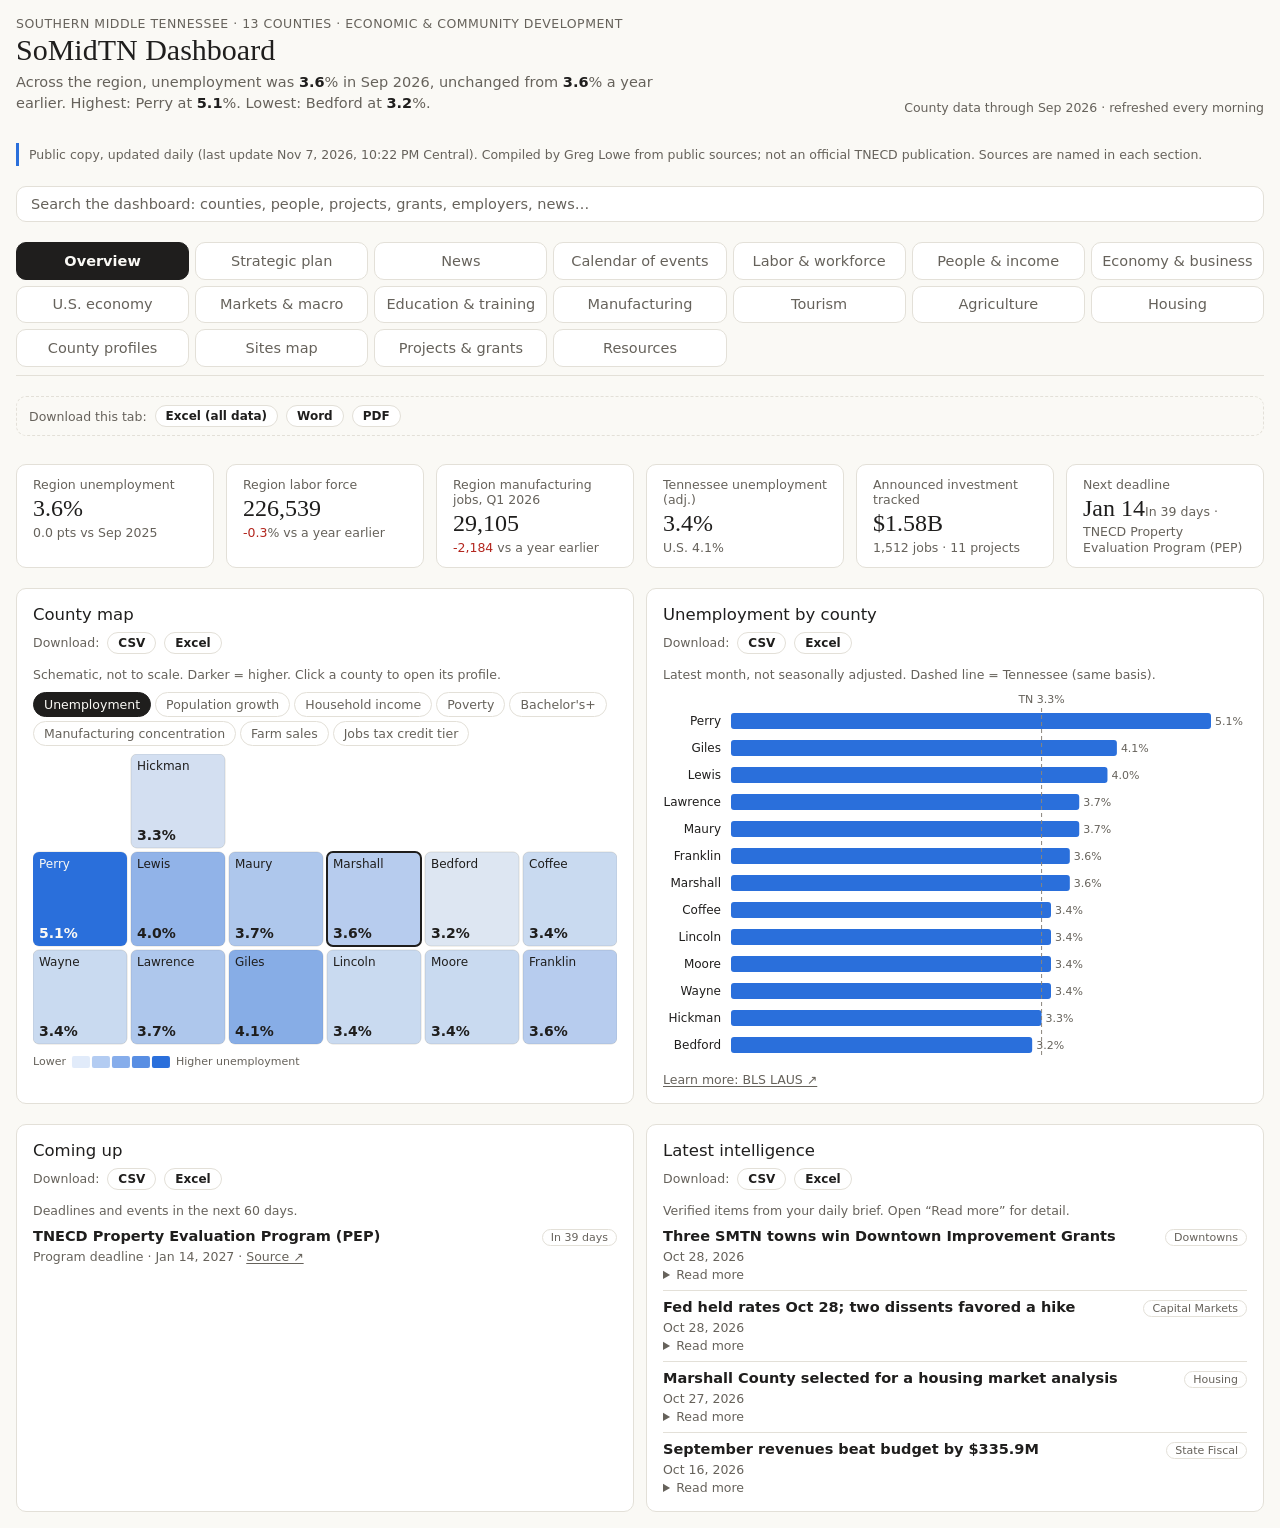
==== commit 8a68d901: "Daily data update 2026-11-07 22:23 Central Co-Authored-By: Claude Opus 5.5 <noreply@anthropic.com> C" ====
--- a/index.html
+++ b/index.html
@@ -26,7 +26,7 @@
   <div class="sm-searchbar" role="search">
     <label class="sm-vh" for="sm-q">Search the dashboard</label>
     <input id="sm-q" class="sm-sitesearch" type="search" placeholder="Search the dashboard: counties, people, projects, grants, employers, news…" autocomplete="off" spellcheck="false">
-    <div id="sm-results" class="sm-results is-off" data-draw="sm_search" data-source="counties projects programs events intel warn stories radar_feed resources edu_colleges notebooks actions sp_employers awards"></div>
+    <div id="sm-results" class="sm-results is-off" data-draw="sm_search" data-source="counties projects programs events intel warn stories radar_feed resources edu_colleges notebooks actions sp_employers awards calendar"></div>
   </div>
   <div class="sm-toast is-off" id="sm-toast" role="status" aria-live="polite" data-draw="sm_toast"></div>
 
@@ -34,6 +34,7 @@
     <button class="sm-tab" role="tab" type="button" data-tab="overview" aria-selected="true">Overview</button>
     <button class="sm-tab" role="tab" type="button" data-tab="strategy" aria-selected="false">Strategic plan</button>
     <button class="sm-tab" role="tab" type="button" data-tab="news" aria-selected="false">News</button>
+    <button class="sm-tab" role="tab" type="button" data-tab="calendar" aria-selected="false">Calendar of events</button>
     <button class="sm-tab" role="tab" type="button" data-tab="workforce" aria-selected="false">Labor &amp; workforce</button>
     <button class="sm-tab" role="tab" type="button" data-tab="people" aria-selected="false">People &amp; income</button>
     <button class="sm-tab" role="tab" type="button" data-tab="economy" aria-selected="false">Economy &amp; business</button>
@@ -247,6 +248,65 @@
   </section>
 
   <!-- ================= LABOR & WORKFORCE ================= -->
+  <!-- ================= CALENDAR OF EVENTS ================= -->
+  <section class="sm-page" id="calendar" role="tabpanel" hidden>
+    <div class="sm-dlbar sm-tabdl" data-report="tab">
+      <span>Download this tab:</span>
+      <button class="sm-btn sm-btn-sm" type="button" data-fmt="xlsx">Excel (all data)</button>
+      <button class="sm-btn sm-btn-sm" type="button" data-fmt="docx">Word</button>
+      <button class="sm-btn sm-btn-sm" type="button" data-fmt="pdf">PDF</button>
+    </div>
+    <div class="sm-kpis">
+      <div class="sm-kpi">
+        <span class="sm-kpi-label">Events listed</span>
+        <span class="sm-kpi-value"><b data-draw="cal_kpi" data-source="cal_rows" data-k="n">—</b></span>
+        <span class="sm-kpi-sub" data-draw="cal_kpi" data-source="cal_rows" data-k="period">—</span>
+      </div>
+      <div class="sm-kpi">
+        <span class="sm-kpi-label">Counties with listed events</span>
+        <span class="sm-kpi-value"><b data-draw="cal_kpi" data-source="cal_rows" data-k="counties">—</b> of 13</span>
+        <span class="sm-kpi-sub" data-draw="cal_kpi" data-source="cal_rows" data-k="missing">—</span>
+      </div>
+      <div class="sm-kpi">
+        <span class="sm-kpi-label">Next up</span>
+        <span class="sm-kpi-value sm-kpi-text" data-draw="cal_kpi" data-source="cal_rows" data-k="next">—</span>
+        <span class="sm-kpi-sub" data-draw="cal_kpi" data-source="cal_rows" data-k="next_when">—</span>
+      </div>
+    </div>
+    <div class="sm-card" id="card-calendar">
+      <h3>What&rsquo;s happening</h3>
+      <div class="sm-tbtns" data-dl="card"><span>Download:</span> <button class="sm-btn sm-btn-sm" type="button" data-fmt="csv">CSV</button> <button class="sm-btn sm-btn-sm" type="button" data-fmt="xlsx">Excel</button> <button class="sm-btn sm-btn-sm" type="button" data-fmt="ics">Add to my calendar (.ics)</button></div>
+      <p class="sm-note">Events in the 13 counties from chamber, visitors bureau, economic development, local news and government calendars, plus the statewide economic development dates from the Projects tab. Every event links to the page that lists it; check that page before you go, because times and places change. Weekly business promotions, virtual-only sessions and office closures are left out. Spring Hill is split between Maury and Williamson counties; its events are listed under Maury, so check the venue. &ldquo;Add to my calendar&rdquo; saves the events shown below as one file that Outlook, iPhone and Google Calendar can open.</p>
+      <div class="sm-calbar">
+        <div class="sm-seg" id="cal-month" role="group" aria-label="Choose the month">
+          <button type="button" data-month="0" aria-pressed="true">This month</button>
+          <button type="button" data-month="1" aria-pressed="false">Next month</button>
+          <button type="button" data-month="all" aria-pressed="false">All upcoming</button>
+        </div>
+        <label class="sm-calsel">County
+          <select id="cal-county"><option value="">All 13 counties</option><option value="Bedford">Bedford</option><option value="Coffee">Coffee</option><option value="Franklin">Franklin</option><option value="Giles">Giles</option><option value="Hickman">Hickman</option><option value="Lawrence">Lawrence</option><option value="Lewis">Lewis</option><option value="Lincoln">Lincoln</option><option value="Marshall">Marshall</option><option value="Maury">Maury</option><option value="Moore">Moore</option><option value="Perry">Perry</option><option value="Wayne">Wayne</option></select>
+        </label>
+      </div>
+      <div class="sm-seg" id="cal-cat" role="group" aria-label="Filter by kind of event">
+          <button type="button" data-cat="All" aria-pressed="true">All kinds</button>
+          <button type="button" data-cat="Holidays &amp; parades" aria-pressed="false">Holidays &amp; parades</button>
+          <button type="button" data-cat="Community" aria-pressed="false">Community</button>
+          <button type="button" data-cat="Chamber &amp; business" aria-pressed="false">Chamber &amp; business</button>
+          <button type="button" data-cat="Arts &amp; entertainment" aria-pressed="false">Arts &amp; entertainment</button>
+          <button type="button" data-cat="Public meetings" aria-pressed="false">Public meetings</button>
+          <button type="button" data-cat="Economic development" aria-pressed="false">Economic development</button>
+      </div>
+      <div class="sm-calmonth" data-draw="cal_grid" data-source="cal_rows"></div>
+      <div class="sm-agenda" data-draw="cal_list" data-source="cal_rows"></div>
+    </div>
+    <div class="sm-card" id="card-cal-sources">
+      <h3>Sources checked</h3>
+      <div class="sm-tbtns" data-dl="card"><span>Download:</span> <button class="sm-btn sm-btn-sm" type="button" data-fmt="csv">CSV</button> <button class="sm-btn sm-btn-sm" type="button" data-fmt="xlsx">Excel</button></div>
+      <p class="sm-note">Where the calendar comes from, county by county, and what could not be read. Facebook and Instagram need a login, and many small towns post events only there, so some counties have few or no listings. A Claude scheduled task re-checks these sources every Monday and Thursday morning and adds new events it can verify.</p>
+      <div data-draw="cal_sources" data-source="calendar_sources"></div>
+    </div>
+  </section>
+
   <section class="sm-page" id="workforce" role="tabpanel" hidden>
     <div class="sm-dlbar sm-tabdl" data-report="tab">
       <span>Download this tab:</span>
--- a/style.css
+++ b/style.css
@@ -196,3 +196,28 @@
 .is-off { display: none !important; }
 .sm-tabdl { margin: 0 0 var(--cds-gap-sm); padding: 8px 12px; border: 1px dashed var(--color-border-line); border-radius: var(--cds-radius); }
 .sm-tbtns[data-dl="card"] { margin: 0 0 var(--cds-gap-xs, 4px); }
+
+/* calendar of events */
+.sm-calbar { display: flex; flex-wrap: wrap; gap: var(--cds-gap-sm) var(--cds-gap-md); align-items: center; justify-content: space-between; }
+.sm-calsel { display: flex; align-items: center; gap: 6px; font-size: var(--cds-font-size-caption); color: var(--color-fg-muted); }
+.sm-calsel select { font: inherit; font-size: var(--cds-font-size-caption); color: var(--color-fg); background: var(--color-panel); border: 1px solid var(--color-border-line); border-radius: 999px; padding: 4px 10px; }
+.sm-calmonth { display: flex; flex-direction: column; gap: 6px; }
+.sm-calmonth-title { font-family: var(--font-anthropic-serif); font-size: var(--cds-font-size-body); color: var(--color-fg); }
+.sm-calgrid { display: grid; grid-template-columns: repeat(7, minmax(0, 1fr)); gap: 4px; max-width: 34rem; }
+.sm-calhd { font-size: 11px; color: var(--color-fg-muted); text-align: center; }
+.sm-calcell { font: inherit; position: relative; min-height: 2.6rem; border: 1px solid var(--color-border-line); border-radius: 6px; background: transparent; color: var(--color-fg); padding: 3px 5px; display: flex; flex-direction: column; align-items: flex-start; justify-content: space-between; cursor: pointer; }
+.sm-calcell:disabled { cursor: default; color: var(--color-fg-muted); }
+.sm-calcell.sm-calblank { border: 0; }
+.sm-calcell.is-past { opacity: .55; }
+.sm-calcell.is-today { border-color: var(--color-fg); border-width: 2px; }
+.sm-calcell[aria-pressed="true"] { background: var(--color-fg); color: var(--color-bg); border-color: var(--color-fg); }
+.sm-calcell:focus-visible { outline: 2px solid var(--color-fg); outline-offset: 2px; }
+.sm-calnum { font-size: 11px; }
+.sm-calcount { align-self: flex-end; font-size: 11px; font-weight: 600; min-width: 1.3em; text-align: center; border-radius: 999px; padding: 0 4px; background: var(--color-fg); color: var(--color-bg); }
+.sm-calcell[aria-pressed="true"] .sm-calcount { background: var(--color-bg); color: var(--color-fg); }
+.sm-agenda { display: flex; flex-direction: column; gap: var(--cds-gap-md); }
+.sm-calday { display: flex; flex-direction: column; gap: 4px; }
+.sm-calday-h { margin: 0; font-size: var(--cds-font-size-body); font-weight: 600; color: var(--color-fg); }
+.sm-calpills { display: inline-flex; gap: 4px; flex-wrap: wrap; }
+.sm-kpi-text { white-space: normal; font-size: var(--cds-font-size-body); line-height: 1.3; }
+@media (max-width: 640px) { .sm-calcell { min-height: 2.2rem; padding: 2px 3px; } .sm-calgrid { gap: 3px; } }
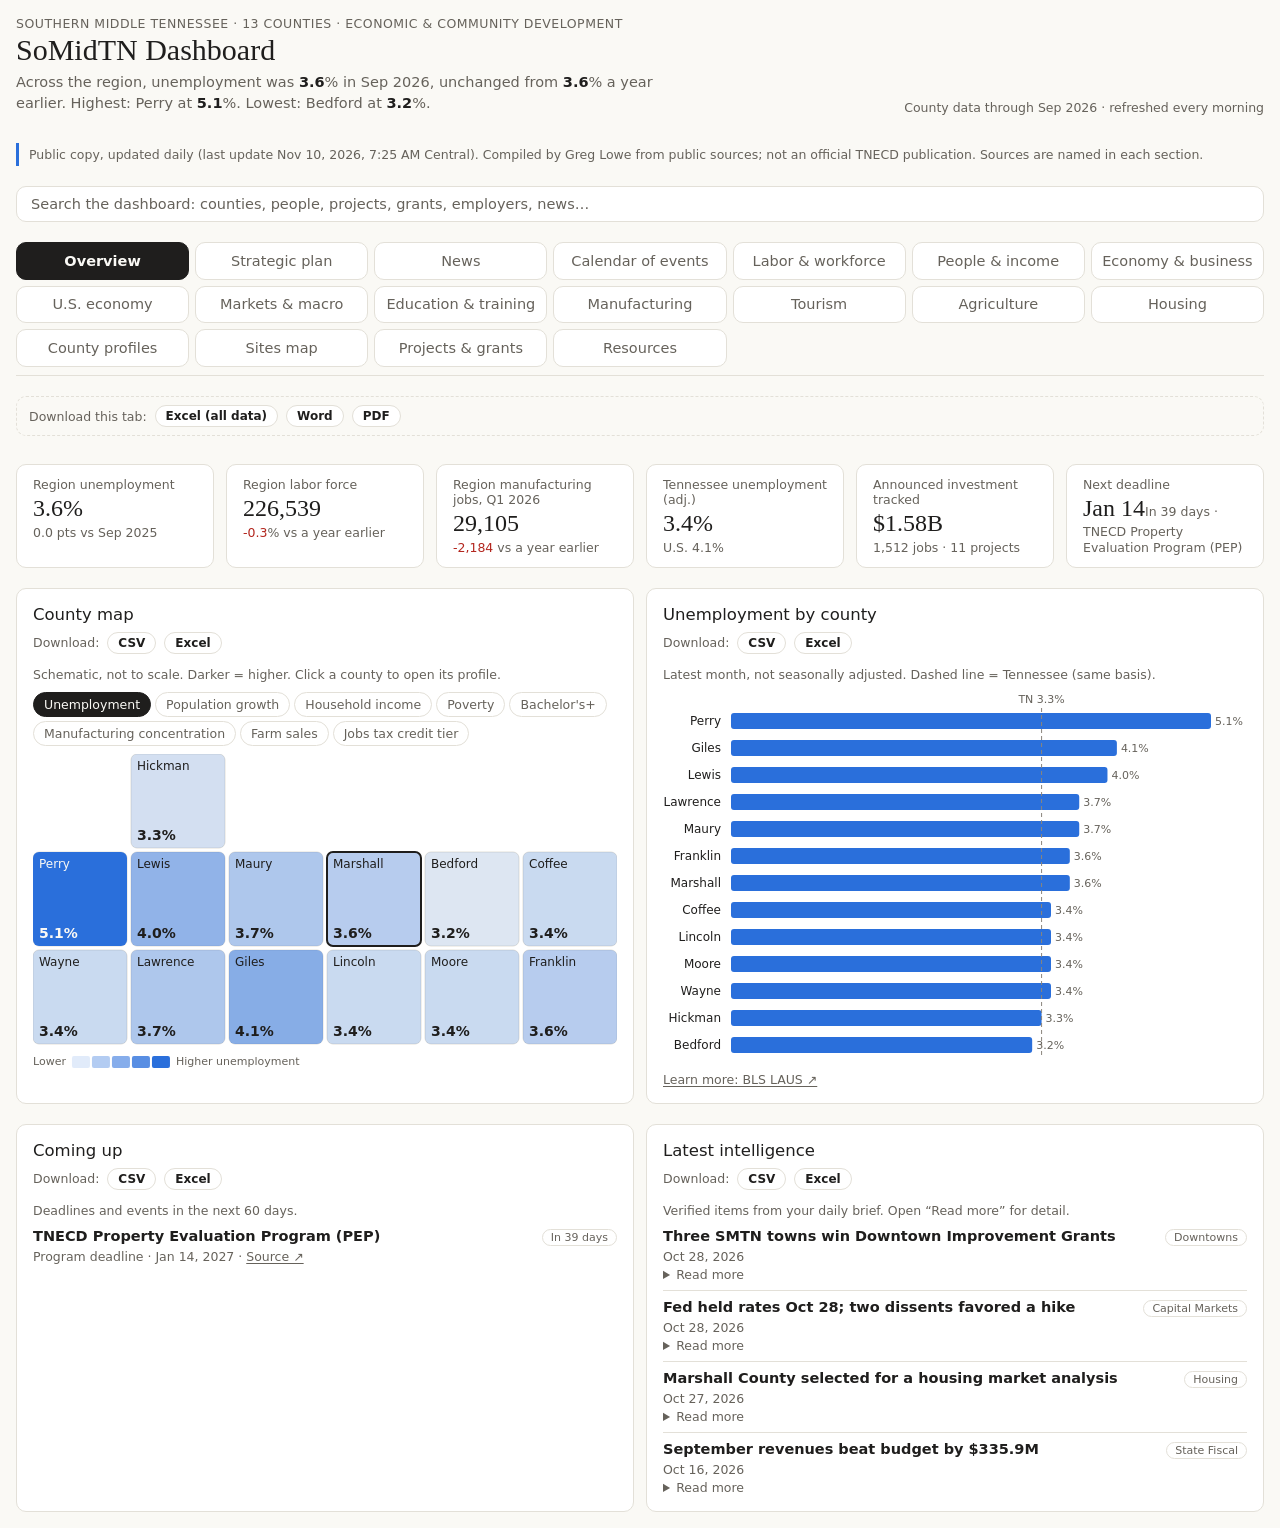
==== commit 50833de5: "Daily data update 2026-11-10 07:25 Central Co-Authored-By: Claude Opus 5.5 <noreply@anthropic.com> C" ====
--- a/index.html
+++ b/index.html
@@ -587,6 +587,29 @@
       </div>
     </div>
     <div class="sm-more"><a href="https://www.bea.gov/data/by-place-county-metro-local" target="_blank" rel="noopener">Learn more: BEA county data ↗</a><a href="https://www.bls.gov/cew/" target="_blank" rel="noopener">BLS QCEW ↗</a></div>
+    <h2 class="sm-h2">Small business &amp; entrepreneurship</h2>
+    <p class="sm-note">How many people are starting businesses, how many work for themselves, and how many local employers there are, per 1,000 residents, with Tennessee and the U.S. for comparison. Sources: U.S. Census Bureau Business Formation Statistics (business applications), Nonemployer Statistics (solo businesses), County Business Patterns (employer locations and their size) and Business Dynamics Statistics (new employer locations), with Census Vintage 2025 population estimates. Each measure uses its newest published year, so the years differ. For 20-year trends and comparisons with rural counties nationally, see <a href="https://www.drdellgines.com/rural-entrepreneurship.html" target="_blank" rel="noopener">Dr. Dell Gines&rsquo; Rural Economic Data &#8599;</a>.</p>
+    <div class="sm-grid">
+      <div class="sm-card" id="card-sb-apps">
+        <h3>Startup activity: business applications</h3>
+      <div class="sm-tbtns" data-dl="card"><span>Download:</span> <button class="sm-btn sm-btn-sm" type="button" data-fmt="csv">CSV</button> <button class="sm-btn sm-btn-sm" type="button" data-fmt="xlsx">Excel</button></div>
+        <p class="sm-note">Applications for a new business tax ID per 1,000 residents, <span data-draw="sb_year" data-source="smallbiz" data-field="apps_year" data-row="0">—</span>, with the change in applications since 2019 in parentheses. Dashed line: Tennessee. Not every application becomes a business with employees, and Census adds a small amount of statistical noise to county counts to protect confidentiality.</p>
+        <div class="sm-chart" data-draw="sb_apps" data-source="smallbiz"></div>
+      </div>
+      <div class="sm-card" id="card-sb-openings">
+        <h3>New employer locations opened</h3>
+      <div class="sm-tbtns" data-dl="card"><span>Download:</span> <button class="sm-btn sm-btn-sm" type="button" data-fmt="csv">CSV</button> <button class="sm-btn sm-btn-sm" type="button" data-fmt="xlsx">Excel</button></div>
+        <p class="sm-note">New business locations with employees opened per 1,000 residents each year, <span data-draw="sb_oyears" data-source="smallbiz" data-field="openings_years" data-row="0">—</span> average. Dashed line: Tennessee.</p>
+        <div class="sm-chart" data-draw="sb_openings" data-source="smallbiz"></div>
+      </div>
+    </div>
+    <div class="sm-card" id="card-sb-table">
+      <h3>Small business at a glance</h3>
+      <div class="sm-tbtns" data-dl="card"><span>Download:</span> <button class="sm-btn sm-btn-sm" type="button" data-fmt="csv">CSV</button> <button class="sm-btn sm-btn-sm" type="button" data-fmt="xlsx">Excel</button></div>
+      <p class="sm-note">&ldquo;Solo&rdquo; businesses have no employees: self-employed people and side businesses that file business taxes. &ldquo;Employers&rdquo; are business locations with employees; &ldquo;Under 20 workers&rdquo; is the share of them with fewer than 20. &ldquo;All&rdquo; adds the two. &ldquo;Openings&rdquo; are new employer locations. Per 1,000 residents unless noted. A dash means Census did not publish the number.</p>
+      <div class="sm-tablebox" data-draw="sb_table" data-source="smallbiz"></div>
+    </div>
+
   </section>
 
   <!-- ================= U.S. ECONOMY (EconVitals) ================= -->
--- a/style.css
+++ b/style.css
@@ -221,3 +221,7 @@
 .sm-calpills { display: inline-flex; gap: 4px; flex-wrap: wrap; }
 .sm-kpi-text { white-space: normal; font-size: var(--cds-font-size-body); line-height: 1.3; }
 @media (max-width: 640px) { .sm-calcell { min-height: 2.2rem; padding: 2px 3px; } .sm-calgrid { gap: 3px; } }
+
+/* small business table: Tennessee and U.S. reference rows */
+.sm-table tr.sm-row-ref td { font-weight: 600; background: var(--color-bg); }
+#card-sb-table .sm-table th { white-space: normal; vertical-align: bottom; min-width: 4.5em; }
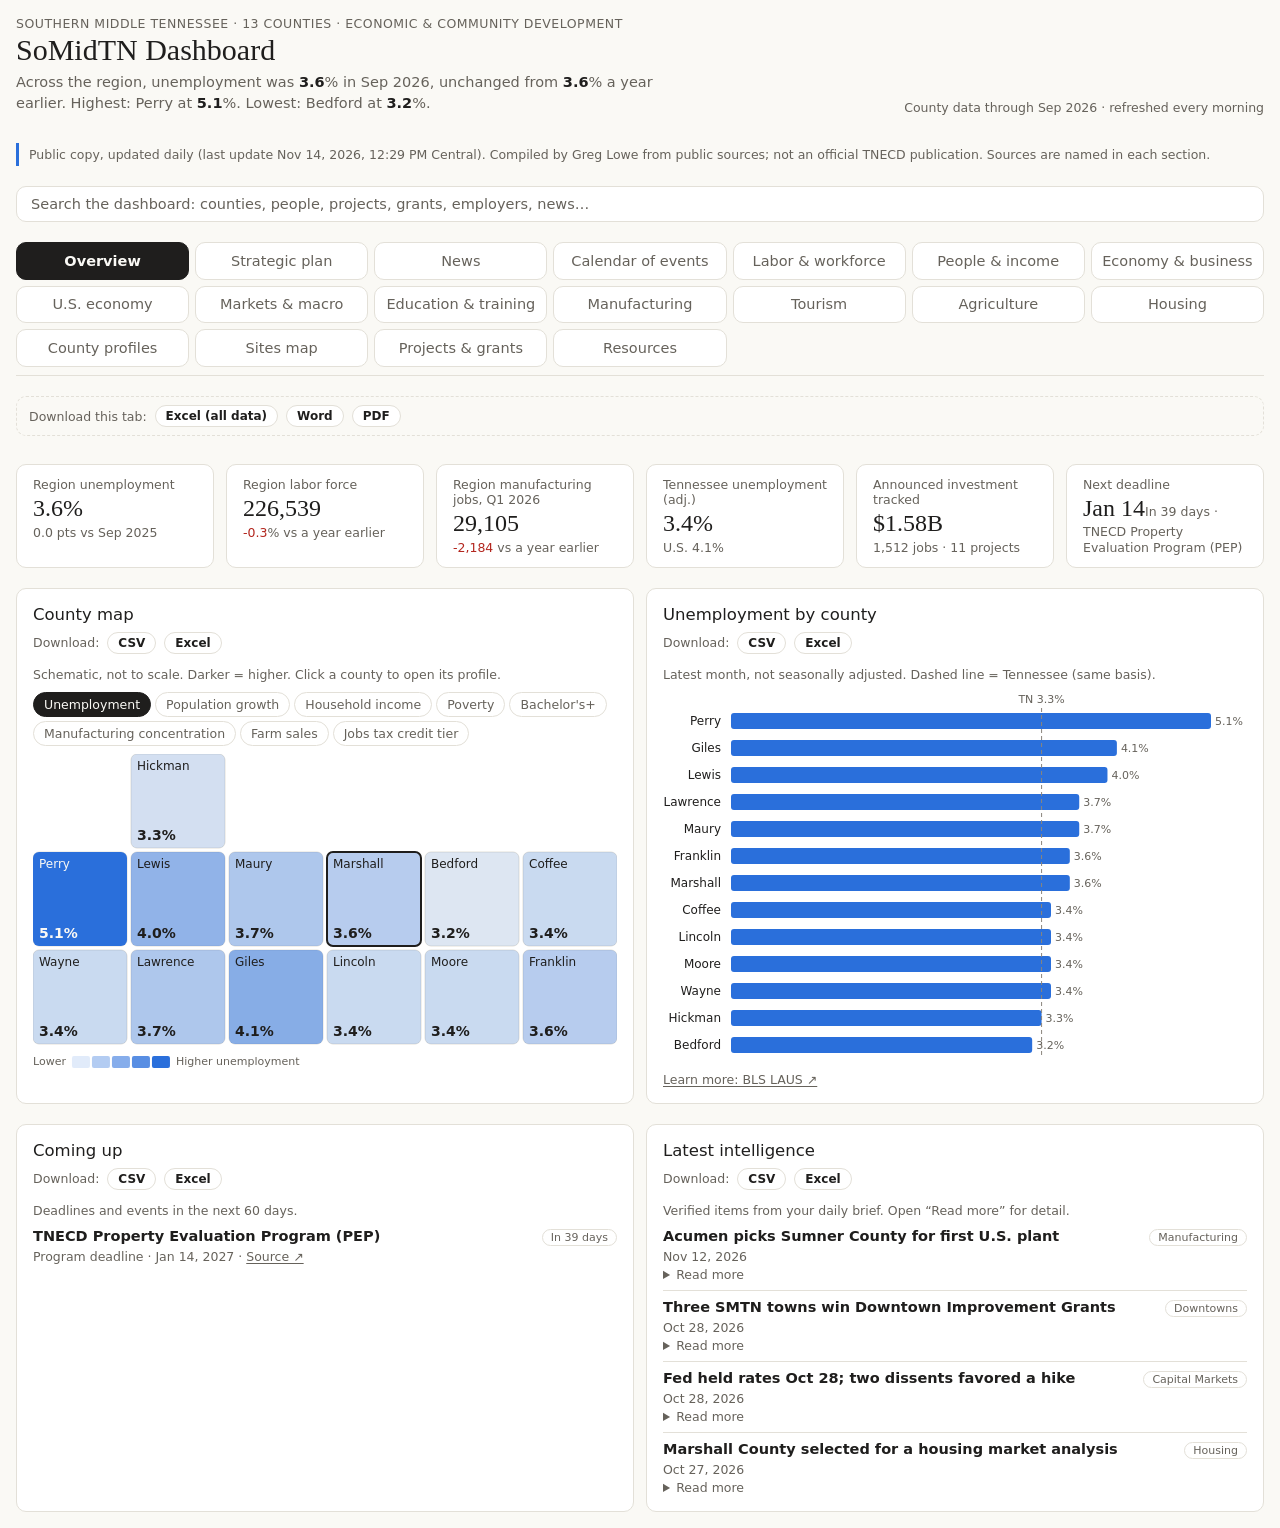
==== commit b2c5c163: "Daily data update 2026-11-14 12:30 Central Co-Authored-By: Claude Opus 5.5 <noreply@anthropic.com> C" ====
--- a/index.html
+++ b/index.html
@@ -26,7 +26,7 @@
   <div class="sm-searchbar" role="search">
     <label class="sm-vh" for="sm-q">Search the dashboard</label>
     <input id="sm-q" class="sm-sitesearch" type="search" placeholder="Search the dashboard: counties, people, projects, grants, employers, news…" autocomplete="off" spellcheck="false">
-    <div id="sm-results" class="sm-results is-off" data-draw="sm_search" data-source="counties projects programs events intel warn stories radar_feed resources edu_colleges notebooks actions sp_employers awards calendar"></div>
+    <div id="sm-results" class="sm-results is-off" data-draw="sm_search" data-source="counties projects programs events intel warn stories radar_feed resources edu_colleges notebooks actions sp_employers awards calendar scorecard"></div>
   </div>
   <div class="sm-toast is-off" id="sm-toast" role="status" aria-live="polite" data-draw="sm_toast"></div>
 
@@ -813,6 +813,21 @@
         <ul class="sm-list" data-draw="col_top" data-source="edu_colleges"></ul>
         <div class="sm-more"><a href="https://nces.ed.gov/collegenavigator/" target="_blank" rel="noopener">Learn more: College Navigator ↗</a></div>
       </div>
+    </div>
+    <h2 class="sm-h2" id="college-outcomes">College outcomes: cost, completion and pay</h2>
+    <p class="sm-note" data-draw="sc_note" data-source="scorecard">—</p>
+    <div class="sm-card" id="card-sc-schools">
+      <h3>Each school at a glance</h3>
+      <div class="sm-tbtns" data-dl="card"><span>Download:</span> <button class="sm-btn sm-btn-sm" type="button" data-fmt="csv">CSV</button> <button class="sm-btn sm-btn-sm" type="button" data-fmt="xlsx">Excel</button></div>
+      <p class="sm-note" data-draw="sc_schools_note" data-source="scorecard">—</p>
+      <div class="sm-tablebox" data-draw="sc_schools" data-source="scorecard"></div>
+    </div>
+    <div class="sm-card" id="card-sc-programs">
+      <h3>What graduates earn, by program</h3>
+      <div class="sm-tbtns" data-dl="card"><span>Download:</span> <button class="sm-btn sm-btn-sm" type="button" data-fmt="csv">CSV</button> <button class="sm-btn sm-btn-sm" type="button" data-fmt="xlsx">Excel</button></div>
+      <p class="sm-note" data-draw="sc_prog_note" data-source="scorecard">—</p>
+      <div data-draw="sc_programs" data-source="scorecard"></div>
+      <div class="sm-more"><a href="https://collegescorecard.ed.gov/" target="_blank" rel="noopener">Learn more: College Scorecard ↗</a></div>
     </div>
     <h2 class="sm-h2" id="hs-grad">High school graduation, class of <span data-draw="hs_year" data-source="grad_summary" data-field="year" data-row="0">—</span></h2>
     <p class="sm-note">TN Department of Education district graduation rates (2025-26 file, suppressed version). 16 school districts in the 13 counties, including the Tullahoma, Manchester and Fayetteville city systems. TDOE publishes two versions of the rate; the federal version is the same or lower in every district here. Region and Tennessee figures are calculated by adding district counts.</p>
--- a/style.css
+++ b/style.css
@@ -225,3 +225,8 @@
 /* small business table: Tennessee and U.S. reference rows */
 .sm-table tr.sm-row-ref td { font-weight: 600; background: var(--color-bg); }
 #card-sb-table .sm-table th { white-space: normal; vertical-align: bottom; min-width: 4.5em; }
+
+#card-sc-schools .sm-table th, #card-sc-programs .sm-table th { white-space: normal; vertical-align: bottom; min-width: 4.5em; }
+#card-sc-programs .sm-table td.sm-wrap { min-width: 14rem; }
+#card-sc-programs .sm-calbar { margin-bottom: 8px; }
+#card-sc-schools .sm-table th:nth-child(-n+4), #card-sc-schools .sm-table td:nth-child(-n+4), #card-sc-programs .sm-table th:nth-child(-n+3), #card-sc-programs .sm-table td:nth-child(-n+3) { text-align: left; }
